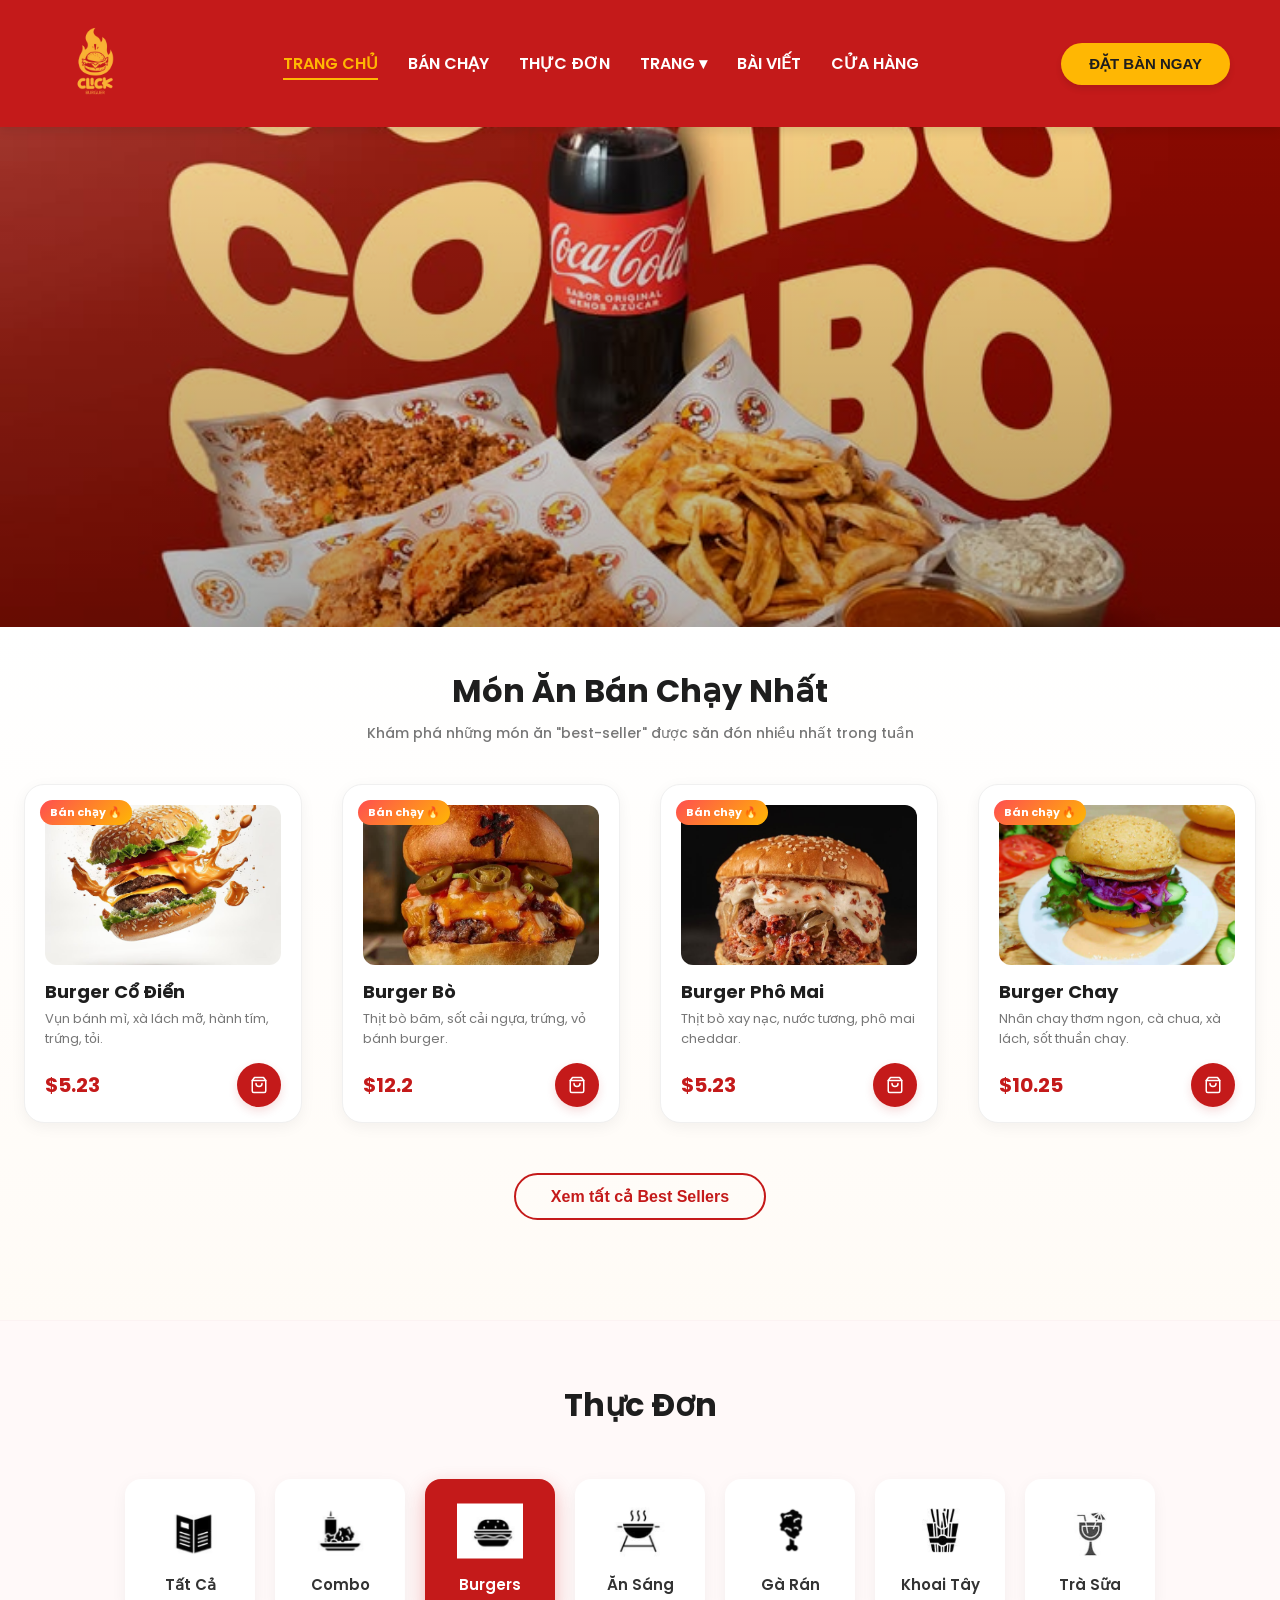
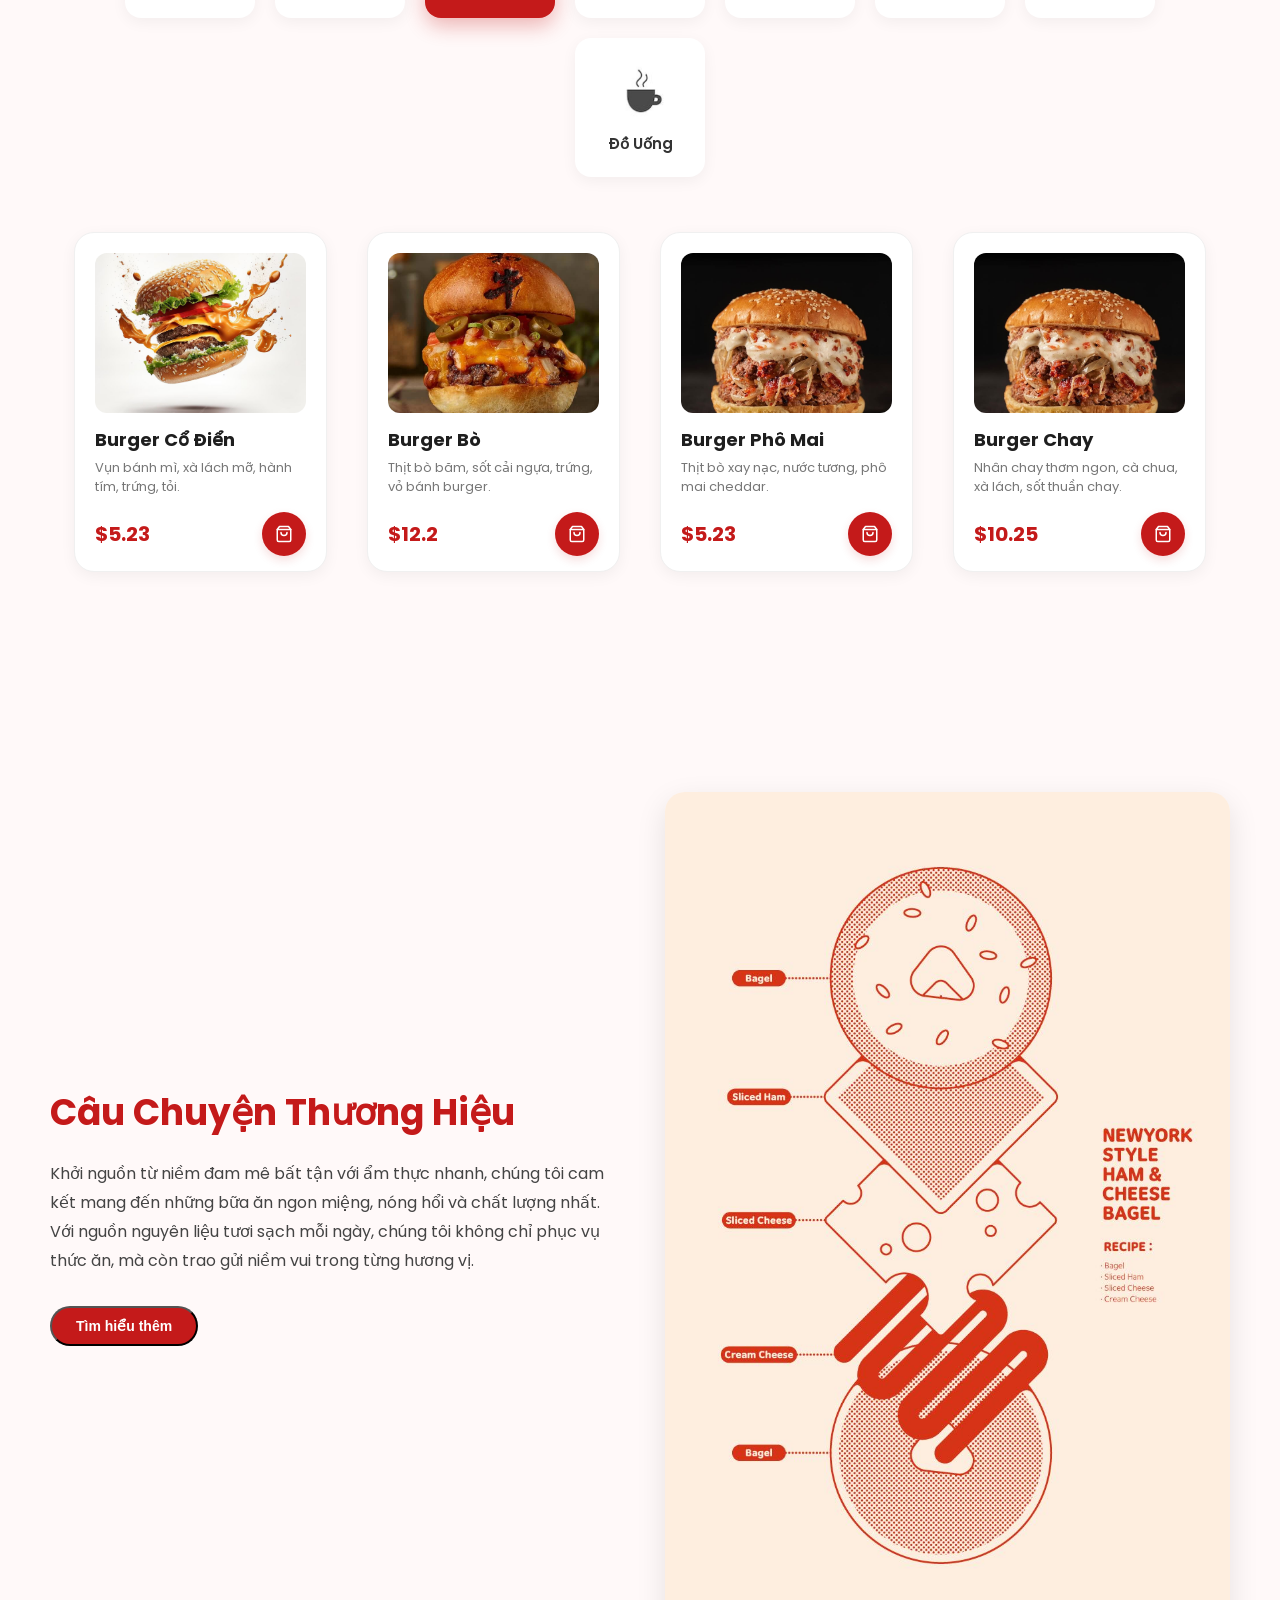
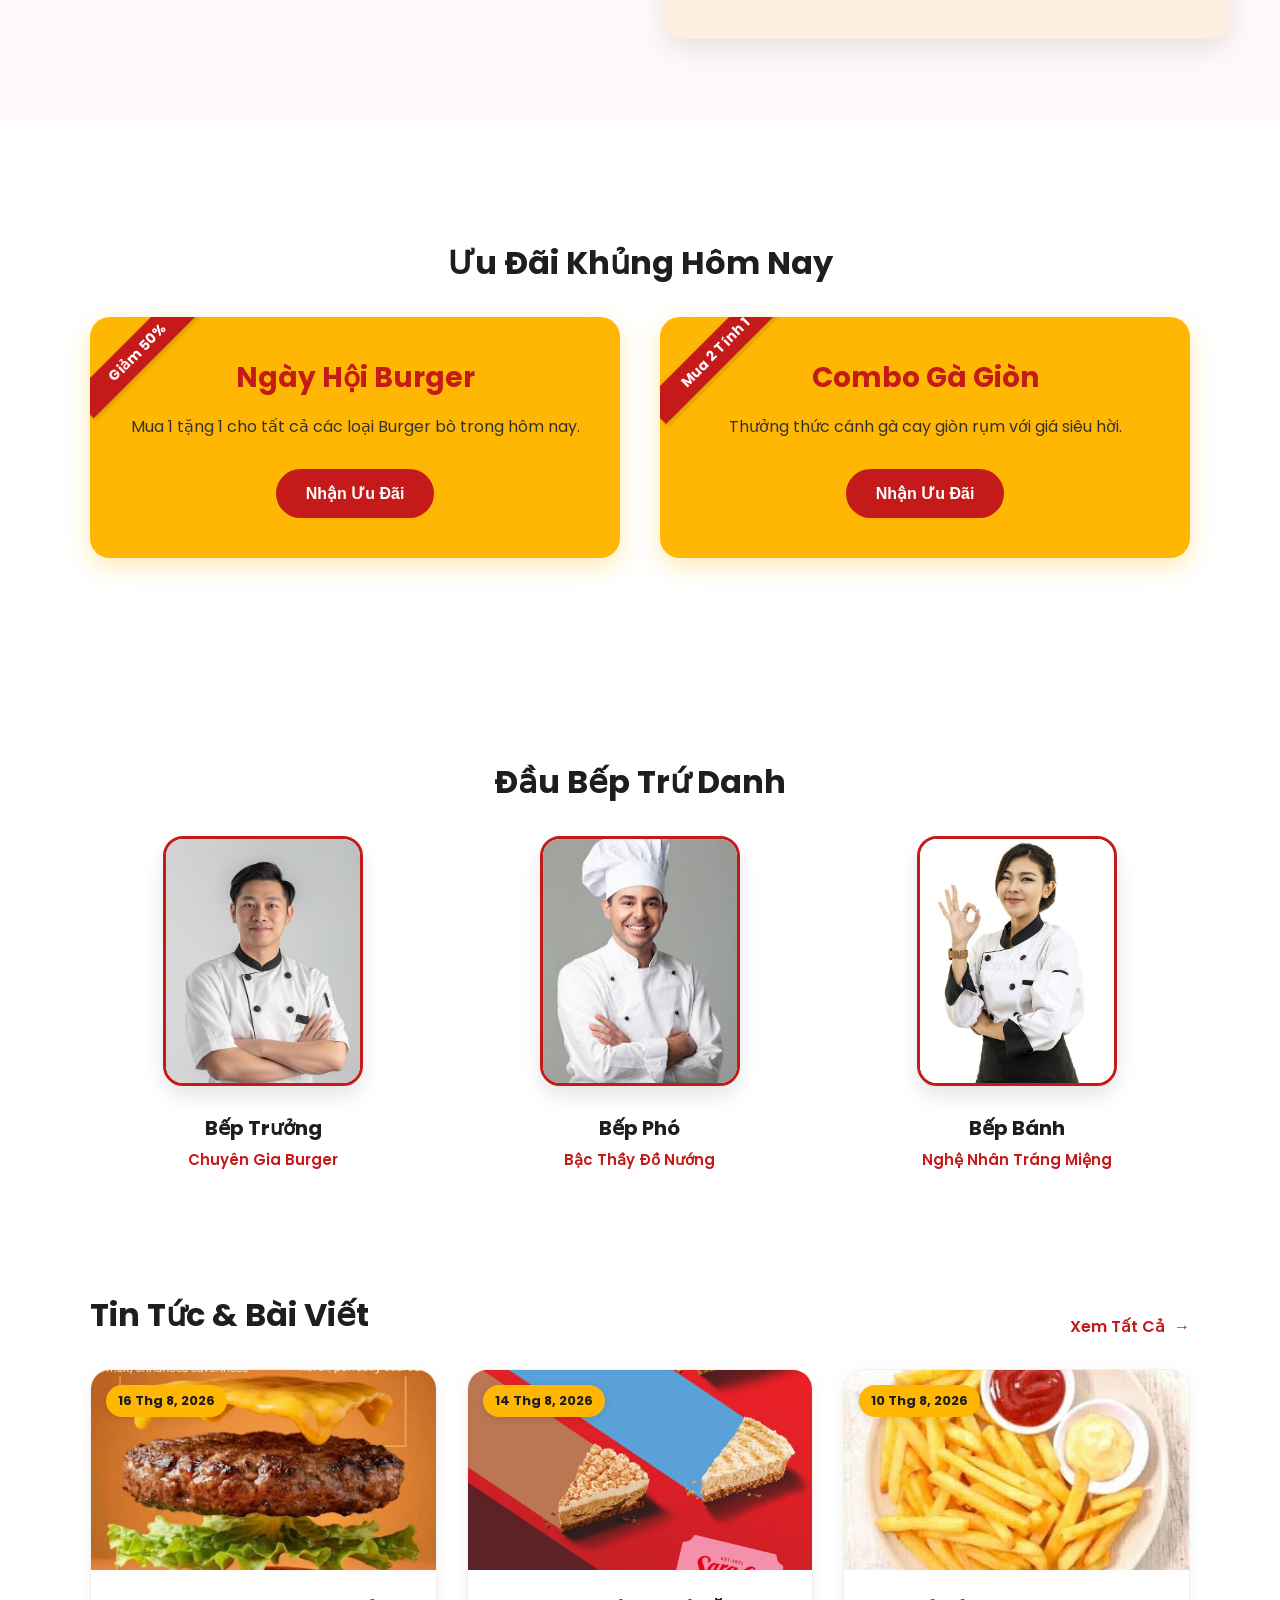
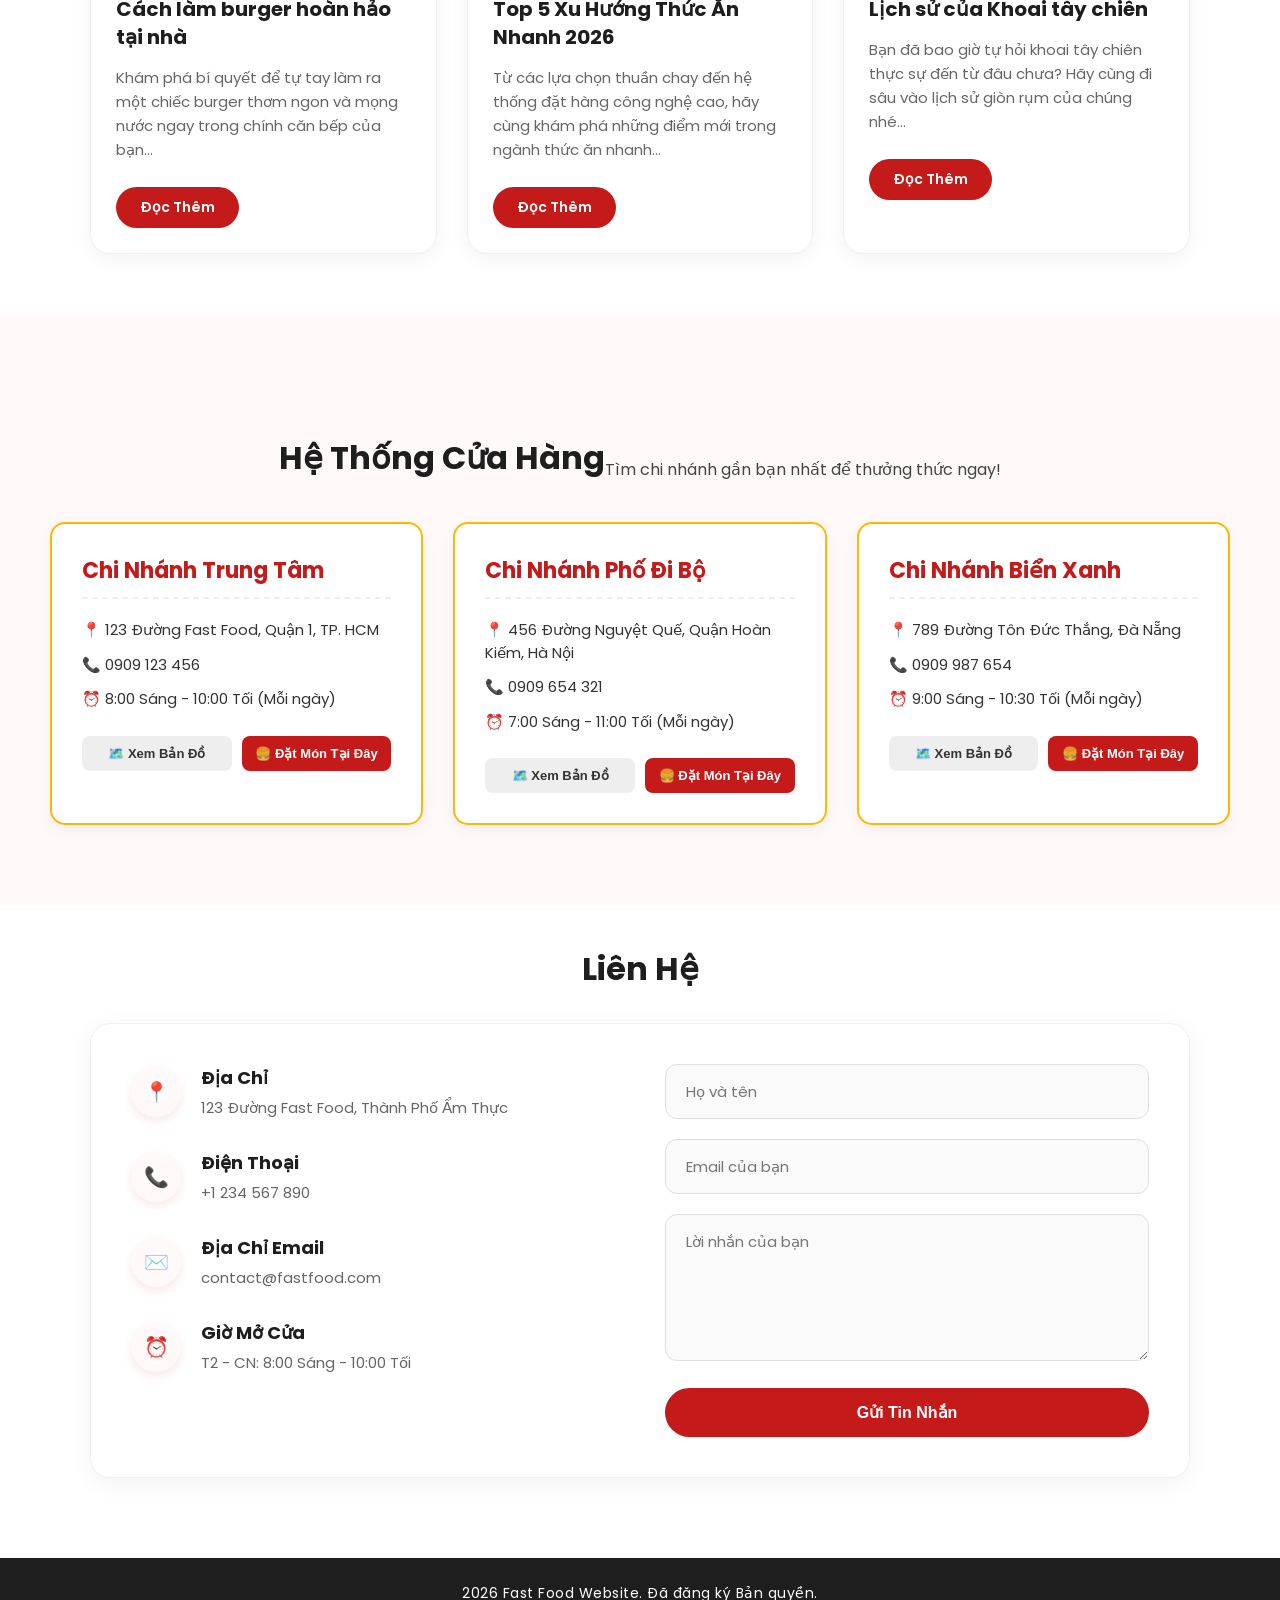
==== index.html @ 0a9c734e "Đưa file ra thư mục gốc" ====
<!DOCTYPE html>
<html lang="vi">

<head>
    <meta charset="UTF-8">
    <meta name="viewport" content="width=device-width, initial-scale=1.0">
    <title>fast food 24h</title>
    <link rel="stylesheet" href="style.css">
    <link href="https://fonts.googleapis.com/css2?family=Poppins:wght@500;600;700&display=swap" rel="stylesheet">
</head>

<body>

    <header class="navbar">
        <div class="logo">
            <img src="./img/logo.png" alt="fast food">
        </div>

        <nav class="nav-menu">
            <ul>
                <li><a href="#home" class="active">TRANG CHỦ</a></li>
                <!-- [UPDATE: 2026-08-16] - Thêm mục BÁN CHẠY vào Navbar -->
                <li><a href="#bestsellers">BÁN CHẠY</a></li>
                <li><a href="#menu">THỰC ĐƠN</a></li>
                <!-- [UPDATE: 2026-08-16] - Cập nhật mục TRANG thành Dropdown Menu -->
                <li class="dropdown">
                    <a href="#pages">TRANG ▾</a>
                    <ul class="dropdown-menu">
                        <li><a href="#about">Về Chúng Tôi</a></li>
                        <li><a href="#promotions">Ưu Đãi Hot</a></li>
                        <li><a href="#chefs">Đội Ngũ Đầu Bếp</a></li>
                    </ul>
                </li>
                <li><a href="#blog">BÀI VIẾT</a></li>
                <li><a href="#shop">CỬA HÀNG</a></li>
            </ul>
        </nav>

        <div class="nav-action">
            <button class="btn-book">ĐẶT BÀN NGAY</button>
        </div>
    </header>

    <!-- PHẦN BANNER VUÔNG TO -->
    <div class="square-banner">
        <img src="./img/banner uupdate.jpg" alt="Banner Khoai Tây Chiên">
    </div>

    <!-- [UPDATE: 2026-08-16] - Phần Món Ăn Bán Chạy (Bestsellers) tách rời hoàn toàn -->
    <!-- [UPDATE: 18.08.2026] - Thêm phụ đề cho phần Món Ăn Bán Chạy và thiết lập layout flex cho header để căn chỉnh phụ đề -->
    <section id="bestsellers" class="menu-section" style="padding-top: 40px;">
        <div class="section-header"
            style="justify-content: center; margin-top: 0; margin-bottom: 40px; flex-direction: column; align-items: center;">
            <h2 style="text-align: center;">Món Ăn Bán Chạy Nhất</h2>
            <p class="section-subtitle">Khám phá những món ăn "best-seller" được săn đón nhiều nhất trong tuần</p>
        </div>
        <div class="menu-group active" style="display: grid;">
            <!-- [UPDATE: 2026-08-16] - Cập nhật Món Ăn Bán Chạy theo yêu cầu (ưu tiên nhóm Burgers) -->
            <!-- Burger 1 -->
            <div class="card">
                <img src="./img/hamberger.jpg" alt="Burger Cổ Điển" class="burger-img">
                <span class="price">$5.23</span>
                <div class="card-content">
                    <h3>Burger Cổ Điển</h3>
                    <p>Vụn bánh mì, xà lách mỡ, hành tím, trứng, tỏi.</p>
                </div>
                <button class="cart-btn"><svg width="18" height="18" viewBox="0 0 24 24" fill="none"
                        stroke="currentColor" stroke-width="2" stroke-linecap="round" stroke-linejoin="round">
                        <path d="M6 2L3 6v14a2 2 0 0 0 2 2h14a2 2 0 0 0 2-2V6l-3-4z"></path>
                        <line x1="3" y1="6" x2="21" y2="6"></line>
                        <path d="M16 10a4 4 0 0 1-8 0"></path>
                    </svg></button>
            </div>
            <!-- Burger 2 -->
            <div class="card">
                <img src="./img/hamberger bò.jpg" alt="Burger Bò" class="burger-img">
                <span class="price">$12.2</span>
                <div class="card-content">
                    <h3>Burger Bò</h3>
                    <p>Thịt bò băm, sốt cải ngựa, trứng, vỏ bánh burger.</p>
                </div>
                <button class="cart-btn"><svg width="18" height="18" viewBox="0 0 24 24" fill="none"
                        stroke="currentColor" stroke-width="2" stroke-linecap="round" stroke-linejoin="round">
                        <path d="M6 2L3 6v14a2 2 0 0 0 2 2h14a2 2 0 0 0 2-2V6l-3-4z"></path>
                        <line x1="3" y1="6" x2="21" y2="6"></line>
                        <path d="M16 10a4 4 0 0 1-8 0"></path>
                    </svg></button>
            </div>
            <!-- Burger 3 -->
            <div class="card">
                <img src="./img/hamberger phô mai.jpg" alt="Burger Phô Mai" class="burger-img">
                <span class="price">$5.23</span>
                <div class="card-content">
                    <h3>Burger Phô Mai</h3>
                    <p>Thịt bò xay nạc, nước tương, phô mai cheddar.</p>
                </div>
                <button class="cart-btn"><svg width="18" height="18" viewBox="0 0 24 24" fill="none"
                        stroke="currentColor" stroke-width="2" stroke-linecap="round" stroke-linejoin="round">
                        <path d="M6 2L3 6v14a2 2 0 0 0 2 2h14a2 2 0 0 0 2-2V6l-3-4z"></path>
                        <line x1="3" y1="6" x2="21" y2="6"></line>
                        <path d="M16 10a4 4 0 0 1-8 0"></path>
                    </svg></button>
            </div>
            <!-- Burger 4 -->
            <div class="card">
                <img src="./img/hamburger chay.jpg" alt="Burger Chay" class="burger-img">
                <span class="price">$10.25</span>
                <div class="card-content">
                    <h3>Burger Chay</h3>
                    <p>Nhân chay thơm ngon, cà chua, xà lách, sốt thuần chay.</p>
                </div>
                <button class="cart-btn"><svg width="18" height="18" viewBox="0 0 24 24" fill="none"
                        stroke="currentColor" stroke-width="2" stroke-linecap="round" stroke-linejoin="round">
                        <path d="M6 2L3 6v14a2 2 0 0 0 2 2h14a2 2 0 0 0 2-2V6l-3-4z"></path>
                        <line x1="3" y1="6" x2="21" y2="6"></line>
                        <path d="M16 10a4 4 0 0 1-8 0"></path>
                    </svg></button>
            </div>
        </div>
        <div class="action-container" style="padding-bottom: 20px;">
            <button class="see-menu-btn">Xem tất cả Best Sellers</button>
        </div>
    </section>

    <!-- [UPDATE: 2026-08-16] - Phần Thực Đơn (Menu chính) -->
    <section id="menu" class="menu-section" style="background-color: #fff9f9; padding-top: 60px;">
        <div class="section-header" style="justify-content: center; margin-top: 0;">
            <h2 style="text-align: center;">Thực Đơn</h2>
        </div>
        <div class="food-container" style="padding-top: 20px; padding-bottom: 20px;">
            <div class="category-row">
                <!-- [UPDATE: 2026-08-16] - Thêm thuộc tính data-target để làm hệ thống Tab -->
                <!-- Mục Xem Tất Cả -->
                <div class="category-card" data-target="all">
                    <img src="./img/tatca.png" alt="Xem Tất Cả" class="category-img">
                    <span class="label">Tất Cả</span>
                </div>

                <!-- Mục Combo -->
                <div class="category-card" data-target="combo">
                    <img src="./img/combo.png" alt="Combo" class="category-img">
                    <span class="label">Combo</span>
                </div>

                <!-- Mục Burgers (Đang chọn) -->
                <div class="category-card active" data-target="burgers">
                    <img src="./img/hamber.png" alt="Burgers" class="category-img">
                    <span class="label">Burgers</span>
                </div>

                <!-- Mục Breakfast -->
                <div class="category-card" data-target="breakfast">
                    <img src="./img/ansang.png" alt="Ăn Sáng" class="category-img">
                    <span class="label">Ăn Sáng</span>
                </div>

                <!-- Mục Chicken -->
                <div class="category-card" data-target="chicken">
                    <img src="./img/garan.png" alt="Gà Rán" class="category-img">
                    <span class="label">Gà Rán</span>
                </div>

                <!-- Mục Fries -->
                <div class="category-card" data-target="fries">
                    <img src="./img/khoaitay.png" alt="Khoai Tây" class="category-img">
                    <span class="label">Khoai Tây</span>
                </div>

                <!-- Mục Shakes -->
                <div class="category-card" data-target="shakes">
                    <img src="./img/trasua.png" alt="Trà Sữa" class="category-img">
                    <span class="label">Trà Sữa</span>
                </div>

                <!-- Mục Drinks -->
                <div class="category-card" data-target="drinks">
                    <img src="./img/douong.png" alt="Đồ Uống" class="category-img">
                    <span class="label">Đồ Uống</span>
                </div>
            </div>

        </div>
        <!-- [UPDATE: 2026-08-16] - Container cuộn menu -->
        <div class="menu-scroll-container">
            <!-- [UPDATE: 2026-08-16] - Nhóm món ăn: Combo -->
            <div class="menu-group" id="combo" style="display: none;">
                <!-- Combo 1 -->
                <div class="card">
                    <img src="./img/combo gia dinh.jpg" alt="Combo Gia Đình" class="burger-img">
                    <span class="price">$25.00</span>
                    <div class="card-content">
                        <h3>Combo Gia Đình</h3>
                        <p>2 Burger bò, 1 Gà rán lớn, 2 Khoai tây, 4 Nước ngọt.</p>
                    </div>
                    <button class="cart-btn"><svg width="18" height="18" viewBox="0 0 24 24" fill="none"
                            stroke="currentColor" stroke-width="2" stroke-linecap="round" stroke-linejoin="round">
                            <path d="M6 2L3 6v14a2 2 0 0 0 2 2h14a2 2 0 0 0 2-2V6l-3-4z"></path>
                            <line x1="3" y1="6" x2="21" y2="6"></line>
                            <path d="M16 10a4 4 0 0 1-8 0"></path>
                        </svg></button>
                </div>
                <!-- Combo 2 -->
                <div class="card">
                    <img src="./img/combo capdoi.jpg" alt="Combo Cặp Đôi" class="burger-img">
                    <span class="price">$15.50</span>
                    <div class="card-content">
                        <h3>Combo Cặp Đôi</h3>
                        <p>1 Burger, 1 Gà rán nhỏ, 1 Khoai tây phô mai, 2 Nước ép.</p>
                    </div>
                    <button class="cart-btn"><svg width="18" height="18" viewBox="0 0 24 24" fill="none"
                            stroke="currentColor" stroke-width="2" stroke-linecap="round" stroke-linejoin="round">
                            <path d="M6 2L3 6v14a2 2 0 0 0 2 2h14a2 2 0 0 0 2-2V6l-3-4z"></path>
                            <line x1="3" y1="6" x2="21" y2="6"></line>
                            <path d="M16 10a4 4 0 0 1-8 0"></path>
                        </svg></button>
                </div>
                <!-- Combo 3 -->
                <div class="card">
                    <img src="./img/combo buasang.jpg" alt="Combo Sáng Năng Lượng"
                        class="burger-img">
                    <span class="price">$10.00</span>
                    <div class="card-content">
                        <h3>Combo Ăn Sáng</h3>
                        <p>1 Trứng ốp la bánh mì, 1 Cafe đá xay, 1 Bánh sừng bò.</p>
                    </div>
                    <button class="cart-btn"><svg width="18" height="18" viewBox="0 0 24 24" fill="none"
                            stroke="currentColor" stroke-width="2" stroke-linecap="round" stroke-linejoin="round">
                            <path d="M6 2L3 6v14a2 2 0 0 0 2 2h14a2 2 0 0 0 2-2V6l-3-4z"></path>
                            <line x1="3" y1="6" x2="21" y2="6"></line>
                            <path d="M16 10a4 4 0 0 1-8 0"></path>
                        </svg></button>
                </div>
            </div>

            <!-- [UPDATE: 2026-08-16] - Nhóm món ăn: Burgers -->
            <div class="menu-group active" id="burgers">
                <!-- Burger 1 -->
                <div class="card">
                    <img src="./img/hamberger.jpg" alt="Burger Cổ Điển"
                        class="burger-img">
                    <span class="price">$5.23</span>
                    <div class="card-content">
                        <h3>Burger Cổ Điển</h3>
                        <p>Vụn bánh mì, xà lách mỡ, hành tím, trứng, tỏi.</p>
                    </div>
                    <button class="cart-btn"><svg width="18" height="18" viewBox="0 0 24 24" fill="none"
                            stroke="currentColor" stroke-width="2" stroke-linecap="round" stroke-linejoin="round">
                            <path d="M6 2L3 6v14a2 2 0 0 0 2 2h14a2 2 0 0 0 2-2V6l-3-4z"></path>
                            <line x1="3" y1="6" x2="21" y2="6"></line>
                            <path d="M16 10a4 4 0 0 1-8 0"></path>
                        </svg></button>
                </div>
                <!-- Burger 2 -->
                <div class="card">
                    <img src="./img/hamberger bò.jpg" alt="Burger Bò" class="burger-img">
                    <span class="price">$12.2</span>
                    <div class="card-content">
                        <h3>Burger Bò</h3>
                        <p>Thịt bò băm, sốt cải ngựa, trứng, vỏ bánh burger.</p>
                    </div>
                    <button class="cart-btn"><svg width="18" height="18" viewBox="0 0 24 24" fill="none"
                            stroke="currentColor" stroke-width="2" stroke-linecap="round" stroke-linejoin="round">
                            <path d="M6 2L3 6v14a2 2 0 0 0 2 2h14a2 2 0 0 0 2-2V6l-3-4z"></path>
                            <line x1="3" y1="6" x2="21" y2="6"></line>
                            <path d="M16 10a4 4 0 0 1-8 0"></path>
                        </svg></button>
                </div>
                <!-- Burger 3 -->
                <div class="card">
                    <img src="./img/hamberger phô mai.jpg" alt="Burger Phô Mai"
                        class="burger-img">
                    <span class="price">$5.23</span>
                    <div class="card-content">
                        <h3>Burger Phô Mai</h3>
                        <p>Thịt bò xay nạc, nước tương, phô mai cheddar.</p>
                    </div>
                    <button class="cart-btn"><svg width="18" height="18" viewBox="0 0 24 24" fill="none"
                            stroke="currentColor" stroke-width="2" stroke-linecap="round" stroke-linejoin="round">
                            <path d="M6 2L3 6v14a2 2 0 0 0 2 2h14a2 2 0 0 0 2-2V6l-3-4z"></path>
                            <line x1="3" y1="6" x2="21" y2="6"></line>
                            <path d="M16 10a4 4 0 0 1-8 0"></path>
                        </svg></button>
                </div>
                <!-- Burger 4 -->
                <div class="card">
                    <img src="./img/hamberger phô mai.jpg" alt="Burger Chay" class="burger-img">
                    <span class="price">$10.25</span>
                    <div class="card-content">
                        <h3>Burger Chay</h3>
                        <p>Nhân chay thơm ngon, cà chua, xà lách, sốt thuần chay.</p>
                    </div>
                    <button class="cart-btn"><svg width="18" height="18" viewBox="0 0 24 24" fill="none"
                            stroke="currentColor" stroke-width="2" stroke-linecap="round" stroke-linejoin="round">
                            <path d="M6 2L3 6v14a2 2 0 0 0 2 2h14a2 2 0 0 0 2-2V6l-3-4z"></path>
                            <line x1="3" y1="6" x2="21" y2="6"></line>
                            <path d="M16 10a4 4 0 0 1-8 0"></path>
                        </svg></button>
                </div>
            </div>

            <!-- [UPDATE: 2026-08-16] - Nhóm món ăn: Ăn Sáng -->
            <div class="menu-group" id="breakfast" style="display: none;">
                <!-- Ăn Sáng 1 -->
                <div class="card">
                    <img src="./img/banh mi trung.jpg" alt="Trứng Ốp La"
                        class="burger-img">
                    <span class="price">$4.50</span>
                    <div class="card-content">
                        <h3>Trứng Ốp La Bánh Mì</h3>
                        <p>Trứng ốp la lòng đào, bánh mì nướng giòn rụm.</p>
                    </div>
                    <button class="cart-btn"><svg width="18" height="18" viewBox="0 0 24 24" fill="none"
                            stroke="currentColor" stroke-width="2" stroke-linecap="round" stroke-linejoin="round">
                            <path d="M6 2L3 6v14a2 2 0 0 0 2 2h14a2 2 0 0 0 2-2V6l-3-4z"></path>
                            <line x1="3" y1="6" x2="21" y2="6"></line>
                            <path d="M16 10a4 4 0 0 1-8 0"></path>
                        </svg></button>
                </div>
                <!-- Ăn Sáng 2 -->
                <div class="card">
                    <img src="./img/banh mi xuc xich.png" alt="Bánh Cuộn" class="burger-img">
                    <span class="price">$5.00</span>
                    <div class="card-content">
                        <h3>Bánh Cuộn Xúc Xích</h3>
                        <p>Xúc xích xông khói cuộn bánh mềm, phô mai tan chảy.</p>
                    </div>
                    <button class="cart-btn"><svg width="18" height="18" viewBox="0 0 24 24" fill="none"
                            stroke="currentColor" stroke-width="2" stroke-linecap="round" stroke-linejoin="round">
                            <path d="M6 2L3 6v14a2 2 0 0 0 2 2h14a2 2 0 0 0 2-2V6l-3-4z"></path>
                            <line x1="3" y1="6" x2="21" y2="6"></line>
                            <path d="M16 10a4 4 0 0 1-8 0"></path>
                        </svg></button>
                </div>
                <!-- Ăn Sáng 3 -->
                <div class="card">
                    <img src="./img/pancake.jpg" alt="Pancake" class="burger-img">
                    <span class="price">$6.20</span>
                    <div class="card-content">
                        <h3>Pancake Mật Ong</h3>
                        <p>Bánh pancake mềm xốp phủ mật ong và bơ lạt.</p>
                    </div>
                    <button class="cart-btn"><svg width="18" height="18" viewBox="0 0 24 24" fill="none"
                            stroke="currentColor" stroke-width="2" stroke-linecap="round" stroke-linejoin="round">
                            <path d="M6 2L3 6v14a2 2 0 0 0 2 2h14a2 2 0 0 0 2-2V6l-3-4z"></path>
                            <line x1="3" y1="6" x2="21" y2="6"></line>
                            <path d="M16 10a4 4 0 0 1-8 0"></path>
                        </svg></button>
                </div>
                <!-- Ăn Sáng 4 -->
                <div class="card">
                    <img src="./img/banh sung bo.jpg" alt="Croissant" class="burger-img">
                    <span class="price">$3.80</span>
                    <div class="card-content">
                        <h3>Bánh Sừng Bò</h3>
                        <p>Bánh sừng bò ngàn lớp bơ Pháp, thơm lừng.</p>
                    </div>
                    <button class="cart-btn"><svg width="18" height="18" viewBox="0 0 24 24" fill="none"
                            stroke="currentColor" stroke-width="2" stroke-linecap="round" stroke-linejoin="round">
                            <path d="M6 2L3 6v14a2 2 0 0 0 2 2h14a2 2 0 0 0 2-2V6l-3-4z"></path>
                            <line x1="3" y1="6" x2="21" y2="6"></line>
                            <path d="M16 10a4 4 0 0 1-8 0"></path>
                        </svg></button>
                </div>
            </div>

            <!-- [UPDATE: 2026-08-16] - Nhóm món ăn: Gà Rán -->
            <div class="menu-group" id="chicken" style="display: none;">
                <!-- Gà Rán 1 -->
                <div class="card">
                    <img src="./img/canh ga cay.jpg" alt="Cánh Gà" class="burger-img">
                    <span class="price">$8.50</span>
                    <div class="card-content">
                        <h3>Cánh Gà Cay (6m)</h3>
                        <p>Cánh gà giòn rụm phủ sốt cay ngọt đặc trưng.</p>
                    </div>
                    <button class="cart-btn"><svg width="18" height="18" viewBox="0 0 24 24" fill="none"
                            stroke="currentColor" stroke-width="2" stroke-linecap="round" stroke-linejoin="round">
                            <path d="M6 2L3 6v14a2 2 0 0 0 2 2h14a2 2 0 0 0 2-2V6l-3-4z"></path>
                            <line x1="3" y1="6" x2="21" y2="6"></line>
                            <path d="M16 10a4 4 0 0 1-8 0"></path>
                        </svg></button>
                </div>
                <!-- Gà Rán 2 -->
                <div class="card">
                    <img src="./img/dui ga da gion.jpg" alt="Đùi Gà" class="burger-img">
                    <span class="price">$9.00</span>
                    <div class="card-content">
                        <h3>Đùi Gà Giòn Da</h3>
                        <p>Đùi gà tươi tẩm bột chiên xù ròn tan.</p>
                    </div>
                    <button class="cart-btn"><svg width="18" height="18" viewBox="0 0 24 24" fill="none"
                            stroke="currentColor" stroke-width="2" stroke-linecap="round" stroke-linejoin="round">
                            <path d="M6 2L3 6v14a2 2 0 0 0 2 2h14a2 2 0 0 0 2-2V6l-3-4z"></path>
                            <line x1="3" y1="6" x2="21" y2="6"></line>
                            <path d="M16 10a4 4 0 0 1-8 0"></path>
                        </svg></button>
                </div>
                <!-- Gà Rán 3 -->
                <div class="card">
                    <img src="./img/ga pop.jpg" alt="Gà Lắc" class="burger-img">
                    <span class="price">$5.50</span>
                    <div class="card-content">
                        <h3>Gà Popcorn</h3>
                        <p>Những viên gà nhỏ xíu giòn tan lắc phô mai.</p>
                    </div>
                    <button class="cart-btn"><svg width="18" height="18" viewBox="0 0 24 24" fill="none"
                            stroke="currentColor" stroke-width="2" stroke-linecap="round" stroke-linejoin="round">
                            <path d="M6 2L3 6v14a2 2 0 0 0 2 2h14a2 2 0 0 0 2-2V6l-3-4z"></path>
                            <line x1="3" y1="6" x2="21" y2="6"></line>
                            <path d="M16 10a4 4 0 0 1-8 0"></path>
                        </svg></button>
                </div>
                <!-- Gà Rán 4 -->
                <div class="card">
                    <img src="./img/ga mat ong.jpg" alt="Gà Tỏi" class="burger-img">
                    <span class="price">$10.00</span>
                    <div class="card-content">
                        <h3>Gà Sốt Tỏi Mật Ong</h3>
                        <p>Gà chiên áo lớp sốt tỏi mật ong đậm đà.</p>
                    </div>
                    <button class="cart-btn"><svg width="18" height="18" viewBox="0 0 24 24" fill="none"
                            stroke="currentColor" stroke-width="2" stroke-linecap="round" stroke-linejoin="round">
                            <path d="M6 2L3 6v14a2 2 0 0 0 2 2h14a2 2 0 0 0 2-2V6l-3-4z"></path>
                            <line x1="3" y1="6" x2="21" y2="6"></line>
                            <path d="M16 10a4 4 0 0 1-8 0"></path>
                        </svg></button>
                </div>
            </div>

            <!-- [UPDATE: 2026-08-16] - Nhóm món ăn: Khoai Tây -->
            <div class="menu-group" id="fries" style="display: none;">
                <!-- Khoai Tây 1 -->
                <div class="card">
                    <img src="./img/khoai tay.png" alt="Khoai Tây Chiên"
                        class="burger-img">
                    <span class="price">$3.50</span>
                    <div class="card-content">
                        <h3>Khoai Tây Cổ Điển</h3>
                        <p>Khoai tây chiên muối, giòn bên ngoài, mềm bên trong.</p>
                    </div>
                    <button class="cart-btn"><svg width="18" height="18" viewBox="0 0 24 24" fill="none"
                            stroke="currentColor" stroke-width="2" stroke-linecap="round" stroke-linejoin="round">
                            <path d="M6 2L3 6v14a2 2 0 0 0 2 2h14a2 2 0 0 0 2-2V6l-3-4z"></path>
                            <line x1="3" y1="6" x2="21" y2="6"></line>
                            <path d="M16 10a4 4 0 0 1-8 0"></path>
                        </svg></button>
                </div>
                <!-- Khoai Tây 2 -->
                <div class="card">
                    <img src="./img/khoai tay pho mai.jpg" alt="Khoai Phô Mai" class="burger-img">
                    <span class="price">$4.80</span>
                    <div class="card-content">
                        <h3>Khoai Tây Phô Mai</h3>
                        <p>Khoai chiên đút lò phủ ngập phô mai mozzarella.</p>
                    </div>
                    <button class="cart-btn"><svg width="18" height="18" viewBox="0 0 24 24" fill="none"
                            stroke="currentColor" stroke-width="2" stroke-linecap="round" stroke-linejoin="round">
                            <path d="M6 2L3 6v14a2 2 0 0 0 2 2h14a2 2 0 0 0 2-2V6l-3-4z"></path>
                            <line x1="3" y1="6" x2="21" y2="6"></line>
                            <path d="M16 10a4 4 0 0 1-8 0"></path>
                        </svg></button>
                </div>
                <!-- Khoai Tây 3 -->
                <div class="card">
                    <img src="./img/khoai tay loc.jpg" alt="Khoai Lốc Xoáy" class="burger-img">
                    <span class="price">$4.00</span>
                    <div class="card-content">
                        <h3>Khoai Lốc Xoáy</h3>
                        <p>Khoai tây xiên que lốc xoáy rắc bột phô mai.</p>
                    </div>
                    <button class="cart-btn"><svg width="18" height="18" viewBox="0 0 24 24" fill="none"
                            stroke="currentColor" stroke-width="2" stroke-linecap="round" stroke-linejoin="round">
                            <path d="M6 2L3 6v14a2 2 0 0 0 2 2h14a2 2 0 0 0 2-2V6l-3-4z"></path>
                            <line x1="3" y1="6" x2="21" y2="6"></line>
                            <path d="M16 10a4 4 0 0 1-8 0"></path>
                        </svg></button>
                </div>
                <!-- Khoai Tây 4 -->
                <div class="card">
                    <img src="./img/khoai tay truffle.jpg" alt="Khoai Truffle" class="burger-img">
                    <span class="price">$6.50</span>
                    <div class="card-content">
                        <h3>Khoai Rán Truffle</h3>
                        <p>Khoai tây cao cấp xóc với dầu nấm truffle thơm lừng.</p>
                    </div>
                    <button class="cart-btn"><svg width="18" height="18" viewBox="0 0 24 24" fill="none"
                            stroke="currentColor" stroke-width="2" stroke-linecap="round" stroke-linejoin="round">
                            <path d="M6 2L3 6v14a2 2 0 0 0 2 2h14a2 2 0 0 0 2-2V6l-3-4z"></path>
                            <line x1="3" y1="6" x2="21" y2="6"></line>
                            <path d="M16 10a4 4 0 0 1-8 0"></path>
                        </svg></button>
                </div>
            </div>

            <!-- [UPDATE: 2026-08-16] - Nhóm món ăn: Trà Sữa -->
            <div class="menu-group" id="shakes" style="display: none;">
                <!-- Trà Sữa 1 -->
                <div class="card">
                    <img src="./img/trà sữa chân châu.png" alt="Trà Sữa Trân Châu"
                        class="burger-img">
                    <span class="price">$5.00</span>
                    <div class="card-content">
                        <h3>TS Trân Châu Đen</h3>
                        <p>Trà sữa Đài Loan vị truyền thống với trân châu dai.</p>
                    </div>
                    <button class="cart-btn"><svg width="18" height="18" viewBox="0 0 24 24" fill="none"
                            stroke="currentColor" stroke-width="2" stroke-linecap="round" stroke-linejoin="round">
                            <path d="M6 2L3 6v14a2 2 0 0 0 2 2h14a2 2 0 0 0 2-2V6l-3-4z"></path>
                            <line x1="3" y1="6" x2="21" y2="6"></line>
                            <path d="M16 10a4 4 0 0 1-8 0"></path>
                        </svg></button>
                </div>
                <!-- Trà Sữa 2 -->
                <div class="card">
                    <img src="./img/matcha da xoay.png" alt="Matcha" class="burger-img">
                    <span class="price">$6.00</span>
                    <div class="card-content">
                        <h3>Matcha Đá Xay</h3>
                        <p>Trà xanh Nhật Bản đá xay phủ kem tươi béo ngậy.</p>
                    </div>
                    <button class="cart-btn"><svg width="18" height="18" viewBox="0 0 24 24" fill="none"
                            stroke="currentColor" stroke-width="2" stroke-linecap="round" stroke-linejoin="round">
                            <path d="M6 2L3 6v14a2 2 0 0 0 2 2h14a2 2 0 0 0 2-2V6l-3-4z"></path>
                            <line x1="3" y1="6" x2="21" y2="6"></line>
                            <path d="M16 10a4 4 0 0 1-8 0"></path>
                        </svg></button>
                </div>
                <!-- Trà Sữa 3 -->
                <div class="card">
                    <img src="./img/hong tra.png" alt="Hồng Trà" class="burger-img">
                    <span class="price">$4.50</span>
                    <div class="card-content">
                        <h3>Hồng Trà Macchiato</h3>
                        <p>Hồng trà thanh mát phủ lớp kem cheese mặn.</p>
                    </div>
                    <button class="cart-btn"><svg width="18" height="18" viewBox="0 0 24 24" fill="none"
                            stroke="currentColor" stroke-width="2" stroke-linecap="round" stroke-linejoin="round">
                            <path d="M6 2L3 6v14a2 2 0 0 0 2 2h14a2 2 0 0 0 2-2V6l-3-4z"></path>
                            <line x1="3" y1="6" x2="21" y2="6"></line>
                            <path d="M16 10a4 4 0 0 1-8 0"></path>
                        </svg></button>
                </div>
                <!-- Trà Sữa 4 -->
                <div class="card">
                    <img src="./img/sua tuoi kem trung.png" alt="Sữa Tươi" class="burger-img">
                    <span class="price">$5.50</span>
                    <div class="card-content">
                        <h3>Sữa Tươi Kem Trứng</h3>
                        <p>Sữa tươi trân châu nướng kết hợp lớp kem trứng.</p>
                    </div>
                    <button class="cart-btn"><svg width="18" height="18" viewBox="0 0 24 24" fill="none"
                            stroke="currentColor" stroke-width="2" stroke-linecap="round" stroke-linejoin="round">
                            <path d="M6 2L3 6v14a2 2 0 0 0 2 2h14a2 2 0 0 0 2-2V6l-3-4z"></path>
                            <line x1="3" y1="6" x2="21" y2="6"></line>
                            <path d="M16 10a4 4 0 0 1-8 0"></path>
                        </svg></button>
                </div>
            </div>

            <!-- [UPDATE: 2026-08-16] - Nhóm món ăn: Đồ Uống -->
            <div class="menu-group" id="drinks" style="display: none;">
                <!-- Đồ Uống 1 -->
                <div class="card">
                    <img src="./img/nuoc cam.jpg" alt="Nước Ép Cam" class="burger-img">
                    <span class="price">$3.50</span>
                    <div class="card-content">
                        <h3>Nước Ép Cam Tươi</h3>
                        <p>Cam vắt nguyên chất, 100% không đường.</p>
                    </div>
                    <button class="cart-btn"><svg width="18" height="18" viewBox="0 0 24 24" fill="none"
                            stroke="currentColor" stroke-width="2" stroke-linecap="round" stroke-linejoin="round">
                            <path d="M6 2L3 6v14a2 2 0 0 0 2 2h14a2 2 0 0 0 2-2V6l-3-4z"></path>
                            <line x1="3" y1="6" x2="21" y2="6"></line>
                            <path d="M16 10a4 4 0 0 1-8 0"></path>
                        </svg></button>
                </div>
                <!-- Đồ Uống 2 -->
                <div class="card">
                    <img src="./img/soda chanh dây.jpg" alt="Soda" class="burger-img">
                    <span class="price">$4.00</span>
                    <div class="card-content">
                        <h3>Soda Chanh Dây</h3>
                        <p>Nước soda sảng khoái với mứt chanh dây chua ngọt.</p>
                    </div>
                    <button class="cart-btn"><svg width="18" height="18" viewBox="0 0 24 24" fill="none"
                            stroke="currentColor" stroke-width="2" stroke-linecap="round" stroke-linejoin="round">
                            <path d="M6 2L3 6v14a2 2 0 0 0 2 2h14a2 2 0 0 0 2-2V6l-3-4z"></path>
                            <line x1="3" y1="6" x2="21" y2="6"></line>
                            <path d="M16 10a4 4 0 0 1-8 0"></path>
                        </svg></button>
                </div>
                <!-- Đồ Uống 3 -->
                <div class="card">
                    <img src="./img/cocacola.jpg" alt="Coca" class="burger-img">
                    <span class="price">$2.00</span>
                    <div class="card-content">
                        <h3>Coca Cola Tươi</h3>
                        <p>Coca cola đá lạnh cực đã khát cho mùa hè.</p>
                    </div>
                    <button class="cart-btn"><svg width="18" height="18" viewBox="0 0 24 24" fill="none"
                            stroke="currentColor" stroke-width="2" stroke-linecap="round" stroke-linejoin="round">
                            <path d="M6 2L3 6v14a2 2 0 0 0 2 2h14a2 2 0 0 0 2-2V6l-3-4z"></path>
                            <line x1="3" y1="6" x2="21" y2="6"></line>
                            <path d="M16 10a4 4 0 0 1-8 0"></path>
                        </svg></button>
                </div>
                <!-- Đồ Uống 4 -->
                <div class="card">
                    <img src="./img/cà phê đá xay.png" alt="Cà Phê" class="burger-img">
                    <span class="price">$4.50</span>
                    <div class="card-content">
                        <h3>Cà Phê Đá Xay</h3>
                        <p>Cà phê đá xay tỉnh táo, hương vị đậm đà nguyên chất.</p>
                    </div>
                    <button class="cart-btn"><svg width="18" height="18" viewBox="0 0 24 24" fill="none"
                            stroke="currentColor" stroke-width="2" stroke-linecap="round" stroke-linejoin="round">
                            <path d="M6 2L3 6v14a2 2 0 0 0 2 2h14a2 2 0 0 0 2-2V6l-3-4z"></path>
                            <line x1="3" y1="6" x2="21" y2="6"></line>
                            <path d="M16 10a4 4 0 0 1-8 0"></path>
                        </svg></button>
                </div>
            </div>
        </div> <!-- Đóng menu-scroll-container -->

        <!-- [UPDATE: 2026-08-16] - Đã loại bỏ nút Xem thực đơn dư thừa -->
    </section>

    <!-- [UPDATE: 2026-08-16] - Xây dựng khu vực Về Chúng Tôi (About Us) -->
    <section id="about" class="about-section">
        <div class="about-container">
            <div class="about-content">
                <h2>Câu Chuyện Thương Hiệu</h2>
                <p>Khởi nguồn từ niềm đam mê bất tận với ẩm thực nhanh, chúng tôi cam kết mang đến những bữa ăn ngon
                    miệng, nóng hổi và chất lượng nhất. Với nguồn nguyên liệu tươi sạch mỗi ngày, chúng tôi không chỉ
                    phục vụ thức ăn, mà còn trao gửi niềm vui trong từng hương vị.</p>
                <button class="read-more-btn">Tìm hiểu thêm</button>
            </div>
            <div class="about-image">
                <img src="./img/story banner.jpg" alt="Về Chúng Tôi">
            </div>
        </div>
    </section>

    <!-- [UPDATE: 2026-08-16] - Xây dựng khu vực Ưu Đãi Hot (Promotions) -->
    <section id="promotions" class="promo-section">
        <div class="section-header text-center">
            <h2>Ưu Đãi Khủng Hôm Nay</h2>
        </div>
        <div class="promo-grid">
            <div class="promo-card">
                <div class="promo-badge">Giảm 50%</div>
                <h3>Ngày Hội Burger</h3>
                <p>Mua 1 tặng 1 cho tất cả các loại Burger bò trong hôm nay.</p>
                <button class="submit-btn">Nhận Ưu Đãi</button>
            </div>
            <div class="promo-card">
                <div class="promo-badge">Mua 2 Tính 1</div>
                <h3>Combo Gà Giòn</h3>
                <p>Thưởng thức cánh gà cay giòn rụm với giá siêu hời.</p>
                <button class="submit-btn">Nhận Ưu Đãi</button>
            </div>
        </div>
    </section>

    <!-- [UPDATE: 2026-08-16] - Xây dựng khu vực Đội Ngũ Đầu Bếp (Chefs) -->
    <section id="chefs" class="chefs-section">
        <div class="section-header text-center">
            <h2>Đầu Bếp Trứ Danh</h2>
        </div>
        <div class="chefs-grid">
            <div class="chef-card">
                <img src="./img/1.jpg" alt="Đầu bếp 1" class="chef-img">
                <h3>Bếp Trưởng</h3>
                <p>Chuyên Gia Burger</p>
            </div>
            <div class="chef-card">
                <img src="./img/2.jpg" alt="Đầu bếp 2" class="chef-img">
                <h3>Bếp Phó</h3>
                <p>Bậc Thầy Đồ Nướng</p>
            </div>
            <div class="chef-card">
                <img src="./img/3.jpg" alt="Đầu bếp 3" class="chef-img">
                <h3>Bếp Bánh</h3>
                <p>Nghệ Nhân Tráng Miệng</p>
            </div>
        </div>
    </section>

    <!-- [UPDATE: 2026-08-16] - Dịch sang tiếng Việt khu vực Bài Viết (Blog) -->
    <section id="blog" class="blog-section">
        <div class="section-header">
            <h2>Tin Tức & Bài Viết</h2>
            <a href="#" class="view-all">Xem Tất Cả <span>&rarr;</span></a>
        </div>
        <div class="blog-grid">
            <!-- Bài viết 1 -->
            <div class="blog-card">
                <div class="blog-img-wrapper">
                    <img src="./img/hamberger tại nhà.jpg" alt="Ảnh Bài Viết 1" class="blog-img">
                    <span class="blog-date">16 Thg 8, 2026</span>
                </div>
                <div class="blog-content">
                    <h3>Cách làm burger hoàn hảo tại nhà</h3>
                    <p>Khám phá bí quyết để tự tay làm ra một chiếc burger thơm ngon và mọng nước ngay trong chính căn
                        bếp của bạn...</p>
                    <a href="#" class="read-more-btn">Đọc Thêm</a>
                </div>
            </div>
            <!-- Bài viết 2 -->
            <div class="blog-card">
                <div class="blog-img-wrapper">
                    <img src="./img/ttop.jpg" alt="Ảnh Bài Viết 2" class="blog-img">
                    <span class="blog-date">14 Thg 8, 2026</span>
                </div>
                <div class="blog-content">
                    <h3>Top 5 Xu Hướng Thức Ăn Nhanh 2026</h3>
                    <p>Từ các lựa chọn thuần chay đến hệ thống đặt hàng công nghệ cao, hãy cùng khám phá những điểm mới
                        trong ngành thức ăn nhanh...</p>
                    <a href="#" class="read-more-btn">Đọc Thêm</a>
                </div>
            </div>
            <!-- Bài viết 3 -->
            <div class="blog-card">
                <div class="blog-img-wrapper">
                    <img src="./img/khoai tay chiên.jpg" alt="Ảnh Bài Viết 3" class="blog-img">
                    <span class="blog-date">10 Thg 8, 2026</span>
                </div>
                <div class="blog-content">
                    <h3>Lịch sử của Khoai tây chiên</h3>
                    <p>Bạn đã bao giờ tự hỏi khoai tây chiên thực sự đến từ đâu chưa? Hãy cùng đi sâu vào lịch sử giòn
                        rụm của chúng nhé...</p>
                    <a href="#" class="read-more-btn">Đọc Thêm</a>
                </div>
            </div>
        </div>
    </section>

    <!-- [UPDATE: 2026-08-16] - Thiết kế lại khu vực Cửa Hàng thành Hệ thống Chi Nhánh -->
    <section id="shop" class="branch-section">
        <div class="section-header text-center">
            <h2>Hệ Thống Cửa Hàng</h2>
            <p>Tìm chi nhánh gần bạn nhất để thưởng thức ngay!</p>
        </div>
        <div class="branch-grid">
            <!-- Chi nhánh 1 -->
            <div class="branch-card">
                <h3>Chi Nhánh Trung Tâm</h3>
                <div class="branch-info">
                    <p>📍 123 Đường Fast Food, Quận 1, TP. HCM</p>
                    <p>📞 0909 123 456</p>
                    <p>⏰ 8:00 Sáng - 10:00 Tối (Mỗi ngày)</p>
                </div>
                <div class="branch-actions">
                    <button class="btn-map">🗺️ Xem Bản Đồ</button>
                    <button class="btn-order">🍔 Đặt Món Tại Đây</button>
                </div>
            </div>
            <!-- Chi nhánh 2 -->
            <div class="branch-card">
                <h3>Chi Nhánh Phố Đi Bộ</h3>
                <div class="branch-info">
                    <p>📍 456 Đường Nguyệt Quế, Quận Hoàn Kiếm, Hà Nội</p>
                    <p>📞 0909 654 321</p>
                    <p>⏰ 7:00 Sáng - 11:00 Tối (Mỗi ngày)</p>
                </div>
                <div class="branch-actions">
                    <button class="btn-map">🗺️ Xem Bản Đồ</button>
                    <button class="btn-order">🍔 Đặt Món Tại Đây</button>
                </div>
            </div>
            <!-- Chi nhánh 3 -->
            <div class="branch-card">
                <h3>Chi Nhánh Biển Xanh</h3>
                <div class="branch-info">
                    <p>📍 789 Đường Tôn Đức Thắng, Đà Nẵng</p>
                    <p>📞 0909 987 654</p>
                    <p>⏰ 9:00 Sáng - 10:30 Tối (Mỗi ngày)</p>
                </div>
                <div class="branch-actions">
                    <button class="btn-map">🗺️ Xem Bản Đồ</button>
                    <button class="btn-order">🍔 Đặt Món Tại Đây</button>
                </div>
            </div>
        </div>
    </section>

    <!-- [UPDATE: 2026-08-16] - Dịch sang tiếng Việt khu vực Liên Hệ (Contact) -->
    <section id="contact" class="contact-section">
        <div class="section-header text-center">
            <h2>Liên Hệ</h2>
        </div>
        <div class="contact-container">
            <!-- Cột trái: Thông tin liên hệ -->
            <div class="contact-info">
                <div class="info-item">
                    <div class="icon-box">
                        <span>📍</span>
                    </div>
                    <div>
                        <h4>Địa Chỉ</h4>
                        <p>123 Đường Fast Food, Thành Phố Ẩm Thực</p>
                    </div>
                </div>
                <div class="info-item">
                    <div class="icon-box">
                        <span>📞</span>
                    </div>
                    <div>
                        <h4>Điện Thoại</h4>
                        <p>+1 234 567 890</p>
                    </div>
                </div>
                <div class="info-item">
                    <div class="icon-box">
                        <span>✉️</span>
                    </div>
                    <div>
                        <h4>Địa Chỉ Email</h4>
                        <p>contact@fastfood.com</p>
                    </div>
                </div>
                <div class="info-item">
                    <div class="icon-box">
                        <span>⏰</span>
                    </div>
                    <div>
                        <h4>Giờ Mở Cửa</h4>
                        <p>T2 - CN: 8:00 Sáng - 10:00 Tối</p>
                    </div>
                </div>
            </div>
            <!-- Cột phải: Form liên hệ -->
            <div class="contact-form-wrapper">
                <form class="contact-form" onsubmit="event.preventDefault(); alert('Gửi tin nhắn thành công!');">
                    <div class="input-group">
                        <input type="text" placeholder="Họ và tên" required>
                    </div>
                    <div class="input-group">
                        <input type="email" placeholder="Email của bạn" required>
                    </div>
                    <div class="input-group">
                        <textarea placeholder="Lời nhắn của bạn" rows="5" required></textarea>
                    </div>
                    <button type="submit" class="submit-btn">Gửi Tin Nhắn</button>
                </form>
            </div>
        </div>
    </section>

    <!-- [UPDATE: 2026-08-16] - Dịch sang tiếng Việt Chân Trang (Footer) -->
    <footer class="footer">
        <div class="footer-content">
            <p> 2026 Fast Food Website. Đã đăng ký Bản quyền.</p>
        </div>
    </footer>
    <script src="main.js"></script>
</body>

</html>
---- style.css ----
/* [UPDATE: 18.08.2026] - Cấu trúc CSS và màu sắc cơ bản phù hợp cho sinh viên, dễ giải thích */

html {
    scroll-behavior: smooth;
}

* {
    margin: 0;
    padding: 0;
    box-sizing: border-box;
}

body {
    font-family: 'Poppins', sans-serif; /* Hoặc font tùy chọn của bạn */
    background-color: #ffffff;
}

/* [UPDATE: 2026-08-16] - Thêm thuộc tính sticky, hiệu ứng bóng đổ cho thanh Navbar */
.navbar {
    display: flex;
    justify-content: space-between;
    align-items: center;
    padding: 15px 50px;
    background-color: #c41a1a;
    box-shadow: 0 4px 10px rgba(0,0,0,0.1);
    position: sticky;
    top: 0;
    z-index: 1000;
    transition: all 0.3s ease;
}

/* Phần Logo */
.logo img {
    height: 90px; /* Điều chỉnh chiều cao logo phù hợp */
    cursor: pointer;
}

/* Phần Menu */
.nav-menu ul {
    list-style: none;
    display: flex;
    gap: 30px; /* Khoảng cách giữa các menu item */
}

/* [UPDATE: 2026-08-16] - Cải thiện giao diện liên kết menu, thêm hiệu ứng gạch chân mượt mà khi hover */
.nav-menu ul li a {
    text-decoration: none;
    color: #ffffff;
    font-size: 16px;
    font-weight: 600;
    position: relative;
    padding-bottom: 5px;
    transition: all 0.3s ease;
}

.nav-menu ul li a:hover {
    color: #ffb703;
}

.nav-menu ul li a.active {
    color: #ffb703; 
}

.nav-menu ul li a::after {
    content: '';
    position: absolute;
    left: 0;
    bottom: 0;
    width: 0%;
    height: 2px;
    background-color: #ffb703;
    transition: all 0.3s ease;
}

.nav-menu ul li a:hover::after,
.nav-menu ul li a.active::after {
    width: 100%;
}

/* [UPDATE: 2026-08-16] - Làm đẹp nút Book Your Table, thêm hiệu ứng hover nổi bật */
.btn-book {
    background-color: #ffb703;
    color: #1e1e1e;
    border: none;
    padding: 12px 28px;
    border-radius: 30px;
    font-weight: 700;
    font-size: 15px;
    cursor: pointer;
    transition: all 0.3s ease;
    box-shadow: 0 4px 6px rgba(0,0,0,0.1);
}

.btn-book:hover {
    background-color: #fb8500;
    transform: translateY(-2px);
    box-shadow: 0 6px 12px rgba(0,0,0,0.15);
}

.square-banner, .hero-banner {
    width: 100%;
    max-width: auto;
    margin: 0;  
    padding: 0;        
}

.square-banner img, 
.hero-banner img {
    width: 100%;
    height: 500px;
    object-fit: cover; 
    border-radius: 0; 
    display: block;
    box-shadow: none; 
}

/* [UPDATE: 2026-08-16] - Thiết kế lại khu vực Banner và tối ưu hiển thị */
.square-banner {
    position: relative;
}
.square-banner::after {
    content: '';
    position: absolute;
    top: 0; left: 0; width: 100%; height: 100%;
    background: linear-gradient(to bottom, rgba(0,0,0,0.05), rgba(0,0,0,0.3));
    pointer-events: none;
}


/* [UPDATE: 2026-08-18] - Thêm class bọc ngoài cùng (wrapper) để màu nền khu vực Thực Đơn tràn viền 100% màn hình lớn */
.menu-wrapper {
    width: 100%;
    background-color: #fff9f9; 
    padding-top: 40px; 
}

/* [UPDATE: 2026-08-16] - Xây dựng khu vực danh mục sản phẩm (Category Row) */
/* [UPDATE: 2026-08-18] - Chỉnh sửa lại container để nội dung canh giữa, thêm padding an toàn và bỏ nền để ăn theo wrapper */
.food-container {
    max-width: 1200px;
    width: 100%;
    margin: 0 auto;
    padding: 0 20px 20px 20px; 
    background-color: transparent; 
}

/* [UPDATE: 2026-08-16] - Cải thiện thanh danh mục (category-row) bằng flex-wrap để tự động bọc dòng, tránh tràn viền */
.category-row {
    display: flex;
    flex-wrap: wrap;
    justify-content: center;
    align-items: center;
    gap: 20px;
    padding-bottom: 20px;
}

.category-card {
    display: flex;
    flex-direction: column;
    align-items: center;
    justify-content: center;
    padding: 20px;
    background-color: #ffffff;
    border-radius: 16px;
    box-shadow: 0 4px 15px rgba(0,0,0,0.05);
    min-width: 130px;
    cursor: pointer;
    transition: all 0.3s ease;
    border: 2px solid transparent;
}

.category-card:hover {
    transform: translateY(-5px);
    box-shadow: 0 8px 20px rgba(0,0,0,0.1);
    border-color: #ffb703;
}

.category-card.active {
    background-color: #c41a1a;
    color: #ffffff;
    box-shadow: 0 8px 20px rgba(196, 26, 26, 0.3);
}

.category-card.active .label {
    color: #ffffff;
}

.category-img {
    width: 60px;
    height: 60px;
    margin-bottom: 12px;
    object-fit: contain;
    transition: transform 0.3s cubic-bezier(0.175, 0.885, 0.32, 1.275);
}

.category-card:hover .category-img,
.category-card.active .category-img {
    transform: scale(1.1);
}

.label {
    font-size: 15px;
    font-weight: 600;
    color: #333333;
    transition: color 0.3s ease;
}

/* [UPDATE: 2026-08-16] - Xây dựng phần Section Header (Popular Picks) */
.section-header {
    display: flex;
    justify-content: space-between;
    align-items: flex-end;
    margin-top: 40px;
    margin-bottom: 30px;
}

/* [UPDATE: 2026-08-18] - Căn giữa tiêu đề thực đơn */
.section-header.text-center {
    justify-content: center;
    text-align: center;
}

.section-header h2 {
    font-size: 32px;
    color: #1e1e1e;
    font-weight: 700;
}

.view-all {
    text-decoration: none;
    color: #c41a1a;
    font-weight: 600;
    font-size: 16px;
    transition: color 0.3s ease;
}

.view-all:hover {
    color: #a81616;
}

.view-all span {
    margin-left: 5px;
    transition: transform 0.3s ease;
    display: inline-block;
}

.view-all:hover span {
    transform: translateX(5px);
}

/* [UPDATE: 2026-08-16] - Xây dựng lưới danh sách sản phẩm (Card Grid) */
/* [UPDATE: 18.08.2026] - Chuyển menu-section tràn viền 100% và nới rộng khung thực đơn lên 1350px để sát lề hơn */
.menu-section {
    max-width: 100% !important;
    width: 100%;
    margin: 0 auto;
    padding: 60px 0;
}

/* Ký hiệu '>' nghĩa là chọn các phần tử con trực tiếp nằm ngay bên trong lớp cha .menu-section. 
   Đoạn này giúp giới hạn độ rộng tối đa (1350px) và căn giữa toàn bộ nội dung bên trong thực đơn,
   trong khi phần nền của .menu-section bên ngoài vẫn tràn rộng 100% toàn màn hình. */
.menu-section > .section-header,
.menu-section > .menu-group,
.menu-section > .action-container,
.menu-section > .food-container,
.menu-section > .menu-scroll-container {
    max-width: 1350px;
    width: 100%;
    margin-left: auto;
    margin-right: auto;
    padding-left: 24px;
    padding-right: 24px;
}

.card-grid {
    display: grid;
    grid-template-columns: repeat(auto-fill, minmax(280px, 1fr));
    gap: 30px;
}

/* [UPDATE: 2026-08-16] - Cải thiện khung cuộn: Thêm padding-bottom để thẻ cuối không bị cắt cụt */
.menu-scroll-container {
    max-height: 800px;
    overflow-y: auto;
    padding: 15px 15px 40px 15px; /* Tăng khoảng không bên dưới */
    scrollbar-width: thin;
    scrollbar-color: #c41a1a #f0f0f0;
}

/* Custom thanh cuộn cho Webkit (Chrome, Safari, Edge) */
.menu-scroll-container::-webkit-scrollbar {
    width: 10px;
}
.menu-scroll-container::-webkit-scrollbar-track {
    background: #f0f0f0;
    border-radius: 10px;
}
.menu-scroll-container::-webkit-scrollbar-thumb {
    background: #c41a1a;
    border-radius: 10px;
    border: 2px solid #f0f0f0;
}
.menu-scroll-container::-webkit-scrollbar-thumb:hover {
    background: #ffb703;
}

/* [UPDATE: 2026-08-16] - Cải thiện lưới: dùng auto-fit và minmax 250px để chia cột đều đẹp */
.menu-group {
    display: none;
    grid-template-columns: repeat(auto-fit, minmax(250px, 1fr));
    gap: 40px; 
    margin-bottom: 40px; 
}

.menu-group.active {
    display: grid;
    animation: fadeInTab 0.5s ease;
}

@keyframes fadeInTab {
    from { opacity: 0; transform: translateY(10px); }
    to { opacity: 1; transform: translateY(0); }
}

#bestsellers.menu-section {
    max-width: 100% !important;
    padding: 60px 0 80px 0;
    background: linear-gradient(180deg, #ffffff 0%, #fffbf6 100%);
    border-bottom: 1px solid rgba(196, 26, 26, 0.05);
}

#bestsellers .section-header, 
#bestsellers .menu-group, 
#bestsellers .action-container {
    max-width: 1350px; /* Cập nhật 1350px đồng bộ để sát lề */
    width: 100%;
    margin-left: auto;
    margin-right: auto;
    padding-left: 24px;
    padding-right: 24px;
}

.section-subtitle {
    font-size: 14px;
    color: #777777;
    margin-top: 8px;
    font-weight: 500;
    text-align: center;
    max-width: 600px;
    line-height: 1.5;
}

/* [UPDATE: 18.08.2026] - Thiết kế lại thẻ món ăn (.card) sử dụng flexbox và định vị relative/absolute cơ bản, dễ hiểu cho sinh viên */
.card {
    background-color: #ffffff;
    border-radius: 20px;
    padding: 20px;
    padding-bottom: 75px; /* Chừa khoảng trống 75px dưới đáy để chứa giá và nút giỏ hàng */
    box-shadow: 0 4px 15px rgba(0, 0, 0, 0.05);
    border: 1px solid #f0f0f0;
    position: relative; /* Dùng để định vị tuyệt đối các thẻ con bên trong */
    display: flex;
    flex-direction: column;
    transition: all 0.3s ease;
    cursor: pointer;
    height: 100%;
}

.card:hover {
    transform: translateY(-5px); /* Nhấc nhẹ thẻ lên 5px khi di chuột */
    box-shadow: 0 10px 25px rgba(196, 26, 26, 0.1);
    border-color: #ffb703;
}

.card.active {
    border-color: #c41a1a;
    background-color: #fffbfb;
}

#bestsellers .card::before {
    content: "Bán chạy 🔥";
    position: absolute;
    top: 15px;
    left: 15px;
    background: linear-gradient(135deg, #ff4e50, #ffb703);
    color: #ffffff;
    padding: 4px 10px;
    border-radius: 20px;
    font-size: 11px;
    font-weight: bold;
    z-index: 10;
    pointer-events: none;
}

.burger-img {
    width: 100%;
    height: 160px;
    object-fit: cover;
    border-radius: 12px;
    margin-bottom: 15px;
    transition: transform 0.3s ease;
}

.card:hover .burger-img {
    transform: scale(1.05); /* Phóng to ảnh nhẹ 5% khi hover */
}

.card-content {
    width: 100%;
}

.card-content h3 {
    font-size: 18px;
    color: #1e1e1e;
    margin-bottom: 6px;
    font-weight: 700;
    line-height: 1.3;
    transition: color 0.3s ease;
}

.card:hover .card-content h3 {
    color: #c41a1a;
}

.card-content p {
    font-size: 13px;
    color: #777777;
    line-height: 1.5;
    margin-bottom: 0;
    padding-right: 0;
    /* Cắt chữ ở dòng thứ 2 để các thẻ luôn bằng chiều cao nhau */
    display: -webkit-box;
    -webkit-line-clamp: 2;
    -webkit-box-orient: vertical;
    overflow: hidden;
    height: 38px;
}

/* Định vị giá tiền ở góc dưới cùng bên trái của thẻ món ăn */
.price {
    position: absolute;
    bottom: 22px;
    left: 20px;
    font-size: 20px;
    font-weight: 700;
    color: #c41a1a;
    margin: 0;
}

/* Định vị nút giỏ hàng ở góc dưới cùng bên phải của thẻ món ăn */
.cart-btn {
    position: absolute;
    bottom: 15px;
    right: 20px;
    background-color: #c41a1a;
    color: #ffffff;
    border: none;
    width: 44px;
    height: 44px;
    border-radius: 50%;
    display: flex;
    justify-content: center;
    align-items: center;
    cursor: pointer;
    transition: all 0.3s ease;
    box-shadow: 0 4px 10px rgba(196, 26, 26, 0.15);
}

.card:hover .cart-btn {
    transform: scale(1.05);
}

.card:hover .cart-btn:hover {
    background-color: #ffb703;
    color: #1e1e1e;
    transform: scale(1.15) rotate(-10deg);
}

.action-container {
    text-align: center;
    margin-top: 50px;
}

.see-menu-btn {
    background-color: transparent;
    color: #c41a1a;
    border: 2px solid #c41a1a;
    padding: 12px 35px;
    border-radius: 30px;
    font-weight: 600;
    font-size: 16px;
    cursor: pointer;
    transition: all 0.3s ease;
}

.see-menu-btn:hover {
    background-color: #c41a1a;
    color: #ffffff;
    transform: translateY(-2px);
    box-shadow: 0 6px 15px rgba(196, 26, 26, 0.3);
}

/* [UPDATE: 2026-08-16] - CSS cho khu vực Blog (Blog Section & Blog Card) */
.blog-section {
    padding: 0 50px 60px 50px;
    max-width: 1200px;
    margin: 0 auto;
}

.blog-grid {
    display: grid;
    grid-template-columns: repeat(auto-fill, minmax(320px, 1fr));
    gap: 30px;
}

.blog-card {
    background-color: #ffffff;
    border-radius: 20px;
    overflow: hidden;
    box-shadow: 0 5px 20px rgba(0,0,0,0.05);
    transition: all 0.3s ease;
    border: 1px solid #f0f0f0;
}

.blog-card:hover {
    transform: translateY(-8px);
    box-shadow: 0 15px 30px rgba(0,0,0,0.1);
    border-color: #ffb703;
}

.blog-img-wrapper {
    position: relative;
    width: 100%;
    height: 200px;
    overflow: hidden;
}

.blog-img {
    width: 100%;
    height: 100%;
    object-fit: cover;
    transition: transform 0.5s ease;
}

.blog-card:hover .blog-img {
    transform: scale(1.05);
}

.blog-date {
    position: absolute;
    top: 15px;
    left: 15px;
    background-color: #ffb703;
    color: #1e1e1e;
    padding: 6px 12px;
    border-radius: 20px;
    font-size: 13px;
    font-weight: 700;
    box-shadow: 0 2px 10px rgba(0,0,0,0.1);
}

.blog-content {
    padding: 25px;
}

.blog-content h3 {
    font-size: 20px;
    color: #1e1e1e;
    margin-bottom: 15px;
    font-weight: 700;
    line-height: 1.4;
}

.blog-content p {
    font-size: 15px;
    color: #666666;
    line-height: 1.6;
    margin-bottom: 25px;
}

.read-more-btn {
    display: inline-block;
    background-color: #c41a1a;
    color: #ffffff;
    padding: 10px 24px;
    border-radius: 30px;
    text-decoration: none;
    font-weight: 600;
    font-size: 14px;
    transition: all 0.3s ease;
}

.read-more-btn:hover {
    background-color: #ffb703;
    color: #1e1e1e;
    transform: translateY(-2px);
    box-shadow: 0 4px 10px rgba(255, 183, 3, 0.4);
}

/* [UPDATE: 2026-08-16] - CSS cho khu vực Liên hệ (Contact Section) */
.contact-section {
    padding: 0 50px 80px 50px;
    max-width: 1200px;
    margin: 0 auto;
}

.contact-container {
    display: flex;
    flex-wrap: wrap;
    gap: 50px;
    background-color: #ffffff;
    padding: 40px;
    border-radius: 20px;
    box-shadow: 0 5px 25px rgba(0,0,0,0.05);
    border: 1px solid #f0f0f0;
}

.contact-info {
    flex: 1;
    min-width: 300px;
    display: flex;
    flex-direction: column;
    gap: 30px;
}

.info-item {
    display: flex;
    align-items: center;
    gap: 20px;
}

.icon-box {
    width: 50px;
    height: 50px;
    background-color: #fff9f9;
    color: #c41a1a;
    display: flex;
    justify-content: center;
    align-items: center;
    border-radius: 50%;
    font-size: 20px;
    box-shadow: 0 4px 10px rgba(196, 26, 26, 0.1);
    transition: all 0.3s ease;
}

.info-item:hover .icon-box {
    background-color: #c41a1a;
    color: #ffffff;
    transform: translateY(-3px);
}

.info-item h4 {
    font-size: 18px;
    color: #1e1e1e;
    margin-bottom: 5px;
    font-weight: 700;
}

.info-item p {
    font-size: 15px;
    color: #666666;
}

.contact-form-wrapper {
    flex: 1;
    min-width: 300px;
}

.contact-form {
    display: flex;
    flex-direction: column;
    gap: 20px;
}

.input-group input,
.input-group textarea {
    width: 100%;
    padding: 15px 20px;
    border: 1px solid #e0e0e0;
    border-radius: 12px;
    font-family: 'Poppins', sans-serif;
    font-size: 15px;
    color: #333333;
    outline: none;
    transition: all 0.3s ease;
    background-color: #fafafa;
}

.input-group input:focus,
.input-group textarea:focus {
    border-color: #c41a1a;
    background-color: #ffffff;
    box-shadow: 0 0 0 3px rgba(196, 26, 26, 0.1);
}

.submit-btn {
    background-color: #c41a1a;
    color: #ffffff;
    border: none;
    padding: 15px 30px;
    border-radius: 30px;
    font-weight: 700;
    font-size: 16px;
    cursor: pointer;
    transition: all 0.3s ease;
    text-align: center;
}

.submit-btn:hover {
    background-color: #ffb703;
    color: #1e1e1e;
    transform: translateY(-2px);
    box-shadow: 0 6px 15px rgba(255, 183, 3, 0.4);
}

/* [UPDATE: 2026-08-16] - CSS cho Chân trang (Footer) */
.footer {
    background-color: #1e1e1e;
    padding: 25px 0;
    text-align: center;
}

.footer-content p {
    color: #ffffff;
    font-size: 14px;
    margin: 0;
    letter-spacing: 0.5px;
}

/* [UPDATE: 2026-08-16] - CSS cho Dropdown Menu mục TRANG */
.dropdown {
    position: relative;
}

.dropdown-menu {
    position: absolute;
    top: 150%;
    left: 0;
    background-color: #c41a1a;
    min-width: 200px;
    box-shadow: 0 8px 20px rgba(0,0,0,0.15);
    border-radius: 12px;
    opacity: 0;
    visibility: hidden;
    transform: translateY(10px);
    transition: all 0.3s ease;
    display: flex;
    flex-direction: column;
    padding: 10px 0;
    z-index: 1000;
}

.dropdown:hover .dropdown-menu {
    opacity: 1;
    visibility: visible;
    transform: translateY(0);
}

.dropdown-menu li {
    padding: 0;
}

.dropdown-menu li a {
    display: block;
    padding: 12px 20px;
    color: #ffffff;
    font-size: 15px;
    border-bottom: 1px solid rgba(255,255,255,0.1);
}

.dropdown-menu li:last-child a {
    border-bottom: none;
}

.dropdown-menu li a:hover {
    background-color: #ffb703;
    color: #1e1e1e;
}
.dropdown-menu li a::after {
    display: none;
}

/* [UPDATE: 2026-08-16] - CSS cho khu vực Về Chúng Tôi (About Us) */
.about-section {
    padding: 80px 50px;
    background-color: #fff9f9;
}
.about-container {
    max-width: 1200px;
    margin: 0 auto;
    display: flex;
    align-items: center;
    gap: 50px;
    flex-wrap: wrap;
}
.about-content {
    flex: 1;
    min-width: 300px;
}
.about-content h2 {
    font-size: 36px;
    color: #c41a1a;
    margin-bottom: 20px;
}
.about-content p {
    font-size: 16px;
    color: #444;
    line-height: 1.8;
    margin-bottom: 30px;
}
.about-image {
    flex: 1;
    min-width: 300px;
    border-radius: 20px;
    overflow: hidden;
    box-shadow: 0 10px 30px rgba(0,0,0,0.1);
}
.about-image img {
    width: 100%;
    height: auto;
    display: block;
    transition: transform 0.3s ease;
}
.about-image:hover img {
    transform: scale(1.03);
}

/* [UPDATE: 2026-08-16] - CSS cho khu vực Ưu Đãi Hot (Promotions) */
.promo-section {
    padding: 80px 50px;
    max-width: 1200px;
    margin: 0 auto;
}
.promo-grid {
    display: grid;
    grid-template-columns: repeat(auto-fit, minmax(350px, 1fr));
    gap: 40px;
}
.promo-card {
    background-color: #ffb703;
    border-radius: 20px;
    padding: 40px;
    text-align: center;
    position: relative;
    box-shadow: 0 8px 25px rgba(255, 183, 3, 0.3);
    transition: all 0.3s ease;
    overflow: hidden;
}
.promo-card:hover {
    transform: translateY(-5px);
    box-shadow: 0 12px 30px rgba(255, 183, 3, 0.5);
}
.promo-badge {
    position: absolute;
    top: 20px;
    left: -30px;
    background-color: #c41a1a;
    color: #ffffff;
    font-weight: bold;
    padding: 5px 40px;
    transform: rotate(-45deg);
    font-size: 14px;
    box-shadow: 0 2px 5px rgba(0,0,0,0.2);
}
.promo-card h3 {
    color: #c41a1a;
    font-size: 28px;
    margin-bottom: 15px;
}
.promo-card p {
    color: #333;
    font-size: 16px;
    margin-bottom: 30px;
}

/* [UPDATE: 2026-08-16] - CSS cho khu vực Đội Ngũ Đầu Bếp (Chefs) */
.chefs-section {
    padding: 80px 50px;
    background-color: #ffffff;
    max-width: 1200px;
    margin: 0 auto;
}
.chefs-grid {
    display: grid;
    grid-template-columns: repeat(auto-fit, minmax(250px, 1fr));
    gap: 30px;
    justify-items: center;
}
.chef-card {
    text-align: center;
    transition: all 0.3s ease;
}
.chef-card:hover {
    transform: translateY(-10px);
}
.chef-img {
    width: 200px;
    height: 250px;
    object-fit: cover;
    border-radius: 20px;
    margin-bottom: 20px;
    box-shadow: 0 10px 20px rgba(0,0,0,0.1);
    border: 3px solid #c41a1a;
}
.chef-card h3 {
    color: #1e1e1e;
    font-size: 20px;
    margin-bottom: 5px;
}
.chef-card p {
    color: #c41a1a;
    font-size: 15px;
    font-weight: 600;
}

/* [UPDATE: 2026-08-16] - CSS cho khu vực Hệ Thống Cửa Hàng (Branches) */
.branch-section {
    padding: 80px 50px;
    background-color: #fff9f9;
}
.branch-section .section-header p {
    color: #444;
    margin-top: 10px;
    font-size: 16px;
}
.branch-grid {
    display: grid;
    grid-template-columns: repeat(auto-fit, minmax(320px, 1fr));
    gap: 30px;
    max-width: 1200px;
    margin: 40px auto 0;
}
.branch-card {
    background-color: #ffffff;
    border: 2px solid #ffb703;
    border-radius: 15px;
    padding: 30px;
    box-shadow: 0 5px 15px rgba(0,0,0,0.05);
    transition: transform 0.3s ease, box-shadow 0.3s ease;
}
.branch-card:hover {
    transform: translateY(-5px);
    box-shadow: 0 10px 25px rgba(0,0,0,0.1);
    border-color: #c41a1a;
}
.branch-card h3 {
    color: #c41a1a;
    font-size: 22px;
    margin-bottom: 20px;
    border-bottom: 2px dashed #eee;
    padding-bottom: 10px;
}
.branch-info p {
    color: #333;
    font-size: 15px;
    margin-bottom: 12px;
    line-height: 1.5;
}
.branch-actions {
    display: flex;
    gap: 10px;
    margin-top: 25px;
}
.btn-map, .btn-order {
    flex: 1;
    padding: 10px;
    border: none;
    border-radius: 8px;
    font-weight: 600;
    cursor: pointer;
    transition: all 0.3s ease;
    font-size: 13px;
}
.btn-map {
    background-color: #eee;
    color: #333;
}
.btn-map:hover {
    background-color: #ddd;
}
.btn-order {
    background-color: #c41a1a;
    color: #fff;
}
.btn-order:hover {
    background-color: #ffb703;
    color: #1e1e1e;
}

/* [UPDATE: 18.08.2026] - Thêm Media Query để tự động nới rộng lề trên màn hình PC/Tablet để giao diện cân đối hơn */
@media (min-width: 768px) {
    .food-container {
        padding: 0 50px 40px 50px;
    }
    .menu-section {
        padding: 0 50px 60px 50px;
    }
}
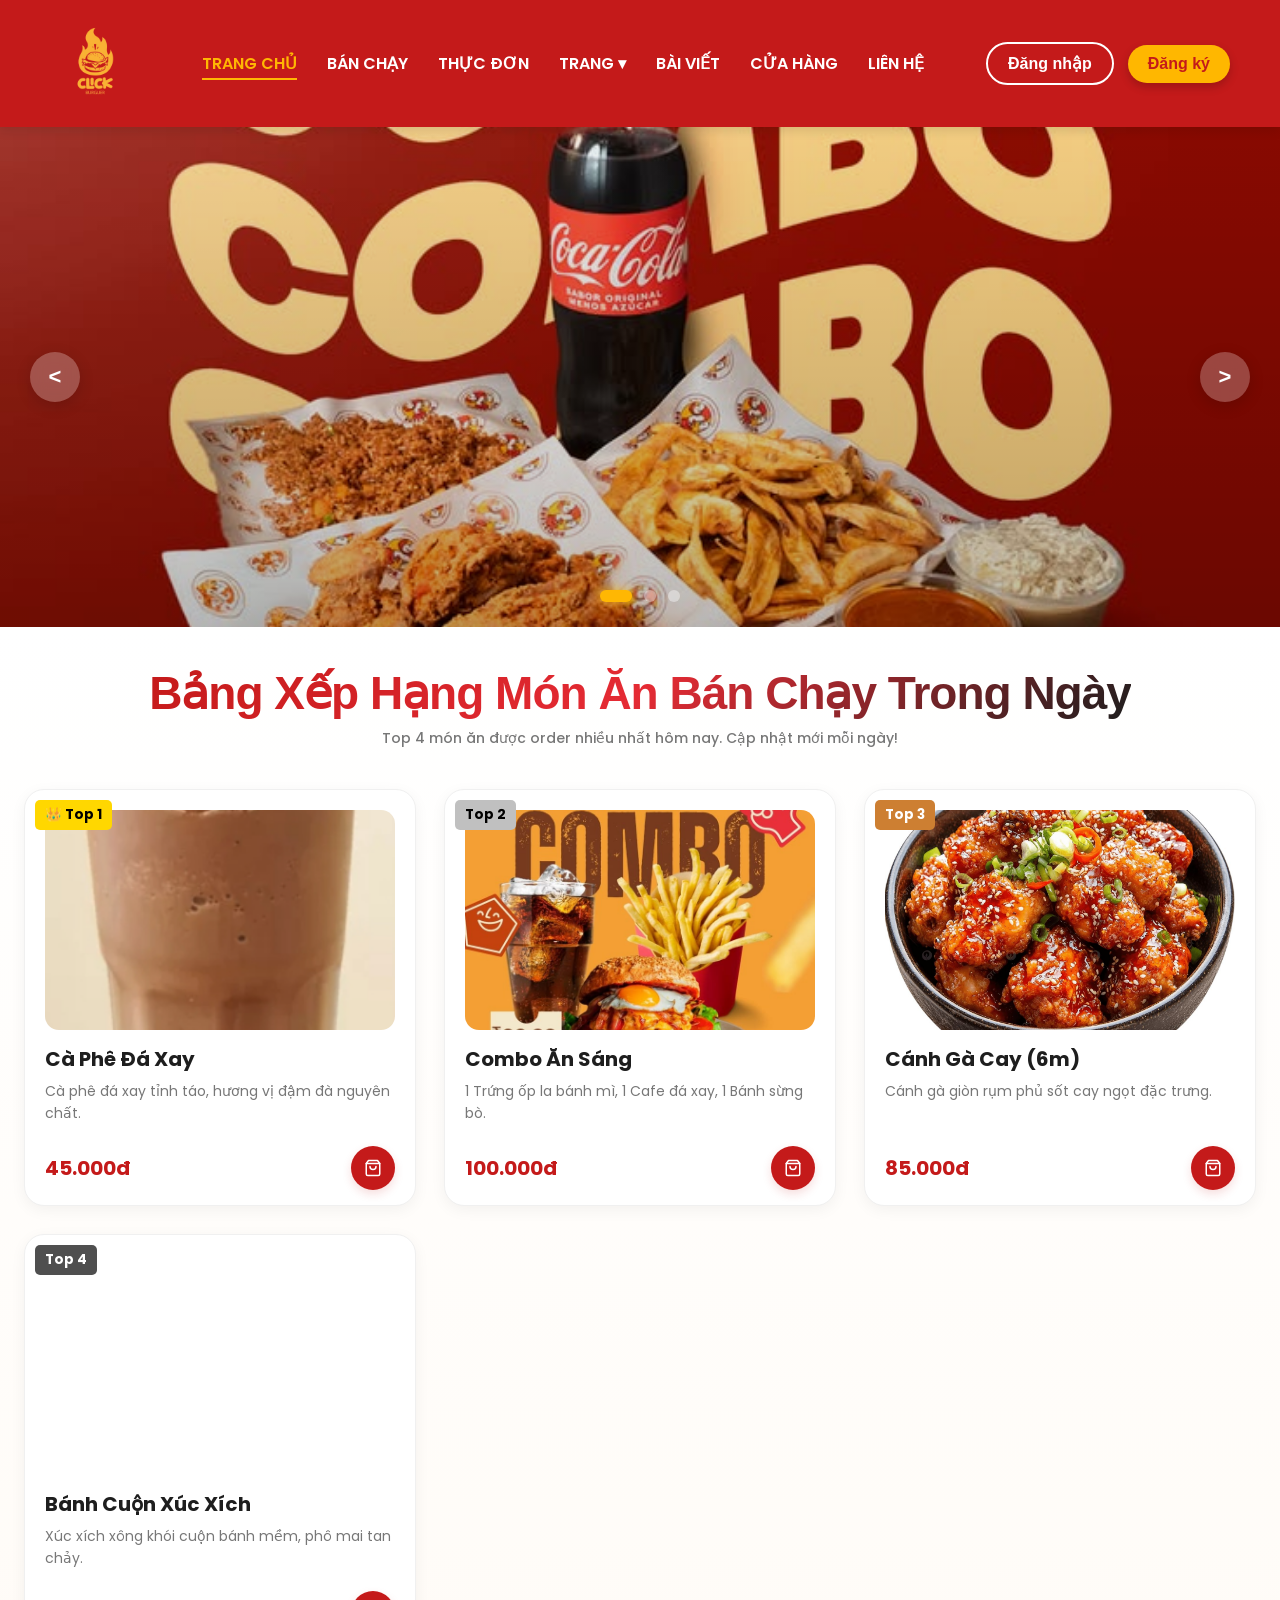
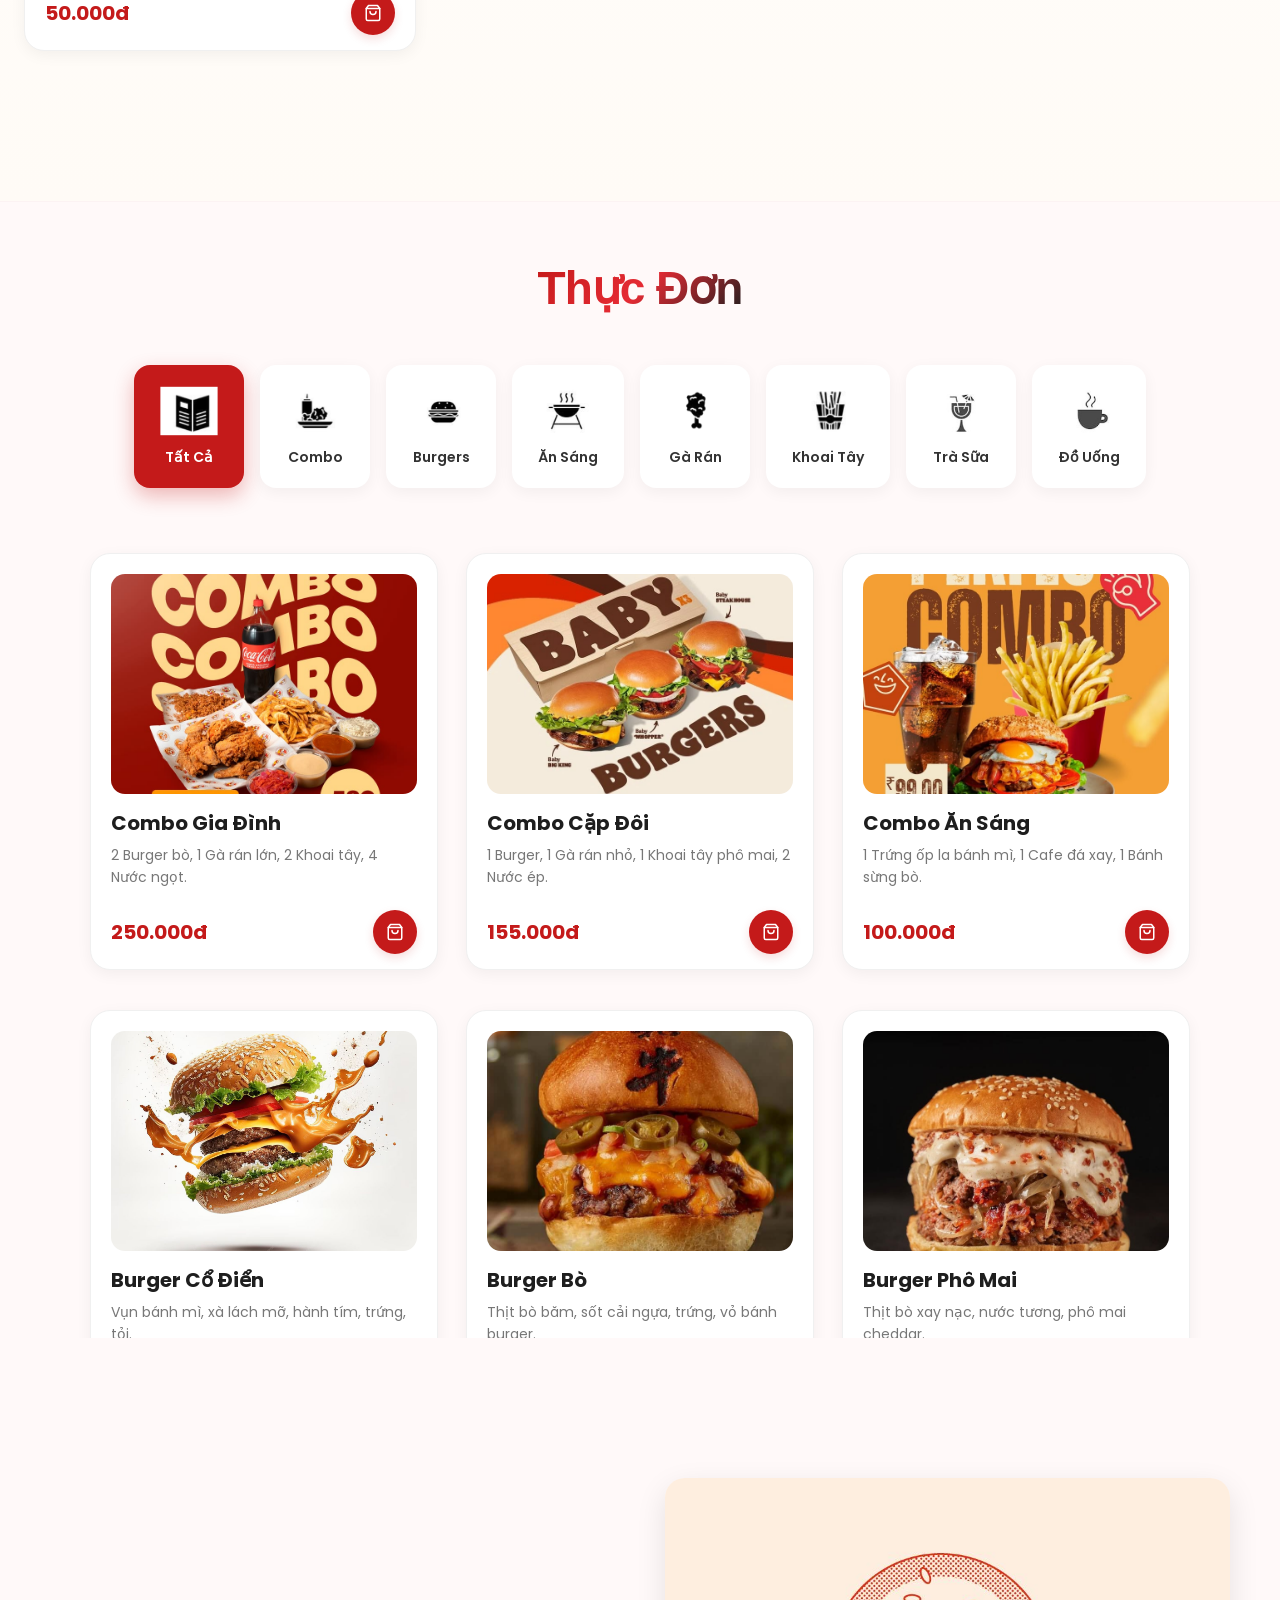
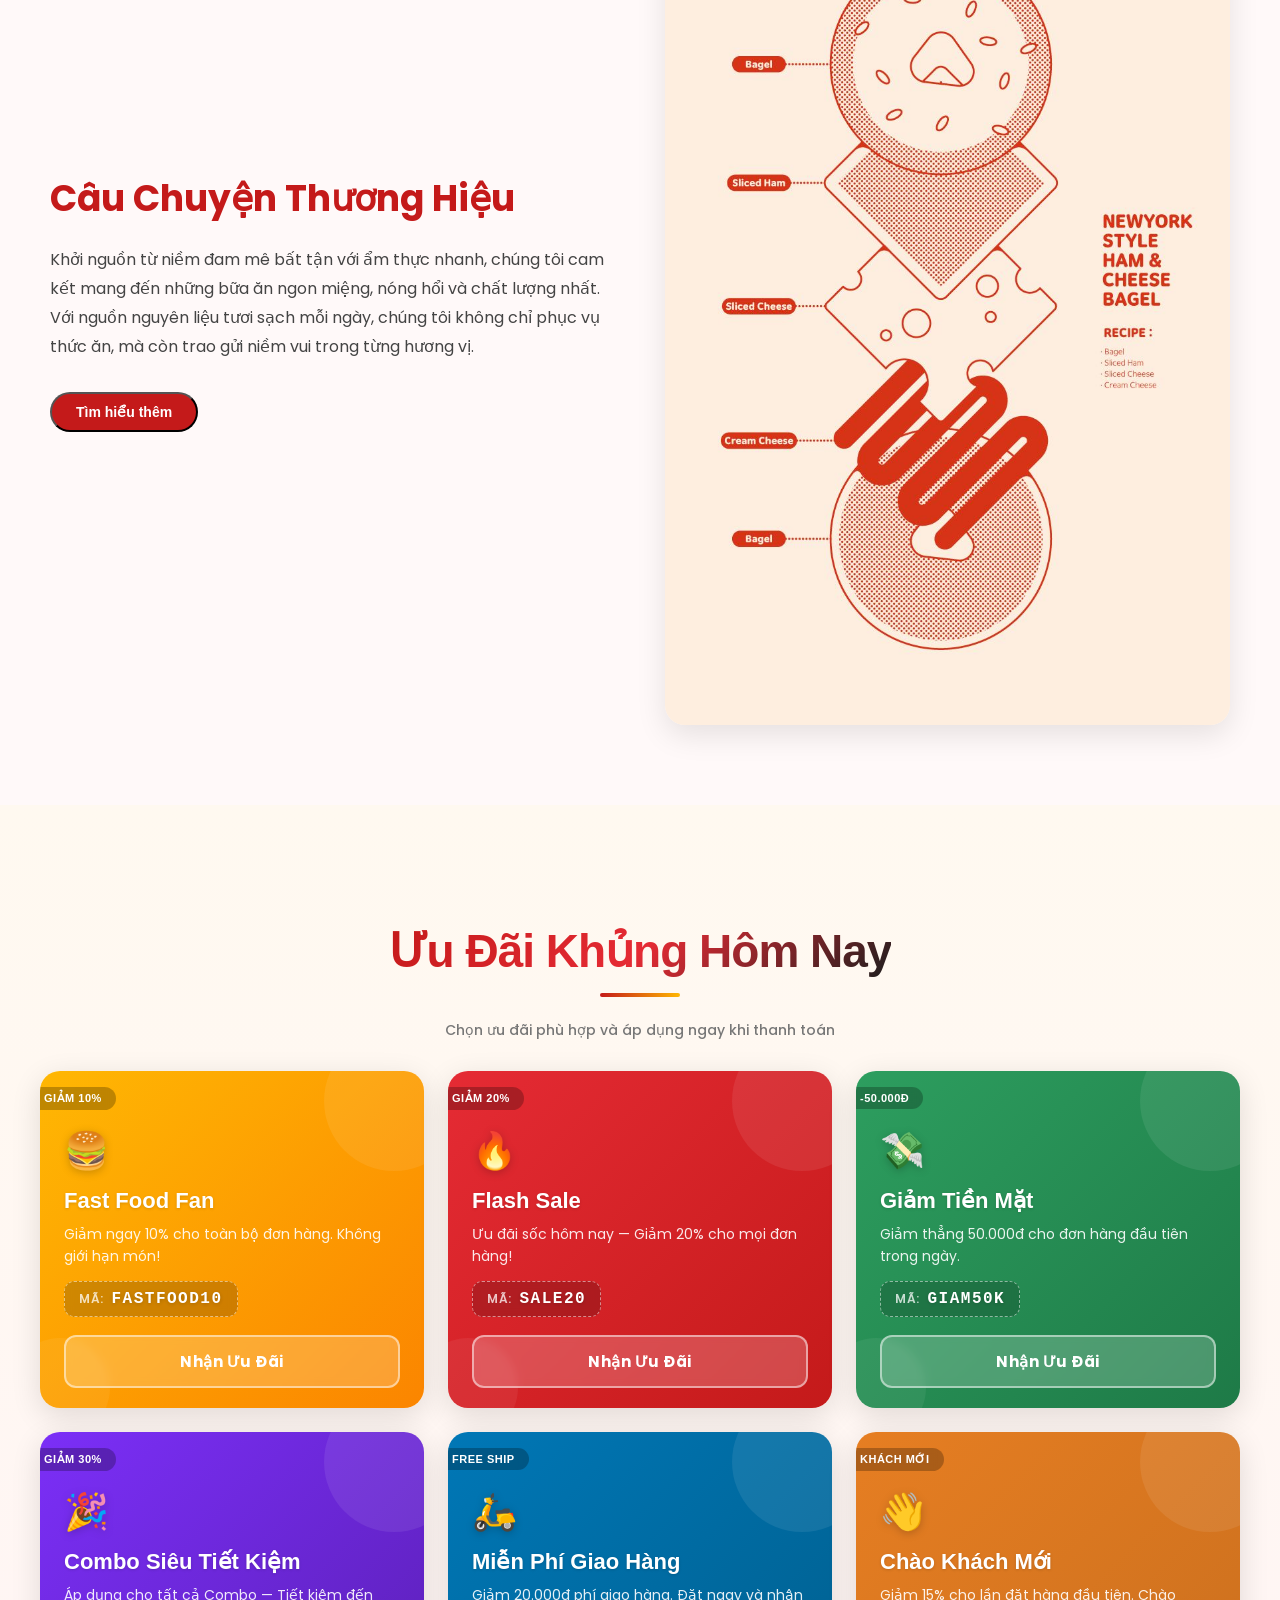
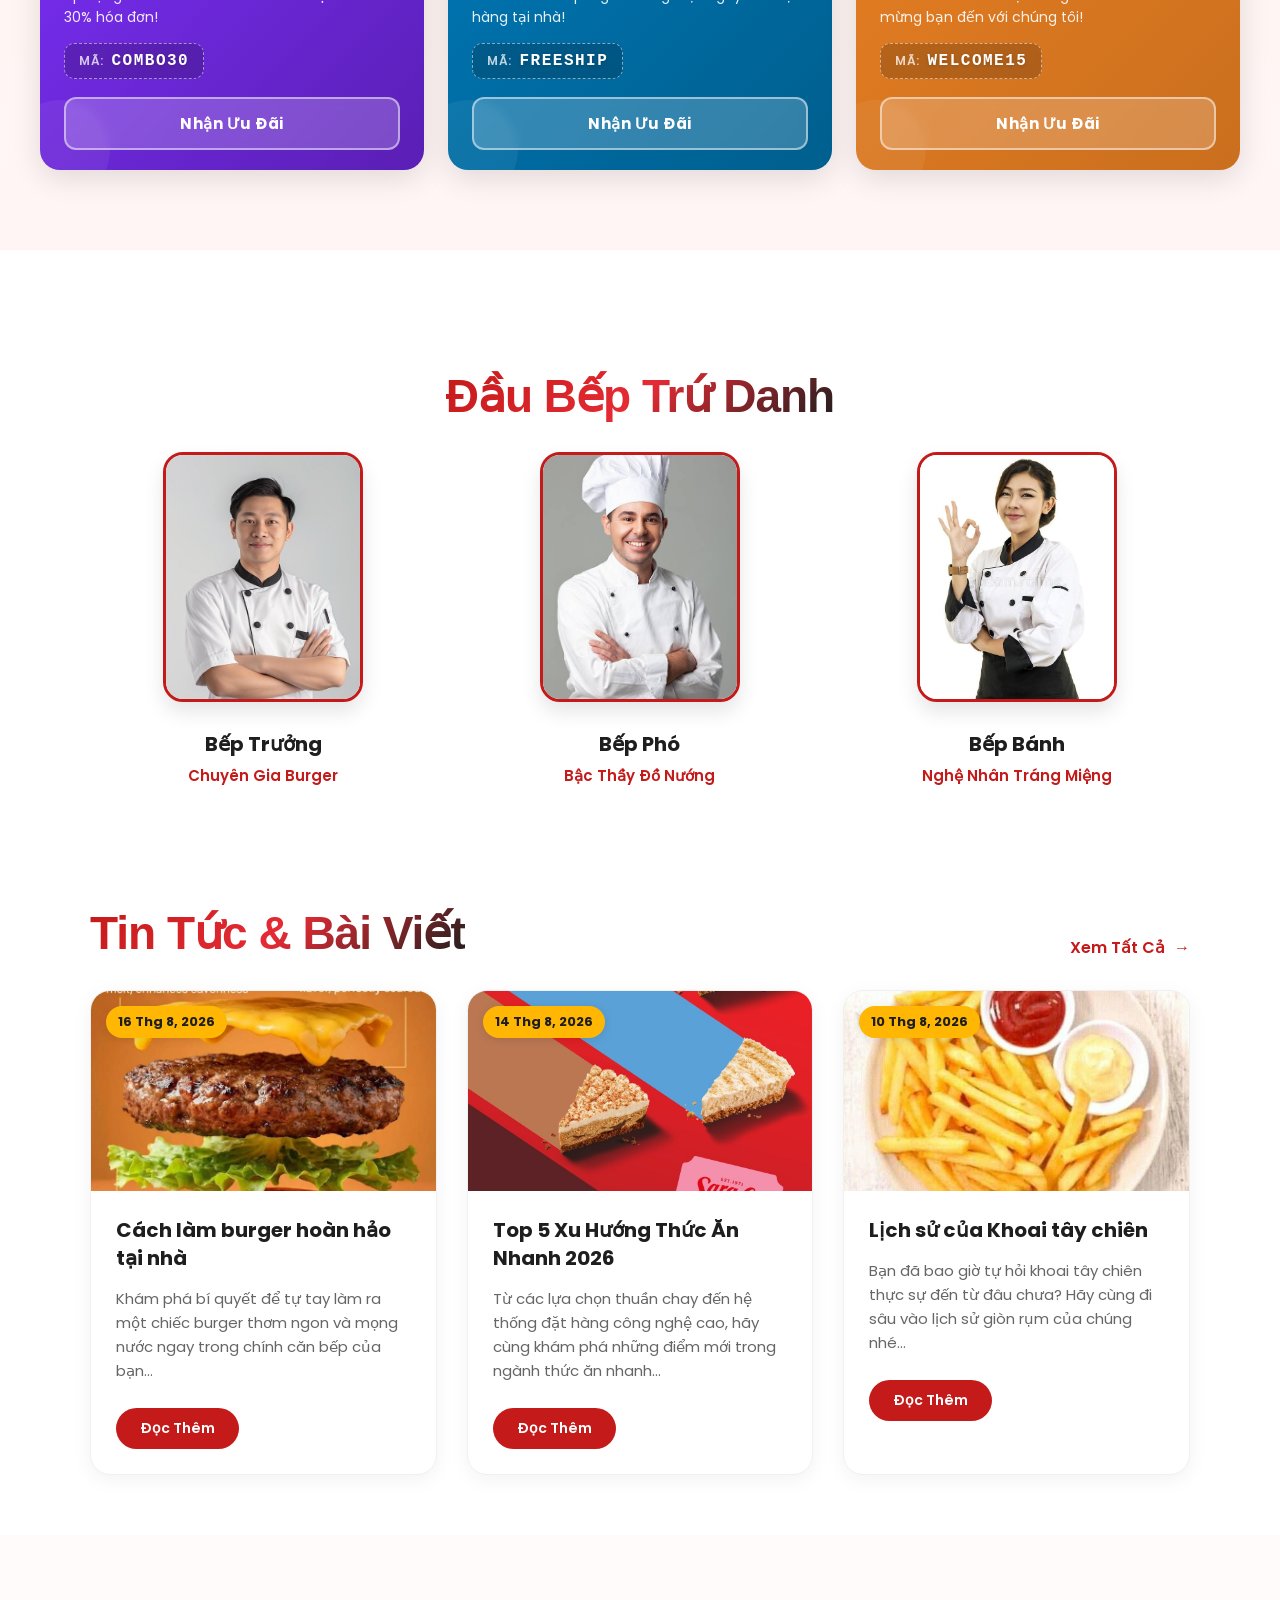
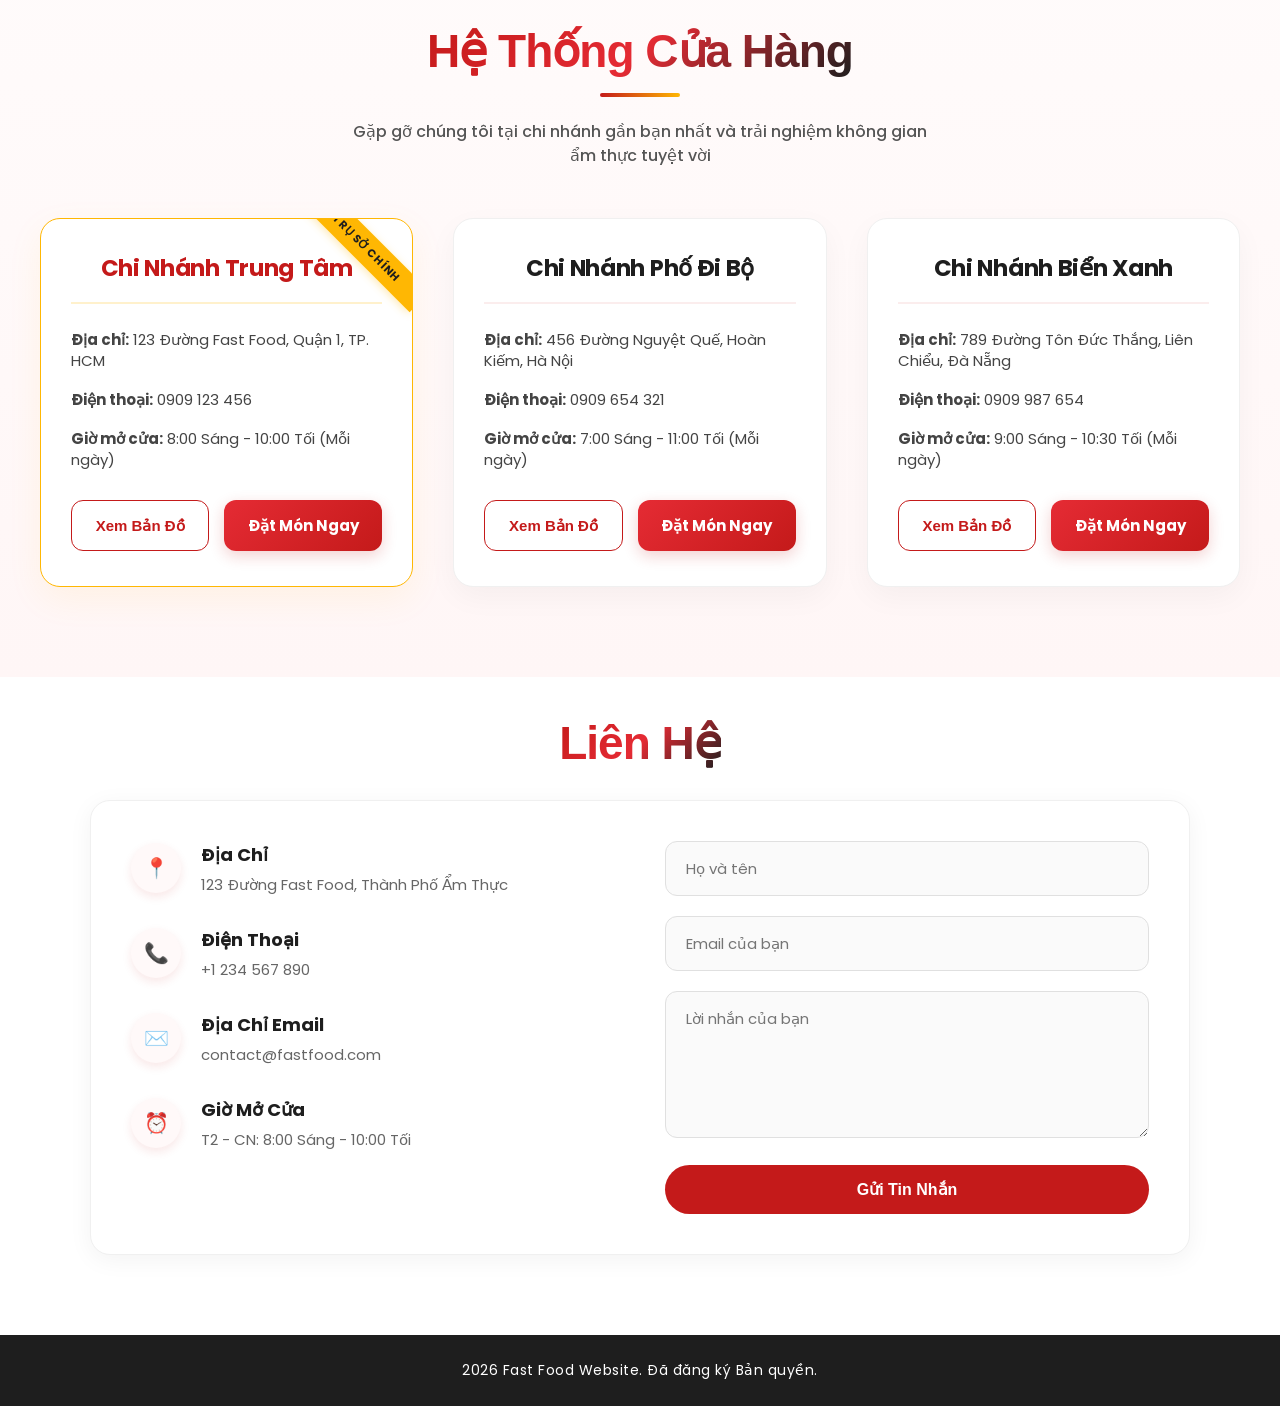
==== commit 6798d1b7: "Hoan thanh tat ca tinh nang giao dien moi nhat" ====
--- a/index.html
+++ b/index.html
@@ -4,7 +4,7 @@
 <head>
     <meta charset="UTF-8">
     <meta name="viewport" content="width=device-width, initial-scale=1.0">
-    <title>fast food 24h</title>
+    <title>Thức Ăn Nhanh 24h</title>
     <link rel="stylesheet" href="style.css">
     <link href="https://fonts.googleapis.com/css2?family=Poppins:wght@500;600;700&display=swap" rel="stylesheet">
 </head>
@@ -13,12 +13,15 @@
 
     <header class="navbar">
         <div class="logo">
-            <img src="./img/logo.png" alt="fast food">
+            <a href="index.html">
+                <img src="./img/logo.png" alt="Thức ăn nhanh" style="cursor: pointer; transition: transform 0.3s ease;"
+                    onmouseover="this.style.transform='scale(1.05)'" onmouseout="this.style.transform='scale(1)'">
+            </a>
         </div>
 
         <nav class="nav-menu">
             <ul>
-                <li><a href="#home" class="active">TRANG CHỦ</a></li>
+                <li><a href="index.html">TRANG CHỦ</a></li>
                 <!-- [UPDATE: 2026-08-16] - Thêm mục BÁN CHẠY vào Navbar -->
                 <li><a href="#bestsellers">BÁN CHẠY</a></li>
                 <li><a href="#menu">THỰC ĐƠN</a></li>
@@ -33,17 +36,72 @@
                 </li>
                 <li><a href="#blog">BÀI VIẾT</a></li>
                 <li><a href="#shop">CỬA HÀNG</a></li>
+                <li><a href="#contact">LIÊN HỆ</a></li>
             </ul>
         </nav>
 
-        <div class="nav-action">
-            <button class="btn-book">ĐẶT BÀN NGAY</button>
+        <div class="nav-action" id="auth-container">
+            <!-- Trạng thái Khách -->
+            <div id="guest-view">
+                <button class="btn-auth btn-login" onclick="openLoginModal()">Đăng nhập</button>
+                <button class="btn-auth btn-register" onclick="openRegisterModal()">Đăng ký</button>
+            </div>
+
+            <!-- Trạng thái Đăng nhập -->
+            <div id="user-view" style="display: none; align-items: center; gap: 15px;">
+                <span id="welcome-text" style="font-weight: 600; color: #fff;"></span>
+                <div class="cart-icon-wrapper" onclick="openCartModal()"
+                    style="cursor: pointer; position: relative; margin-right: 10px;">
+                    <svg width="28" height="28" viewBox="0 0 24 24" fill="none" stroke="#fff" stroke-width="2"
+                        stroke-linecap="round" stroke-linejoin="round">
+                        <path d="M6 2L3 6v14a2 2 0 0 0 2 2h14a2 2 0 0 0 2-2V6l-3-4z"></path>
+                        <line x1="3" y1="6" x2="21" y2="6"></line>
+                        <path d="M16 10a4 4 0 0 1-8 0"></path>
+                    </svg>
+                    <span id="cart-badge" class="cart-badge">0</span>
+                </div>
+                <button class="btn-auth btn-history" onclick="openHistoryModal()">Đơn hàng</button>
+                <button class="btn-auth btn-logout" onclick="handleLogout()">Đăng xuất</button>
+            </div>
         </div>
     </header>
 
-    <!-- PHẦN BANNER VUÔNG TO -->
+    <!-- PHẦN BANNER VUÔNG TO CHUYỂN THÀNH SLIDER -->
     <div class="square-banner">
-        <img src="./img/banner uupdate.jpg" alt="Banner Khoai Tây Chiên">
+        <div class="slider-container">
+            <div class="slider-track">
+                <!-- Slide 1: Image -->
+                <div class="slide-item active">
+                    <img src="./img/banner uupdate.jpg" alt="Banner Khoai Tây Chiên">
+                </div>
+                <!-- Slide 2: Video YouTube -->
+                <div class="slide-item">
+                    <div class="video-container">
+                        <iframe
+                            src="https://www.youtube.com/embed/Jg74dOmVPcc?autoplay=1&mute=1&loop=1&playlist=Jg74dOmVPcc&controls=0&showinfo=0&rel=0&modestbranding=1"
+                            title="Giới thiệu món ăn" frameborder="0"
+                            allow="accelerometer; autoplay; clipboard-write; encrypted-media; gyroscope; picture-in-picture; web-share"
+                            allowfullscreen></iframe>
+                    </div>
+                </div>
+                <!-- Slide 3: Image -->
+                <div class="slide-item">
+                    <img src="https://i.pinimg.com/1200x/d5/93/3e/d5933e907f72d7e8f028b7b9aad74847.jpg"
+                        alt="Banner Story">
+                </div>
+            </div>
+
+            <!-- Nút điều hướng -->
+            <button class="slider-btn prev-btn" aria-label="Slide trước">&lt;</button>
+            <button class="slider-btn next-btn" aria-label="Slide sau">&gt;</button>
+
+            <!-- Chỉ mục (Dots) -->
+            <div class="slider-dots">
+                <span class="dot active" data-index="0"></span>
+                <span class="dot" data-index="1"></span>
+                <span class="dot" data-index="2"></span>
+            </div>
+        </div>
     </div>
 
     <!-- [UPDATE: 2026-08-16] - Phần Món Ăn Bán Chạy (Bestsellers) tách rời hoàn toàn -->
@@ -51,74 +109,14 @@
     <section id="bestsellers" class="menu-section" style="padding-top: 40px;">
         <div class="section-header"
             style="justify-content: center; margin-top: 0; margin-bottom: 40px; flex-direction: column; align-items: center;">
-            <h2 style="text-align: center;">Món Ăn Bán Chạy Nhất</h2>
-            <p class="section-subtitle">Khám phá những món ăn "best-seller" được săn đón nhiều nhất trong tuần</p>
-        </div>
-        <div class="menu-group active" style="display: grid;">
-            <!-- [UPDATE: 2026-08-16] - Cập nhật Món Ăn Bán Chạy theo yêu cầu (ưu tiên nhóm Burgers) -->
-            <!-- Burger 1 -->
-            <div class="card">
-                <img src="./img/hamberger.jpg" alt="Burger Cổ Điển" class="burger-img">
-                <span class="price">$5.23</span>
-                <div class="card-content">
-                    <h3>Burger Cổ Điển</h3>
-                    <p>Vụn bánh mì, xà lách mỡ, hành tím, trứng, tỏi.</p>
-                </div>
-                <button class="cart-btn"><svg width="18" height="18" viewBox="0 0 24 24" fill="none"
-                        stroke="currentColor" stroke-width="2" stroke-linecap="round" stroke-linejoin="round">
-                        <path d="M6 2L3 6v14a2 2 0 0 0 2 2h14a2 2 0 0 0 2-2V6l-3-4z"></path>
-                        <line x1="3" y1="6" x2="21" y2="6"></line>
-                        <path d="M16 10a4 4 0 0 1-8 0"></path>
-                    </svg></button>
-            </div>
-            <!-- Burger 2 -->
-            <div class="card">
-                <img src="./img/hamberger bò.jpg" alt="Burger Bò" class="burger-img">
-                <span class="price">$12.2</span>
-                <div class="card-content">
-                    <h3>Burger Bò</h3>
-                    <p>Thịt bò băm, sốt cải ngựa, trứng, vỏ bánh burger.</p>
-                </div>
-                <button class="cart-btn"><svg width="18" height="18" viewBox="0 0 24 24" fill="none"
-                        stroke="currentColor" stroke-width="2" stroke-linecap="round" stroke-linejoin="round">
-                        <path d="M6 2L3 6v14a2 2 0 0 0 2 2h14a2 2 0 0 0 2-2V6l-3-4z"></path>
-                        <line x1="3" y1="6" x2="21" y2="6"></line>
-                        <path d="M16 10a4 4 0 0 1-8 0"></path>
-                    </svg></button>
-            </div>
-            <!-- Burger 3 -->
-            <div class="card">
-                <img src="./img/hamberger phô mai.jpg" alt="Burger Phô Mai" class="burger-img">
-                <span class="price">$5.23</span>
-                <div class="card-content">
-                    <h3>Burger Phô Mai</h3>
-                    <p>Thịt bò xay nạc, nước tương, phô mai cheddar.</p>
-                </div>
-                <button class="cart-btn"><svg width="18" height="18" viewBox="0 0 24 24" fill="none"
-                        stroke="currentColor" stroke-width="2" stroke-linecap="round" stroke-linejoin="round">
-                        <path d="M6 2L3 6v14a2 2 0 0 0 2 2h14a2 2 0 0 0 2-2V6l-3-4z"></path>
-                        <line x1="3" y1="6" x2="21" y2="6"></line>
-                        <path d="M16 10a4 4 0 0 1-8 0"></path>
-                    </svg></button>
-            </div>
-            <!-- Burger 4 -->
-            <div class="card">
-                <img src="./img/hamburger chay.jpg" alt="Burger Chay" class="burger-img">
-                <span class="price">$10.25</span>
-                <div class="card-content">
-                    <h3>Burger Chay</h3>
-                    <p>Nhân chay thơm ngon, cà chua, xà lách, sốt thuần chay.</p>
-                </div>
-                <button class="cart-btn"><svg width="18" height="18" viewBox="0 0 24 24" fill="none"
-                        stroke="currentColor" stroke-width="2" stroke-linecap="round" stroke-linejoin="round">
-                        <path d="M6 2L3 6v14a2 2 0 0 0 2 2h14a2 2 0 0 0 2-2V6l-3-4z"></path>
-                        <line x1="3" y1="6" x2="21" y2="6"></line>
-                        <path d="M16 10a4 4 0 0 1-8 0"></path>
-                    </svg></button>
-            </div>
+            <h2 style="text-align: center;">Bảng Xếp Hạng Món Ăn Bán Chạy Trong Ngày</h2>
+            <p class="section-subtitle">Top 4 món ăn được order nhiều nhất hôm nay. Cập nhật mới mỗi ngày!</p>
+        </div>
+        <div id="daily-ranking-container" class="menu-group active" style="display: grid;">
+            <!-- Danh sách Top 4 render bằng JS -->
         </div>
         <div class="action-container" style="padding-bottom: 20px;">
-            <button class="see-menu-btn">Xem tất cả Best Sellers</button>
+            <button class="see-menu-btn" style="display:none;">Xem tất cả Bán Chạy Nhất</button>
         </div>
     </section>
 
@@ -131,7 +129,7 @@
             <div class="category-row">
                 <!-- [UPDATE: 2026-08-16] - Thêm thuộc tính data-target để làm hệ thống Tab -->
                 <!-- Mục Xem Tất Cả -->
-                <div class="category-card" data-target="all">
+                <div class="category-card active" data-target="all">
                     <img src="./img/tatca.png" alt="Xem Tất Cả" class="category-img">
                     <span class="label">Tất Cả</span>
                 </div>
@@ -143,7 +141,7 @@
                 </div>
 
                 <!-- Mục Burgers (Đang chọn) -->
-                <div class="category-card active" data-target="burgers">
+                <div class="category-card" data-target="burgers">
                     <img src="./img/hamber.png" alt="Burgers" class="category-img">
                     <span class="label">Burgers</span>
                 </div>
@@ -183,11 +181,11 @@
         <!-- [UPDATE: 2026-08-16] - Container cuộn menu -->
         <div class="menu-scroll-container">
             <!-- [UPDATE: 2026-08-16] - Nhóm món ăn: Combo -->
-            <div class="menu-group" id="combo" style="display: none;">
+            <div class="menu-group active" id="combo" style="display: grid;">
                 <!-- Combo 1 -->
                 <div class="card">
                     <img src="./img/combo gia dinh.jpg" alt="Combo Gia Đình" class="burger-img">
-                    <span class="price">$25.00</span>
+                    <span class="price">250.000đ</span>
                     <div class="card-content">
                         <h3>Combo Gia Đình</h3>
                         <p>2 Burger bò, 1 Gà rán lớn, 2 Khoai tây, 4 Nước ngọt.</p>
@@ -202,7 +200,7 @@
                 <!-- Combo 2 -->
                 <div class="card">
                     <img src="./img/combo capdoi.jpg" alt="Combo Cặp Đôi" class="burger-img">
-                    <span class="price">$15.50</span>
+                    <span class="price">155.000đ</span>
                     <div class="card-content">
                         <h3>Combo Cặp Đôi</h3>
                         <p>1 Burger, 1 Gà rán nhỏ, 1 Khoai tây phô mai, 2 Nước ép.</p>
@@ -216,9 +214,8 @@
                 </div>
                 <!-- Combo 3 -->
                 <div class="card">
-                    <img src="./img/combo buasang.jpg" alt="Combo Sáng Năng Lượng"
-                        class="burger-img">
-                    <span class="price">$10.00</span>
+                    <img src="./img/combo buasang.jpg" alt="Combo Sáng Năng Lượng" class="burger-img">
+                    <span class="price">100.000đ</span>
                     <div class="card-content">
                         <h3>Combo Ăn Sáng</h3>
                         <p>1 Trứng ốp la bánh mì, 1 Cafe đá xay, 1 Bánh sừng bò.</p>
@@ -233,12 +230,11 @@
             </div>
 
             <!-- [UPDATE: 2026-08-16] - Nhóm món ăn: Burgers -->
-            <div class="menu-group active" id="burgers">
+            <div class="menu-group active" id="burgers" style="display: grid;">
                 <!-- Burger 1 -->
                 <div class="card">
-                    <img src="./img/hamberger.jpg" alt="Burger Cổ Điển"
-                        class="burger-img">
-                    <span class="price">$5.23</span>
+                    <img src="./img/hamberger.jpg" alt="Burger Cổ Điển" class="burger-img">
+                    <span class="price">55.000đ</span>
                     <div class="card-content">
                         <h3>Burger Cổ Điển</h3>
                         <p>Vụn bánh mì, xà lách mỡ, hành tím, trứng, tỏi.</p>
@@ -253,7 +249,7 @@
                 <!-- Burger 2 -->
                 <div class="card">
                     <img src="./img/hamberger bò.jpg" alt="Burger Bò" class="burger-img">
-                    <span class="price">$12.2</span>
+                    <span class="price">125.000đ</span>
                     <div class="card-content">
                         <h3>Burger Bò</h3>
                         <p>Thịt bò băm, sốt cải ngựa, trứng, vỏ bánh burger.</p>
@@ -267,9 +263,8 @@
                 </div>
                 <!-- Burger 3 -->
                 <div class="card">
-                    <img src="./img/hamberger phô mai.jpg" alt="Burger Phô Mai"
-                        class="burger-img">
-                    <span class="price">$5.23</span>
+                    <img src="./img/hamberger phô mai.jpg" alt="Burger Phô Mai" class="burger-img">
+                    <span class="price">55.000đ</span>
                     <div class="card-content">
                         <h3>Burger Phô Mai</h3>
                         <p>Thịt bò xay nạc, nước tương, phô mai cheddar.</p>
@@ -284,7 +279,7 @@
                 <!-- Burger 4 -->
                 <div class="card">
                     <img src="./img/hamberger phô mai.jpg" alt="Burger Chay" class="burger-img">
-                    <span class="price">$10.25</span>
+                    <span class="price">105.000đ</span>
                     <div class="card-content">
                         <h3>Burger Chay</h3>
                         <p>Nhân chay thơm ngon, cà chua, xà lách, sốt thuần chay.</p>
@@ -299,12 +294,11 @@
             </div>
 
             <!-- [UPDATE: 2026-08-16] - Nhóm món ăn: Ăn Sáng -->
-            <div class="menu-group" id="breakfast" style="display: none;">
+            <div class="menu-group active" id="breakfast" style="display: grid;">
                 <!-- Ăn Sáng 1 -->
                 <div class="card">
-                    <img src="./img/banh mi trung.jpg" alt="Trứng Ốp La"
-                        class="burger-img">
-                    <span class="price">$4.50</span>
+                    <img src="./img/banh mi trung.jpg" alt="Trứng Ốp La" class="burger-img">
+                    <span class="price">45.000đ</span>
                     <div class="card-content">
                         <h3>Trứng Ốp La Bánh Mì</h3>
                         <p>Trứng ốp la lòng đào, bánh mì nướng giòn rụm.</p>
@@ -319,7 +313,7 @@
                 <!-- Ăn Sáng 2 -->
                 <div class="card">
                     <img src="./img/banh mi xuc xich.png" alt="Bánh Cuộn" class="burger-img">
-                    <span class="price">$5.00</span>
+                    <span class="price">50.000đ</span>
                     <div class="card-content">
                         <h3>Bánh Cuộn Xúc Xích</h3>
                         <p>Xúc xích xông khói cuộn bánh mềm, phô mai tan chảy.</p>
@@ -334,9 +328,9 @@
                 <!-- Ăn Sáng 3 -->
                 <div class="card">
                     <img src="./img/pancake.jpg" alt="Pancake" class="burger-img">
-                    <span class="price">$6.20</span>
-                    <div class="card-content">
-                        <h3>Pancake Mật Ong</h3>
+                    <span class="price">65.000đ</span>
+                    <div class="card-content">
+                        <h3>Bánh Kẹp Mật Ong</h3>
                         <p>Bánh pancake mềm xốp phủ mật ong và bơ lạt.</p>
                     </div>
                     <button class="cart-btn"><svg width="18" height="18" viewBox="0 0 24 24" fill="none"
@@ -349,7 +343,7 @@
                 <!-- Ăn Sáng 4 -->
                 <div class="card">
                     <img src="./img/banh sung bo.jpg" alt="Croissant" class="burger-img">
-                    <span class="price">$3.80</span>
+                    <span class="price">40.000đ</span>
                     <div class="card-content">
                         <h3>Bánh Sừng Bò</h3>
                         <p>Bánh sừng bò ngàn lớp bơ Pháp, thơm lừng.</p>
@@ -364,11 +358,11 @@
             </div>
 
             <!-- [UPDATE: 2026-08-16] - Nhóm món ăn: Gà Rán -->
-            <div class="menu-group" id="chicken" style="display: none;">
+            <div class="menu-group active" id="chicken" style="display: grid;">
                 <!-- Gà Rán 1 -->
                 <div class="card">
                     <img src="./img/canh ga cay.jpg" alt="Cánh Gà" class="burger-img">
-                    <span class="price">$8.50</span>
+                    <span class="price">85.000đ</span>
                     <div class="card-content">
                         <h3>Cánh Gà Cay (6m)</h3>
                         <p>Cánh gà giòn rụm phủ sốt cay ngọt đặc trưng.</p>
@@ -383,7 +377,7 @@
                 <!-- Gà Rán 2 -->
                 <div class="card">
                     <img src="./img/dui ga da gion.jpg" alt="Đùi Gà" class="burger-img">
-                    <span class="price">$9.00</span>
+                    <span class="price">90.000đ</span>
                     <div class="card-content">
                         <h3>Đùi Gà Giòn Da</h3>
                         <p>Đùi gà tươi tẩm bột chiên xù ròn tan.</p>
@@ -398,9 +392,9 @@
                 <!-- Gà Rán 3 -->
                 <div class="card">
                     <img src="./img/ga pop.jpg" alt="Gà Lắc" class="burger-img">
-                    <span class="price">$5.50</span>
-                    <div class="card-content">
-                        <h3>Gà Popcorn</h3>
+                    <span class="price">55.000đ</span>
+                    <div class="card-content">
+                        <h3>Gà Viên</h3>
                         <p>Những viên gà nhỏ xíu giòn tan lắc phô mai.</p>
                     </div>
                     <button class="cart-btn"><svg width="18" height="18" viewBox="0 0 24 24" fill="none"
@@ -413,7 +407,7 @@
                 <!-- Gà Rán 4 -->
                 <div class="card">
                     <img src="./img/ga mat ong.jpg" alt="Gà Tỏi" class="burger-img">
-                    <span class="price">$10.00</span>
+                    <span class="price">100.000đ</span>
                     <div class="card-content">
                         <h3>Gà Sốt Tỏi Mật Ong</h3>
                         <p>Gà chiên áo lớp sốt tỏi mật ong đậm đà.</p>
@@ -428,12 +422,11 @@
             </div>
 
             <!-- [UPDATE: 2026-08-16] - Nhóm món ăn: Khoai Tây -->
-            <div class="menu-group" id="fries" style="display: none;">
+            <div class="menu-group active" id="fries" style="display: grid;">
                 <!-- Khoai Tây 1 -->
                 <div class="card">
-                    <img src="./img/khoai tay.png" alt="Khoai Tây Chiên"
-                        class="burger-img">
-                    <span class="price">$3.50</span>
+                    <img src="./img/khoai tay.png" alt="Khoai Tây Chiên" class="burger-img">
+                    <span class="price">35.000đ</span>
                     <div class="card-content">
                         <h3>Khoai Tây Cổ Điển</h3>
                         <p>Khoai tây chiên muối, giòn bên ngoài, mềm bên trong.</p>
@@ -448,7 +441,7 @@
                 <!-- Khoai Tây 2 -->
                 <div class="card">
                     <img src="./img/khoai tay pho mai.jpg" alt="Khoai Phô Mai" class="burger-img">
-                    <span class="price">$4.80</span>
+                    <span class="price">50.000đ</span>
                     <div class="card-content">
                         <h3>Khoai Tây Phô Mai</h3>
                         <p>Khoai chiên đút lò phủ ngập phô mai mozzarella.</p>
@@ -463,7 +456,7 @@
                 <!-- Khoai Tây 3 -->
                 <div class="card">
                     <img src="./img/khoai tay loc.jpg" alt="Khoai Lốc Xoáy" class="burger-img">
-                    <span class="price">$4.00</span>
+                    <span class="price">40.000đ</span>
                     <div class="card-content">
                         <h3>Khoai Lốc Xoáy</h3>
                         <p>Khoai tây xiên que lốc xoáy rắc bột phô mai.</p>
@@ -478,9 +471,9 @@
                 <!-- Khoai Tây 4 -->
                 <div class="card">
                     <img src="./img/khoai tay truffle.jpg" alt="Khoai Truffle" class="burger-img">
-                    <span class="price">$6.50</span>
-                    <div class="card-content">
-                        <h3>Khoai Rán Truffle</h3>
+                    <span class="price">65.000đ</span>
+                    <div class="card-content">
+                        <h3>Khoai Rán Nấm Cục</h3>
                         <p>Khoai tây cao cấp xóc với dầu nấm truffle thơm lừng.</p>
                     </div>
                     <button class="cart-btn"><svg width="18" height="18" viewBox="0 0 24 24" fill="none"
@@ -493,12 +486,11 @@
             </div>
 
             <!-- [UPDATE: 2026-08-16] - Nhóm món ăn: Trà Sữa -->
-            <div class="menu-group" id="shakes" style="display: none;">
+            <div class="menu-group active" id="shakes" style="display: grid;">
                 <!-- Trà Sữa 1 -->
                 <div class="card">
-                    <img src="./img/trà sữa chân châu.png" alt="Trà Sữa Trân Châu"
-                        class="burger-img">
-                    <span class="price">$5.00</span>
+                    <img src="./img/trà sữa chân châu.png" alt="Trà Sữa Trân Châu" class="burger-img">
+                    <span class="price">50.000đ</span>
                     <div class="card-content">
                         <h3>TS Trân Châu Đen</h3>
                         <p>Trà sữa Đài Loan vị truyền thống với trân châu dai.</p>
@@ -513,9 +505,9 @@
                 <!-- Trà Sữa 2 -->
                 <div class="card">
                     <img src="./img/matcha da xoay.png" alt="Matcha" class="burger-img">
-                    <span class="price">$6.00</span>
-                    <div class="card-content">
-                        <h3>Matcha Đá Xay</h3>
+                    <span class="price">60.000đ</span>
+                    <div class="card-content">
+                        <h3>Trà Xanh Đá Xay</h3>
                         <p>Trà xanh Nhật Bản đá xay phủ kem tươi béo ngậy.</p>
                     </div>
                     <button class="cart-btn"><svg width="18" height="18" viewBox="0 0 24 24" fill="none"
@@ -528,9 +520,9 @@
                 <!-- Trà Sữa 3 -->
                 <div class="card">
                     <img src="./img/hong tra.png" alt="Hồng Trà" class="burger-img">
-                    <span class="price">$4.50</span>
-                    <div class="card-content">
-                        <h3>Hồng Trà Macchiato</h3>
+                    <span class="price">45.000đ</span>
+                    <div class="card-content">
+                        <h3>Hồng Trà Váng Sữa</h3>
                         <p>Hồng trà thanh mát phủ lớp kem cheese mặn.</p>
                     </div>
                     <button class="cart-btn"><svg width="18" height="18" viewBox="0 0 24 24" fill="none"
@@ -543,7 +535,7 @@
                 <!-- Trà Sữa 4 -->
                 <div class="card">
                     <img src="./img/sua tuoi kem trung.png" alt="Sữa Tươi" class="burger-img">
-                    <span class="price">$5.50</span>
+                    <span class="price">55.000đ</span>
                     <div class="card-content">
                         <h3>Sữa Tươi Kem Trứng</h3>
                         <p>Sữa tươi trân châu nướng kết hợp lớp kem trứng.</p>
@@ -558,11 +550,11 @@
             </div>
 
             <!-- [UPDATE: 2026-08-16] - Nhóm món ăn: Đồ Uống -->
-            <div class="menu-group" id="drinks" style="display: none;">
+            <div class="menu-group active" id="drinks" style="display: grid;">
                 <!-- Đồ Uống 1 -->
                 <div class="card">
                     <img src="./img/nuoc cam.jpg" alt="Nước Ép Cam" class="burger-img">
-                    <span class="price">$3.50</span>
+                    <span class="price">35.000đ</span>
                     <div class="card-content">
                         <h3>Nước Ép Cam Tươi</h3>
                         <p>Cam vắt nguyên chất, 100% không đường.</p>
@@ -577,9 +569,9 @@
                 <!-- Đồ Uống 2 -->
                 <div class="card">
                     <img src="./img/soda chanh dây.jpg" alt="Soda" class="burger-img">
-                    <span class="price">$4.00</span>
-                    <div class="card-content">
-                        <h3>Soda Chanh Dây</h3>
+                    <span class="price">40.000đ</span>
+                    <div class="card-content">
+                        <h3>Nước Có Ga Chanh Dây</h3>
                         <p>Nước soda sảng khoái với mứt chanh dây chua ngọt.</p>
                     </div>
                     <button class="cart-btn"><svg width="18" height="18" viewBox="0 0 24 24" fill="none"
@@ -592,7 +584,7 @@
                 <!-- Đồ Uống 3 -->
                 <div class="card">
                     <img src="./img/cocacola.jpg" alt="Coca" class="burger-img">
-                    <span class="price">$2.00</span>
+                    <span class="price">20.000đ</span>
                     <div class="card-content">
                         <h3>Coca Cola Tươi</h3>
                         <p>Coca cola đá lạnh cực đã khát cho mùa hè.</p>
@@ -607,7 +599,7 @@
                 <!-- Đồ Uống 4 -->
                 <div class="card">
                     <img src="./img/cà phê đá xay.png" alt="Cà Phê" class="burger-img">
-                    <span class="price">$4.50</span>
+                    <span class="price">45.000đ</span>
                     <div class="card-content">
                         <h3>Cà Phê Đá Xay</h3>
                         <p>Cà phê đá xay tỉnh táo, hương vị đậm đà nguyên chất.</p>
@@ -642,25 +634,107 @@
     </section>
 
     <!-- [UPDATE: 2026-08-16] - Xây dựng khu vực Ưu Đãi Hot (Promotions) -->
-    <section id="promotions" class="promo-section">
+    <section id="promotions" class="promo-section-wrapper">
         <div class="section-header text-center">
             <h2>Ưu Đãi Khủng Hôm Nay</h2>
-        </div>
-        <div class="promo-grid">
-            <div class="promo-card">
-                <div class="promo-badge">Giảm 50%</div>
-                <h3>Ngày Hội Burger</h3>
-                <p>Mua 1 tặng 1 cho tất cả các loại Burger bò trong hôm nay.</p>
-                <button class="submit-btn">Nhận Ưu Đãi</button>
-            </div>
-            <div class="promo-card">
-                <div class="promo-badge">Mua 2 Tính 1</div>
-                <h3>Combo Gà Giòn</h3>
-                <p>Thưởng thức cánh gà cay giòn rụm với giá siêu hời.</p>
-                <button class="submit-btn">Nhận Ưu Đãi</button>
-            </div>
+            <div class="header-divider"></div>
+            <p class="section-subtitle">Chọn ưu đãi phù hợp và áp dụng ngay khi thanh toán</p>
+        </div>
+        <div class="promo-cards-grid">
+
+            <!-- Card 1 -->
+            <div class="promo-deal-card" style="background: linear-gradient(135deg, #ffb703 0%, #fb8500 100%);">
+                <div class="promo-deal-badge">Giảm 10%</div>
+                <div class="promo-deal-body">
+                    <div class="promo-deal-icon">🍔</div>
+                    <h3>Fast Food Fan</h3>
+                    <p>Giảm ngay 10% cho toàn bộ đơn hàng. Không giới hạn món!</p>
+                    <div class="promo-deal-code">
+                        <span class="code-label">Mã:</span>
+                        <span class="code-value">FASTFOOD10</span>
+                    </div>
+                </div>
+                <button class="promo-deal-btn" onclick="selectPromoCode('FASTFOOD10')">Nhận Ưu Đãi</button>
+            </div>
+
+            <!-- Card 2 -->
+            <div class="promo-deal-card" style="background: linear-gradient(135deg, #e52b34 0%, #c41a1a 100%);">
+                <div class="promo-deal-badge">Giảm 20%</div>
+                <div class="promo-deal-body">
+                    <div class="promo-deal-icon">🔥</div>
+                    <h3>Flash Sale</h3>
+                    <p>Ưu đãi sốc hôm nay — Giảm 20% cho mọi đơn hàng!</p>
+                    <div class="promo-deal-code">
+                        <span class="code-label">Mã:</span>
+                        <span class="code-value">SALE20</span>
+                    </div>
+                </div>
+                <button class="promo-deal-btn" onclick="selectPromoCode('SALE20')">Nhận Ưu Đãi</button>
+            </div>
+
+            <!-- Card 3 -->
+            <div class="promo-deal-card" style="background: linear-gradient(135deg, #2d9e5f 0%, #1e7a47 100%);">
+                <div class="promo-deal-badge">-50.000đ</div>
+                <div class="promo-deal-body">
+                    <div class="promo-deal-icon">💸</div>
+                    <h3>Giảm Tiền Mặt</h3>
+                    <p>Giảm thẳng 50.000đ cho đơn hàng đầu tiên trong ngày.</p>
+                    <div class="promo-deal-code">
+                        <span class="code-label">Mã:</span>
+                        <span class="code-value">GIAM50K</span>
+                    </div>
+                </div>
+                <button class="promo-deal-btn" onclick="selectPromoCode('GIAM50K')">Nhận Ưu Đãi</button>
+            </div>
+
+            <!-- Card 4 -->
+            <div class="promo-deal-card" style="background: linear-gradient(135deg, #7b2ff7 0%, #5a1fb5 100%);">
+                <div class="promo-deal-badge">Giảm 30%</div>
+                <div class="promo-deal-body">
+                    <div class="promo-deal-icon">🎉</div>
+                    <h3>Combo Siêu Tiết Kiệm</h3>
+                    <p>Áp dụng cho tất cả Combo — Tiết kiệm đến 30% hóa đơn!</p>
+                    <div class="promo-deal-code">
+                        <span class="code-label">Mã:</span>
+                        <span class="code-value">COMBO30</span>
+                    </div>
+                </div>
+                <button class="promo-deal-btn" onclick="selectPromoCode('COMBO30')">Nhận Ưu Đãi</button>
+            </div>
+
+            <!-- Card 5 -->
+            <div class="promo-deal-card" style="background: linear-gradient(135deg, #0077b6 0%, #005f8e 100%);">
+                <div class="promo-deal-badge">Free Ship</div>
+                <div class="promo-deal-body">
+                    <div class="promo-deal-icon">🛵</div>
+                    <h3>Miễn Phí Giao Hàng</h3>
+                    <p>Giảm 20.000đ phí giao hàng. Đặt ngay và nhận hàng tại nhà!</p>
+                    <div class="promo-deal-code">
+                        <span class="code-label">Mã:</span>
+                        <span class="code-value">FREESHIP</span>
+                    </div>
+                </div>
+                <button class="promo-deal-btn" onclick="selectPromoCode('FREESHIP')">Nhận Ưu Đãi</button>
+            </div>
+
+            <!-- Card 6 -->
+            <div class="promo-deal-card" style="background: linear-gradient(135deg, #e67e22 0%, #ca6f1e 100%);">
+                <div class="promo-deal-badge">Khách Mới</div>
+                <div class="promo-deal-body">
+                    <div class="promo-deal-icon">👋</div>
+                    <h3>Chào Khách Mới</h3>
+                    <p>Giảm 15% cho lần đặt hàng đầu tiên. Chào mừng bạn đến với chúng tôi!</p>
+                    <div class="promo-deal-code">
+                        <span class="code-label">Mã:</span>
+                        <span class="code-value">WELCOME15</span>
+                    </div>
+                </div>
+                <button class="promo-deal-btn" onclick="selectPromoCode('WELCOME15')">Nhận Ưu Đãi</button>
+            </div>
+
         </div>
     </section>
+
 
     <!-- [UPDATE: 2026-08-16] - Xây dựng khu vực Đội Ngũ Đầu Bếp (Chefs) -->
     <section id="chefs" class="chefs-section">
@@ -735,50 +809,82 @@
         </div>
     </section>
 
-    <!-- [UPDATE: 2026-08-16] - Thiết kế lại khu vực Cửa Hàng thành Hệ thống Chi Nhánh -->
+    <!-- KHU VỰC HỆ THỐNG CHI NHÁNH CHUYÊN NGHIỆP -->
     <section id="shop" class="branch-section">
-        <div class="section-header text-center">
-            <h2>Hệ Thống Cửa Hàng</h2>
-            <p>Tìm chi nhánh gần bạn nhất để thưởng thức ngay!</p>
-        </div>
-        <div class="branch-grid">
-            <!-- Chi nhánh 1 -->
-            <div class="branch-card">
-                <h3>Chi Nhánh Trung Tâm</h3>
-                <div class="branch-info">
-                    <p>📍 123 Đường Fast Food, Quận 1, TP. HCM</p>
-                    <p>📞 0909 123 456</p>
-                    <p>⏰ 8:00 Sáng - 10:00 Tối (Mỗi ngày)</p>
-                </div>
-                <div class="branch-actions">
-                    <button class="btn-map">🗺️ Xem Bản Đồ</button>
-                    <button class="btn-order">🍔 Đặt Món Tại Đây</button>
-                </div>
-            </div>
-            <!-- Chi nhánh 2 -->
-            <div class="branch-card">
-                <h3>Chi Nhánh Phố Đi Bộ</h3>
-                <div class="branch-info">
-                    <p>📍 456 Đường Nguyệt Quế, Quận Hoàn Kiếm, Hà Nội</p>
-                    <p>📞 0909 654 321</p>
-                    <p>⏰ 7:00 Sáng - 11:00 Tối (Mỗi ngày)</p>
-                </div>
-                <div class="branch-actions">
-                    <button class="btn-map">🗺️ Xem Bản Đồ</button>
-                    <button class="btn-order">🍔 Đặt Món Tại Đây</button>
-                </div>
-            </div>
-            <!-- Chi nhánh 3 -->
-            <div class="branch-card">
-                <h3>Chi Nhánh Biển Xanh</h3>
-                <div class="branch-info">
-                    <p>📍 789 Đường Tôn Đức Thắng, Đà Nẵng</p>
-                    <p>📞 0909 987 654</p>
-                    <p>⏰ 9:00 Sáng - 10:30 Tối (Mỗi ngày)</p>
-                </div>
-                <div class="branch-actions">
-                    <button class="btn-map">🗺️ Xem Bản Đồ</button>
-                    <button class="btn-order">🍔 Đặt Món Tại Đây</button>
+        <div class="branch-container">
+            <div class="section-header text-center">
+                <h2>Hệ Thống Cửa Hàng</h2>
+                <div class="header-divider"></div>
+                <p class="section-subtitle">Gặp gỡ chúng tôi tại chi nhánh gần bạn nhất và trải nghiệm không gian ẩm
+                    thực tuyệt vời</p>
+            </div>
+
+            <div class="branch-grid">
+                <!-- Chi nhánh 1 -->
+                <div class="branch-card premium-card">
+                    <div class="branch-badge">Trụ Sở Chính</div>
+                    <div class="branch-card-header">
+                        <h3>Chi Nhánh Trung Tâm</h3>
+                    </div>
+                    <div class="branch-info">
+                        <div class="info-line">
+                            <p><strong>Địa chỉ:</strong> 123 Đường Fast Food, Quận 1, TP. HCM</p>
+                        </div>
+                        <div class="info-line">
+                            <p><strong>Điện thoại:</strong> 0909 123 456</p>
+                        </div>
+                        <div class="info-line">
+                            <p><strong>Giờ mở cửa:</strong> 8:00 Sáng - 10:00 Tối (Mỗi ngày)</p>
+                        </div>
+                    </div>
+                    <div class="branch-actions">
+                        <button class="btn-map" onclick="showBranchMap('hcm')">Xem Bản Đồ</button>
+                        <a href="#menu" class="btn-order">Đặt Món Ngay</a>
+                    </div>
+                </div>
+
+                <!-- Chi nhánh 2 -->
+                <div class="branch-card">
+                    <div class="branch-card-header">
+                        <h3>Chi Nhánh Phố Đi Bộ</h3>
+                    </div>
+                    <div class="branch-info">
+                        <div class="info-line">
+                            <p><strong>Địa chỉ:</strong> 456 Đường Nguyệt Quế, Hoàn Kiếm, Hà Nội</p>
+                        </div>
+                        <div class="info-line">
+                            <p><strong>Điện thoại:</strong> 0909 654 321</p>
+                        </div>
+                        <div class="info-line">
+                            <p><strong>Giờ mở cửa:</strong> 7:00 Sáng - 11:00 Tối (Mỗi ngày)</p>
+                        </div>
+                    </div>
+                    <div class="branch-actions">
+                        <button class="btn-map" onclick="showBranchMap('hn')">Xem Bản Đồ</button>
+                        <a href="#menu" class="btn-order">Đặt Món Ngay</a>
+                    </div>
+                </div>
+
+                <!-- Chi nhánh 3 -->
+                <div class="branch-card">
+                    <div class="branch-card-header">
+                        <h3>Chi Nhánh Biển Xanh</h3>
+                    </div>
+                    <div class="branch-info">
+                        <div class="info-line">
+                            <p><strong>Địa chỉ:</strong> 789 Đường Tôn Đức Thắng, Liên Chiểu, Đà Nẵng</p>
+                        </div>
+                        <div class="info-line">
+                            <p><strong>Điện thoại:</strong> 0909 987 654</p>
+                        </div>
+                        <div class="info-line">
+                            <p><strong>Giờ mở cửa:</strong> 9:00 Sáng - 10:30 Tối (Mỗi ngày)</p>
+                        </div>
+                    </div>
+                    <div class="branch-actions">
+                        <button class="btn-map" onclick="showBranchMap('dn')">Xem Bản Đồ</button>
+                        <a href="#menu" class="btn-order">Đặt Món Ngay</a>
+                    </div>
                 </div>
             </div>
         </div>
@@ -831,7 +937,8 @@
             </div>
             <!-- Cột phải: Form liên hệ -->
             <div class="contact-form-wrapper">
-                <form class="contact-form" onsubmit="event.preventDefault(); alert('Gửi tin nhắn thành công!');">
+                <form class="contact-form"
+                    onsubmit="event.preventDefault(); showToast('Gửi tin nhắn thành công!', 'success'); this.reset();">
                     <div class="input-group">
                         <input type="text" placeholder="Họ và tên" required>
                     </div>
@@ -853,6 +960,99 @@
             <p> 2026 Fast Food Website. Đã đăng ký Bản quyền.</p>
         </div>
     </footer>
+    <!-- MODAL ĐĂNG NHẬP -->
+    <div id="login-modal" class="modal-overlay">
+        <div class="modal-content">
+            <span class="close-btn" onclick="closeModals()">&times;</span>
+            <h2>Đăng Nhập</h2>
+            <form id="login-form" onsubmit="handleLogin(event)">
+                <input type="text" id="login-username" placeholder="Tên đăng nhập" required>
+                <input type="password" id="login-password" placeholder="Mật khẩu" required>
+                <button type="submit" class="submit-btn" style="width: 100%;">Vào Cửa Hàng</button>
+            </form>
+        </div>
+    </div>
+
+    <!-- MODAL ĐĂNG KÝ -->
+    <div id="register-modal" class="modal-overlay">
+        <div class="modal-content">
+            <span class="close-btn" onclick="closeModals()">&times;</span>
+            <h2>Đăng Ký Tài Khoản</h2>
+            <form id="register-form" onsubmit="handleRegister(event)">
+                <input type="text" id="reg-username" placeholder="Tên đăng nhập" required>
+                <input type="password" id="reg-password" placeholder="Mật khẩu" required>
+                <button type="submit" class="submit-btn" style="width: 100%;">Đăng Ký Ngay</button>
+            </form>
+        </div>
+    </div>
+    <!-- MODAL GIỎ HÀNG (SIDEBAR) -->
+    <div id="cart-modal" class="cart-overlay">
+        <div class="cart-sidebar">
+            <div class="cart-header">
+                <h2>Giỏ Hàng</h2>
+                <span class="close-btn" onclick="closeCartModal()">&times;</span>
+            </div>
+            <div class="cart-items" id="cart-items-container">
+                <!-- Danh sách món render bằng JS -->
+            </div>
+            <div class="cart-footer">
+                <!-- Ô nhập mã ưu đãi -->
+                <div class="promo-section">
+                    <div class="promo-input-row">
+                        <input type="text" id="promo-code-input" placeholder="Nhập mã ưu đãi..." class="promo-input" />
+                        <button class="promo-apply-btn" onclick="applyPromoCode()">Áp dụng</button>
+                    </div>
+                    <div id="promo-message" class="promo-message"></div>
+                </div>
+
+                <!-- Tóm tắt giá -->
+                <div class="cart-price-breakdown">
+                    <div class="price-row">
+                        <span>Tạm tính:</span>
+                        <span id="cart-subtotal">0đ</span>
+                    </div>
+                    <div class="price-row discount-row" id="discount-row" style="display:none;">
+                        <span id="discount-label">Giảm giá:</span>
+                        <span id="cart-discount" class="discount-amount">-0đ</span>
+                    </div>
+                    <div class="price-row total-row">
+                        <span>Tổng tiền:</span>
+                        <span id="cart-total-price">0đ</span>
+                    </div>
+                </div>
+
+                <button class="checkout-btn" onclick="handleCheckout()">Thanh Toán</button>
+            </div>
+        </div>
+    </div>
+
+
+    <!-- MODAL LỊCH SỬ ĐƠN HÀNG -->
+    <div id="history-modal" class="modal-overlay">
+        <div class="modal-content" style="max-width: 600px; width: 95%;">
+            <span class="close-btn" onclick="closeHistoryModal()">&times;</span>
+            <h2>Lịch Sử Mua Hàng</h2>
+            <div id="order-history-list" style="max-height: 400px; overflow-y: auto; text-align: left;">
+                <!-- Danh sách đơn hàng render bằng JS -->
+            </div>
+        </div>
+    </div>
+
+    <!-- MODAL HIỂN THỊ BẢN ĐỒ CHI NHÁNH -->
+    <div id="map-modal" class="modal-overlay">
+        <div class="modal-content" style="max-width: 700px; width: 95%; padding: 25px;">
+            <span class="close-btn" onclick="closeMapModal()">&times;</span>
+            <h2 id="map-modal-title" style="margin-bottom: 15px; font-size: 1.5rem; color: #c41a1a;">Vị Trí Cửa Hàng
+            </h2>
+            <div class="map-iframe-container"
+                style="width:100%; height:400px; border-radius: 10px; overflow:hidden; box-shadow: 0 4px 10px rgba(0,0,0,0.1);">
+                <iframe id="branch-map-iframe" src="" width="100%" height="100%" style="border:0;" allowfullscreen=""
+                    loading="lazy" referrerpolicy="no-referrer-when-downgrade"></iframe>
+            </div>
+        </div>
+    </div>
+
+    <div id="toast-container"></div>
     <script src="main.js"></script>
 </body>
 
--- a/style.css
+++ b/style.css
@@ -11,7 +11,8 @@
 }
 
 body {
-    font-family: 'Poppins', sans-serif; /* Hoặc font tùy chọn của bạn */
+    font-family: 'Poppins', sans-serif;
+    /* Hoặc font tùy chọn của bạn */
     background-color: #ffffff;
 }
 
@@ -22,7 +23,7 @@
     align-items: center;
     padding: 15px 50px;
     background-color: #c41a1a;
-    box-shadow: 0 4px 10px rgba(0,0,0,0.1);
+    box-shadow: 0 4px 10px rgba(0, 0, 0, 0.1);
     position: sticky;
     top: 0;
     z-index: 1000;
@@ -31,7 +32,8 @@
 
 /* Phần Logo */
 .logo img {
-    height: 90px; /* Điều chỉnh chiều cao logo phù hợp */
+    height: 90px;
+    /* Điều chỉnh chiều cao logo phù hợp */
     cursor: pointer;
 }
 
@@ -39,7 +41,8 @@
 .nav-menu ul {
     list-style: none;
     display: flex;
-    gap: 30px; /* Khoảng cách giữa các menu item */
+    gap: 30px;
+    /* Khoảng cách giữa các menu item */
 }
 
 /* [UPDATE: 2026-08-16] - Cải thiện giao diện liên kết menu, thêm hiệu ứng gạch chân mượt mà khi hover */
@@ -58,7 +61,7 @@
 }
 
 .nav-menu ul li a.active {
-    color: #ffb703; 
+    color: #ffb703;
 }
 
 .nav-menu ul li a::after {
@@ -88,60 +91,237 @@
     font-size: 15px;
     cursor: pointer;
     transition: all 0.3s ease;
-    box-shadow: 0 4px 6px rgba(0,0,0,0.1);
+    box-shadow: 0 4px 6px rgba(0, 0, 0, 0.1);
 }
 
 .btn-book:hover {
     background-color: #fb8500;
     transform: translateY(-2px);
-    box-shadow: 0 6px 12px rgba(0,0,0,0.15);
-}
-
-.square-banner, .hero-banner {
+    box-shadow: 0 6px 12px rgba(0, 0, 0, 0.15);
+}
+
+.square-banner,
+.hero-banner {
     width: 100%;
     max-width: auto;
-    margin: 0;  
-    padding: 0;        
-}
-
-.square-banner img, 
+    margin: 0;
+    padding: 0;
+}
+
 .hero-banner img {
     width: 100%;
     height: 500px;
-    object-fit: cover; 
-    border-radius: 0; 
+    object-fit: cover;
+    border-radius: 0;
     display: block;
-    box-shadow: none; 
-}
-
-/* [UPDATE: 2026-08-16] - Thiết kế lại khu vực Banner và tối ưu hiển thị */
+    box-shadow: none;
+}
+
+/* [UPDATE: 2026-08-24] - Nâng cấp banner thành slider mượt mà */
 .square-banner {
     position: relative;
-}
-.square-banner::after {
+    overflow: hidden;
+}
+
+.slider-container {
+    position: relative;
+    width: 100%;
+    height: 500px;
+    overflow: hidden;
+}
+
+.slider-track {
+    display: flex;
+    width: 100%;
+    height: 100%;
+    transition: transform 0.6s cubic-bezier(0.25, 1, 0.5, 1);
+}
+
+.slide-item {
+    min-width: 100%;
+    width: 100%;
+    height: 100%;
+    flex-shrink: 0;
+    position: relative;
+}
+
+.slide-item img {
+    width: 100%;
+    height: 100%;
+    object-fit: cover;
+    display: block;
+}
+
+/* Hiệu ứng làm tối nhẹ ảnh banner để chữ hoặc controls dễ nhìn */
+.slide-item::after {
     content: '';
     position: absolute;
-    top: 0; left: 0; width: 100%; height: 100%;
-    background: linear-gradient(to bottom, rgba(0,0,0,0.05), rgba(0,0,0,0.3));
+    top: 0;
+    left: 0;
+    width: 100%;
+    height: 100%;
+    background: linear-gradient(to bottom, rgba(0, 0, 0, 0.05), rgba(0, 0, 0, 0.25));
     pointer-events: none;
+    z-index: 2;
+}
+
+/* Khung chứa video YouTube */
+.video-container {
+    position: relative;
+    width: 100%;
+    height: 100%;
+    background-color: #000;
+    overflow: hidden;
+}
+
+.video-container iframe {
+    position: absolute;
+    top: 50%;
+    left: 50%;
+    width: 100%;
+    height: 100%;
+    transform: translate(-50%, -50%);
+    object-fit: cover;
+    z-index: 1;
+}
+
+/* Responsive video bao phủ */
+@media (min-aspect-ratio: 16/9) {
+    .video-container iframe {
+        height: 56.25vw;
+        /* 9/16 * 100% */
+    }
+}
+
+@media (max-aspect-ratio: 16/9) {
+    .video-container iframe {
+        width: 177.78vh;
+        /* 16/9 * 100% */
+    }
+}
+
+/* Nút chuyển slide (Prev / Next) */
+.slider-btn {
+    position: absolute;
+    top: 50%;
+    transform: translateY(-50%);
+    background: rgba(255, 255, 255, 0.25);
+    border: none;
+    color: #ffffff;
+    width: 50px;
+    height: 50px;
+    border-radius: 50%;
+    font-size: 22px;
+    font-weight: bold;
+    cursor: pointer;
+    display: flex;
+    justify-content: center;
+    align-items: center;
+    backdrop-filter: blur(8px);
+    -webkit-backdrop-filter: blur(8px);
+    transition: all 0.3s cubic-bezier(0.25, 1, 0.5, 1);
+    z-index: 10;
+    box-shadow: 0 4px 15px rgba(0, 0, 0, 0.15);
+}
+
+.slider-btn:hover {
+    background: rgba(196, 26, 26, 0.9);
+    color: #ffb703;
+    transform: translateY(-50%) scale(1.1);
+    box-shadow: 0 6px 20px rgba(196, 26, 26, 0.4);
+}
+
+.prev-btn {
+    left: 30px;
+}
+
+.next-btn {
+    right: 30px;
+}
+
+/* Chỉ số trang (Dots) */
+.slider-dots {
+    position: absolute;
+    bottom: 25px;
+    left: 50%;
+    transform: translateX(-50%);
+    display: flex;
+    gap: 12px;
+    z-index: 10;
+}
+
+.dot {
+    width: 12px;
+    height: 12px;
+    border-radius: 50%;
+    background: rgba(255, 255, 255, 0.4);
+    cursor: pointer;
+    transition: all 0.3s cubic-bezier(0.25, 1, 0.5, 1);
+}
+
+.dot:hover {
+    background: rgba(255, 255, 255, 0.8);
+}
+
+.dot.active {
+    width: 32px;
+    border-radius: 10px;
+    background: #ffb703;
+    box-shadow: 0 0 12px rgba(255, 183, 3, 0.7);
+}
+
+/* Responsive cho slide */
+@media (max-width: 768px) {
+    .slider-container {
+        height: 380px;
+    }
+
+    .slider-btn {
+        width: 40px;
+        height: 40px;
+        font-size: 18px;
+    }
+
+    .prev-btn {
+        left: 15px;
+    }
+
+    .next-btn {
+        right: 15px;
+    }
+
+    .dot {
+        width: 10px;
+        height: 10px;
+    }
+
+    .dot.active {
+        width: 24px;
+    }
+}
+
+@media (max-width: 480px) {
+    .slider-container {
+        height: 260px;
+    }
 }
 
 
 /* [UPDATE: 2026-08-18] - Thêm class bọc ngoài cùng (wrapper) để màu nền khu vực Thực Đơn tràn viền 100% màn hình lớn */
 .menu-wrapper {
     width: 100%;
-    background-color: #fff9f9; 
-    padding-top: 40px; 
+    background-color: #fff9f9;
+    padding-top: 40px;
 }
 
 /* [UPDATE: 2026-08-16] - Xây dựng khu vực danh mục sản phẩm (Category Row) */
 /* [UPDATE: 2026-08-18] - Chỉnh sửa lại container để nội dung canh giữa, thêm padding an toàn và bỏ nền để ăn theo wrapper */
 .food-container {
-    max-width: 1200px;
+    max-width: 100%;
     width: 100%;
     margin: 0 auto;
-    padding: 0 20px 20px 20px; 
-    background-color: transparent; 
+    padding: 0 40px 30px 40px;
+    background-color: transparent;
 }
 
 /* [UPDATE: 2026-08-16] - Cải thiện thanh danh mục (category-row) bằng flex-wrap để tự động bọc dòng, tránh tràn viền */
@@ -150,8 +330,8 @@
     flex-wrap: wrap;
     justify-content: center;
     align-items: center;
-    gap: 20px;
-    padding-bottom: 20px;
+    gap: 16px;
+    padding-bottom: 30px;
 }
 
 .category-card {
@@ -159,11 +339,11 @@
     flex-direction: column;
     align-items: center;
     justify-content: center;
-    padding: 20px;
+    padding: 18px 24px;
     background-color: #ffffff;
     border-radius: 16px;
-    box-shadow: 0 4px 15px rgba(0,0,0,0.05);
-    min-width: 130px;
+    box-shadow: 0 4px 15px rgba(0, 0, 0, 0.05);
+    min-width: 110px;
     cursor: pointer;
     transition: all 0.3s ease;
     border: 2px solid transparent;
@@ -171,7 +351,7 @@
 
 .category-card:hover {
     transform: translateY(-5px);
-    box-shadow: 0 8px 20px rgba(0,0,0,0.1);
+    box-shadow: 0 8px 20px rgba(0, 0, 0, 0.1);
     border-color: #ffb703;
 }
 
@@ -186,9 +366,9 @@
 }
 
 .category-img {
-    width: 60px;
-    height: 60px;
-    margin-bottom: 12px;
+    width: 52px;
+    height: 52px;
+    margin-bottom: 10px;
     object-fit: contain;
     transition: transform 0.3s cubic-bezier(0.175, 0.885, 0.32, 1.275);
 }
@@ -199,10 +379,11 @@
 }
 
 .label {
-    font-size: 15px;
+    font-size: 14px;
     font-weight: 600;
     color: #333333;
     transition: color 0.3s ease;
+    white-space: nowrap;
 }
 
 /* [UPDATE: 2026-08-16] - Xây dựng phần Section Header (Popular Picks) */
@@ -218,13 +399,22 @@
 .section-header.text-center {
     justify-content: center;
     text-align: center;
+    flex-direction: column;
+    align-items: center;
 }
 
 .section-header h2 {
-    font-size: 32px;
+    font-size: 46px;
     color: #1e1e1e;
-    font-weight: 700;
-}
+    font-weight: 800;
+    letter-spacing: -1px;
+    line-height: 1.15;
+    background: linear-gradient(135deg, #c41a1a 0%, #e52b34 50%, #1e1e1e 100%);
+    -webkit-background-clip: text;
+    -webkit-text-fill-color: transparent;
+    background-clip: text;
+}
+
 
 .view-all {
     text-decoration: none;
@@ -260,30 +450,32 @@
 /* Ký hiệu '>' nghĩa là chọn các phần tử con trực tiếp nằm ngay bên trong lớp cha .menu-section. 
    Đoạn này giúp giới hạn độ rộng tối đa (1350px) và căn giữa toàn bộ nội dung bên trong thực đơn,
    trong khi phần nền của .menu-section bên ngoài vẫn tràn rộng 100% toàn màn hình. */
-.menu-section > .section-header,
-.menu-section > .menu-group,
-.menu-section > .action-container,
-.menu-section > .food-container,
-.menu-section > .menu-scroll-container {
-    max-width: 1350px;
+.menu-section>.section-header,
+.menu-section>.menu-group,
+.menu-section>.action-container,
+.menu-section>.food-container,
+.menu-section>.menu-scroll-container {
+    max-width: 100%;
     width: 100%;
     margin-left: auto;
     margin-right: auto;
-    padding-left: 24px;
-    padding-right: 24px;
+    padding-left: 40px;
+    padding-right: 40px;
 }
 
 .card-grid {
     display: grid;
-    grid-template-columns: repeat(auto-fill, minmax(280px, 1fr));
-    gap: 30px;
+    grid-template-columns: repeat(auto-fit, minmax(320px, 1fr));
+    gap: 28px;
+    justify-content: center;
 }
 
 /* [UPDATE: 2026-08-16] - Cải thiện khung cuộn: Thêm padding-bottom để thẻ cuối không bị cắt cụt */
 .menu-scroll-container {
     max-height: 800px;
     overflow-y: auto;
-    padding: 15px 15px 40px 15px; /* Tăng khoảng không bên dưới */
+    padding: 15px 15px 40px 15px;
+    /* Tăng khoảng không bên dưới */
     scrollbar-width: thin;
     scrollbar-color: #c41a1a #f0f0f0;
 }
@@ -292,15 +484,18 @@
 .menu-scroll-container::-webkit-scrollbar {
     width: 10px;
 }
+
 .menu-scroll-container::-webkit-scrollbar-track {
     background: #f0f0f0;
     border-radius: 10px;
 }
+
 .menu-scroll-container::-webkit-scrollbar-thumb {
     background: #c41a1a;
     border-radius: 10px;
     border: 2px solid #f0f0f0;
 }
+
 .menu-scroll-container::-webkit-scrollbar-thumb:hover {
     background: #ffb703;
 }
@@ -308,9 +503,10 @@
 /* [UPDATE: 2026-08-16] - Cải thiện lưới: dùng auto-fit và minmax 250px để chia cột đều đẹp */
 .menu-group {
     display: none;
-    grid-template-columns: repeat(auto-fit, minmax(250px, 1fr));
-    gap: 40px; 
-    margin-bottom: 40px; 
+    grid-template-columns: repeat(auto-fit, minmax(320px, 1fr));
+    gap: 28px;
+    margin-bottom: 40px;
+    justify-content: center;
 }
 
 .menu-group.active {
@@ -319,8 +515,15 @@
 }
 
 @keyframes fadeInTab {
-    from { opacity: 0; transform: translateY(10px); }
-    to { opacity: 1; transform: translateY(0); }
+    from {
+        opacity: 0;
+        transform: translateY(10px);
+    }
+
+    to {
+        opacity: 1;
+        transform: translateY(0);
+    }
 }
 
 #bestsellers.menu-section {
@@ -330,10 +533,11 @@
     border-bottom: 1px solid rgba(196, 26, 26, 0.05);
 }
 
-#bestsellers .section-header, 
-#bestsellers .menu-group, 
+#bestsellers .section-header,
+#bestsellers .menu-group,
 #bestsellers .action-container {
-    max-width: 1350px; /* Cập nhật 1350px đồng bộ để sát lề */
+    max-width: 1350px;
+    /* Cập nhật 1350px đồng bộ để sát lề */
     width: 100%;
     margin-left: auto;
     margin-right: auto;
@@ -356,10 +560,12 @@
     background-color: #ffffff;
     border-radius: 20px;
     padding: 20px;
-    padding-bottom: 75px; /* Chừa khoảng trống 75px dưới đáy để chứa giá và nút giỏ hàng */
+    padding-bottom: 80px;
+    /* Chừa khoảng trống 80px dưới đáy để chứa giá và nút giỏ hàng */
     box-shadow: 0 4px 15px rgba(0, 0, 0, 0.05);
     border: 1px solid #f0f0f0;
-    position: relative; /* Dùng để định vị tuyệt đối các thẻ con bên trong */
+    position: relative;
+    /* Dùng để định vị tuyệt đối các thẻ con bên trong */
     display: flex;
     flex-direction: column;
     transition: all 0.3s ease;
@@ -368,7 +574,8 @@
 }
 
 .card:hover {
-    transform: translateY(-5px); /* Nhấc nhẹ thẻ lên 5px khi di chuột */
+    transform: translateY(-5px);
+    /* Nhấc nhẹ thẻ lên 5px khi di chuột */
     box-shadow: 0 10px 25px rgba(196, 26, 26, 0.1);
     border-color: #ffb703;
 }
@@ -378,32 +585,21 @@
     background-color: #fffbfb;
 }
 
-#bestsellers .card::before {
-    content: "Bán chạy 🔥";
-    position: absolute;
-    top: 15px;
-    left: 15px;
-    background: linear-gradient(135deg, #ff4e50, #ffb703);
-    color: #ffffff;
-    padding: 4px 10px;
-    border-radius: 20px;
-    font-size: 11px;
-    font-weight: bold;
-    z-index: 10;
-    pointer-events: none;
-}
+
+
 
 .burger-img {
     width: 100%;
-    height: 160px;
+    height: 220px;
     object-fit: cover;
-    border-radius: 12px;
-    margin-bottom: 15px;
+    border-radius: 14px;
+    margin-bottom: 16px;
     transition: transform 0.3s ease;
 }
 
 .card:hover .burger-img {
-    transform: scale(1.05); /* Phóng to ảnh nhẹ 5% khi hover */
+    transform: scale(1.05);
+    /* Phóng to ảnh nhẹ 5% khi hover */
 }
 
 .card-content {
@@ -411,9 +607,9 @@
 }
 
 .card-content h3 {
-    font-size: 18px;
+    font-size: 20px;
     color: #1e1e1e;
-    margin-bottom: 6px;
+    margin-bottom: 8px;
     font-weight: 700;
     line-height: 1.3;
     transition: color 0.3s ease;
@@ -424,9 +620,9 @@
 }
 
 .card-content p {
-    font-size: 13px;
+    font-size: 14px;
     color: #777777;
-    line-height: 1.5;
+    line-height: 1.6;
     margin-bottom: 0;
     padding-right: 0;
     /* Cắt chữ ở dòng thứ 2 để các thẻ luôn bằng chiều cao nhau */
@@ -434,7 +630,7 @@
     -webkit-line-clamp: 2;
     -webkit-box-orient: vertical;
     overflow: hidden;
-    height: 38px;
+    height: 45px;
 }
 
 /* Định vị giá tiền ở góc dưới cùng bên trái của thẻ món ăn */
@@ -518,14 +714,14 @@
     background-color: #ffffff;
     border-radius: 20px;
     overflow: hidden;
-    box-shadow: 0 5px 20px rgba(0,0,0,0.05);
+    box-shadow: 0 5px 20px rgba(0, 0, 0, 0.05);
     transition: all 0.3s ease;
     border: 1px solid #f0f0f0;
 }
 
 .blog-card:hover {
     transform: translateY(-8px);
-    box-shadow: 0 15px 30px rgba(0,0,0,0.1);
+    box-shadow: 0 15px 30px rgba(0, 0, 0, 0.1);
     border-color: #ffb703;
 }
 
@@ -557,7 +753,7 @@
     border-radius: 20px;
     font-size: 13px;
     font-weight: 700;
-    box-shadow: 0 2px 10px rgba(0,0,0,0.1);
+    box-shadow: 0 2px 10px rgba(0, 0, 0, 0.1);
 }
 
 .blog-content {
@@ -612,7 +808,7 @@
     background-color: #ffffff;
     padding: 40px;
     border-radius: 20px;
-    box-shadow: 0 5px 25px rgba(0,0,0,0.05);
+    box-shadow: 0 5px 25px rgba(0, 0, 0, 0.05);
     border: 1px solid #f0f0f0;
 }
 
@@ -739,7 +935,7 @@
     left: 0;
     background-color: #c41a1a;
     min-width: 200px;
-    box-shadow: 0 8px 20px rgba(0,0,0,0.15);
+    box-shadow: 0 8px 20px rgba(0, 0, 0, 0.15);
     border-radius: 12px;
     opacity: 0;
     visibility: hidden;
@@ -766,17 +962,18 @@
     padding: 12px 20px;
     color: #ffffff;
     font-size: 15px;
-    border-bottom: 1px solid rgba(255,255,255,0.1);
+    border-bottom: 1px solid rgba(255, 255, 255, 0.1);
 }
 
 .dropdown-menu li:last-child a {
     border-bottom: none;
 }
 
-.dropdown-menu li a:hover {
+.nav-menu .dropdown-menu li a:hover {
     background-color: #ffb703;
-    color: #1e1e1e;
-}
+    color: #000000;
+}
+
 .dropdown-menu li a::after {
     display: none;
 }
@@ -786,6 +983,7 @@
     padding: 80px 50px;
     background-color: #fff9f9;
 }
+
 .about-container {
     max-width: 1200px;
     margin: 0 auto;
@@ -794,49 +992,56 @@
     gap: 50px;
     flex-wrap: wrap;
 }
+
 .about-content {
     flex: 1;
     min-width: 300px;
 }
+
 .about-content h2 {
     font-size: 36px;
     color: #c41a1a;
     margin-bottom: 20px;
 }
+
 .about-content p {
     font-size: 16px;
     color: #444;
     line-height: 1.8;
     margin-bottom: 30px;
 }
+
 .about-image {
     flex: 1;
     min-width: 300px;
     border-radius: 20px;
     overflow: hidden;
-    box-shadow: 0 10px 30px rgba(0,0,0,0.1);
-}
+    box-shadow: 0 10px 30px rgba(0, 0, 0, 0.1);
+}
+
 .about-image img {
     width: 100%;
     height: auto;
     display: block;
     transition: transform 0.3s ease;
 }
+
 .about-image:hover img {
     transform: scale(1.03);
 }
 
 /* [UPDATE: 2026-08-16] - CSS cho khu vực Ưu Đãi Hot (Promotions) */
 .promo-section {
-    padding: 80px 50px;
     max-width: 1200px;
     margin: 0 auto;
 }
+
 .promo-grid {
     display: grid;
     grid-template-columns: repeat(auto-fit, minmax(350px, 1fr));
     gap: 40px;
 }
+
 .promo-card {
     background-color: #ffb703;
     border-radius: 20px;
@@ -847,10 +1052,12 @@
     transition: all 0.3s ease;
     overflow: hidden;
 }
+
 .promo-card:hover {
     transform: translateY(-5px);
     box-shadow: 0 12px 30px rgba(255, 183, 3, 0.5);
 }
+
 .promo-badge {
     position: absolute;
     top: 20px;
@@ -861,13 +1068,15 @@
     padding: 5px 40px;
     transform: rotate(-45deg);
     font-size: 14px;
-    box-shadow: 0 2px 5px rgba(0,0,0,0.2);
-}
+    box-shadow: 0 2px 5px rgba(0, 0, 0, 0.2);
+}
+
 .promo-card h3 {
     color: #c41a1a;
     font-size: 28px;
     margin-bottom: 15px;
 }
+
 .promo-card p {
     color: #333;
     font-size: 16px;
@@ -881,33 +1090,39 @@
     max-width: 1200px;
     margin: 0 auto;
 }
+
 .chefs-grid {
     display: grid;
     grid-template-columns: repeat(auto-fit, minmax(250px, 1fr));
     gap: 30px;
     justify-items: center;
 }
+
 .chef-card {
     text-align: center;
     transition: all 0.3s ease;
 }
+
 .chef-card:hover {
     transform: translateY(-10px);
 }
+
 .chef-img {
     width: 200px;
     height: 250px;
     object-fit: cover;
     border-radius: 20px;
     margin-bottom: 20px;
-    box-shadow: 0 10px 20px rgba(0,0,0,0.1);
+    box-shadow: 0 10px 20px rgba(0, 0, 0, 0.1);
     border: 3px solid #c41a1a;
 }
+
 .chef-card h3 {
     color: #1e1e1e;
     font-size: 20px;
     margin-bottom: 5px;
 }
+
 .chef-card p {
     color: #c41a1a;
     font-size: 15px;
@@ -915,77 +1130,232 @@
 }
 
 /* [UPDATE: 2026-08-16] - CSS cho khu vực Hệ Thống Cửa Hàng (Branches) */
+/* [UPDATE: 2026-08-24] - CSS nâng cấp khu vực Hệ Thống Cửa Hàng (Branches) Premium */
 .branch-section {
-    padding: 80px 50px;
-    background-color: #fff9f9;
-}
-.branch-section .section-header p {
-    color: #444;
-    margin-top: 10px;
+    padding: 90px 24px;
+    background: linear-gradient(180deg, #fffbfb 0%, #fff6f6 100%);
+    position: relative;
+}
+
+.branch-container {
+    max-width: 1200px;
+    margin: 0 auto;
+    width: 100%;
+}
+
+.branch-section .section-header {
+    flex-direction: column;
+    align-items: center;
+    margin-top: 0;
+    margin-bottom: 50px;
+}
+
+.header-divider {
+    width: 80px;
+    height: 4px;
+    background: linear-gradient(90deg, #c41a1a 0%, #ffb703 100%);
+    border-radius: 2px;
+    margin: 15px auto;
+}
+
+.branch-section .section-subtitle {
+    color: #555555;
     font-size: 16px;
-}
+    text-align: center;
+    max-width: 600px;
+}
+
 .branch-grid {
     display: grid;
     grid-template-columns: repeat(auto-fit, minmax(320px, 1fr));
-    gap: 30px;
-    max-width: 1200px;
-    margin: 40px auto 0;
-}
+    gap: 40px;
+    margin-top: 20px;
+}
+
 .branch-card {
     background-color: #ffffff;
-    border: 2px solid #ffb703;
-    border-radius: 15px;
-    padding: 30px;
-    box-shadow: 0 5px 15px rgba(0,0,0,0.05);
-    transition: transform 0.3s ease, box-shadow 0.3s ease;
-}
+    border: 1px solid #f0f0f0;
+    border-radius: 20px;
+    padding: 35px 30px;
+    box-shadow: 0 10px 30px rgba(0, 0, 0, 0.04);
+    transition: all 0.4s cubic-bezier(0.25, 1, 0.5, 1);
+    position: relative;
+    display: flex;
+    flex-direction: column;
+    justify-content: space-between;
+    overflow: hidden;
+}
+
+/* Card Premium (Trụ sở chính hoặc chi nhánh đặc biệt) */
+.branch-card.premium-card {
+    border-color: #ffb703;
+    box-shadow: 0 12px 35px rgba(255, 183, 3, 0.08);
+}
+
+/* Badge góc phải cho card đặc biệt */
+.branch-badge {
+    position: absolute;
+    top: 15px;
+    right: -30px;
+    background: #ffb703;
+    color: #1e1e1e;
+    font-size: 11px;
+    font-weight: 700;
+    padding: 6px 30px;
+    transform: rotate(45deg);
+    box-shadow: 0 2px 8px rgba(255, 183, 3, 0.3);
+    text-transform: uppercase;
+    letter-spacing: 0.5px;
+    z-index: 5;
+}
+
+.branch-card-header {
+    text-align: center;
+    margin-bottom: 25px;
+    border-bottom: 2px solid rgba(196, 26, 26, 0.08);
+    padding-bottom: 18px;
+}
+
+.premium-card .branch-card-header {
+    border-bottom-color: rgba(255, 183, 3, 0.2);
+}
+
+.branch-card h3 {
+    color: #1e1e1e;
+    font-size: 23px;
+    font-weight: 700;
+    text-align: center;
+    letter-spacing: -0.3px;
+    line-height: 1.3;
+}
+
+.premium-card h3 {
+    color: #c41a1a;
+}
+
+.branch-info {
+    display: flex;
+    flex-direction: column;
+    gap: 18px;
+    margin-bottom: 30px;
+    flex-grow: 1;
+}
+
+.info-line {
+    display: flex;
+    align-items: flex-start;
+    gap: 12px;
+}
+
+.svg-icon {
+    color: #c41a1a;
+    display: flex;
+    align-items: center;
+    margin-top: 2px;
+    opacity: 0.85;
+}
+
+.premium-card .svg-icon {
+    color: #fb8500;
+}
+
+.info-line p {
+    color: #444444;
+    font-size: 15px;
+    line-height: 1.4;
+    margin: 0;
+}
+
+.branch-actions {
+    display: flex;
+    gap: 15px;
+    margin-top: auto;
+}
+
+.btn-map {
+    flex: 1;
+    display: inline-flex;
+    align-items: center;
+    justify-content: center;
+    gap: 8px;
+    padding: 14px;
+    border: 1.5px solid #c41a1a;
+    border-radius: 12px;
+    background-color: transparent;
+    color: #c41a1a;
+    font-weight: 700;
+    font-size: 15px;
+    cursor: pointer;
+    transition: all 0.3s cubic-bezier(0.25, 1, 0.5, 1);
+}
+
+.btn-map:hover {
+    background-color: rgba(196, 26, 26, 0.05);
+    transform: translateY(-2px);
+}
+
+.btn-order {
+    flex: 1.2;
+    display: inline-flex;
+    align-items: center;
+    justify-content: center;
+    gap: 8px;
+    padding: 14px;
+    border: none;
+    border-radius: 12px;
+    background: linear-gradient(135deg, #e52b34 0%, #c41a1a 100%);
+    color: #ffffff;
+    font-weight: 700;
+    font-size: 15px;
+    text-decoration: none;
+    cursor: pointer;
+    box-shadow: 0 5px 15px rgba(196, 26, 26, 0.2);
+    transition: all 0.3s cubic-bezier(0.25, 1, 0.5, 1);
+}
+
+.btn-order:hover {
+    background: linear-gradient(135deg, #fb8500 0%, #ffb703 100%);
+    color: #1e1e1e;
+    transform: translateY(-2px);
+    box-shadow: 0 8px 20px rgba(255, 183, 3, 0.3);
+}
+
 .branch-card:hover {
-    transform: translateY(-5px);
-    box-shadow: 0 10px 25px rgba(0,0,0,0.1);
-    border-color: #c41a1a;
-}
-.branch-card h3 {
-    color: #c41a1a;
-    font-size: 22px;
-    margin-bottom: 20px;
-    border-bottom: 2px dashed #eee;
-    padding-bottom: 10px;
-}
-.branch-info p {
-    color: #333;
-    font-size: 15px;
-    margin-bottom: 12px;
-    line-height: 1.5;
-}
-.branch-actions {
-    display: flex;
-    gap: 10px;
-    margin-top: 25px;
-}
-.btn-map, .btn-order {
-    flex: 1;
-    padding: 10px;
-    border: none;
-    border-radius: 8px;
-    font-weight: 600;
-    cursor: pointer;
-    transition: all 0.3s ease;
-    font-size: 13px;
-}
-.btn-map {
-    background-color: #eee;
-    color: #333;
-}
-.btn-map:hover {
-    background-color: #ddd;
-}
-.btn-order {
-    background-color: #c41a1a;
-    color: #fff;
-}
-.btn-order:hover {
-    background-color: #ffb703;
-    color: #1e1e1e;
+    transform: translateY(-8px);
+    box-shadow: 0 15px 35px rgba(196, 26, 26, 0.08);
+}
+
+.premium-card:hover {
+    box-shadow: 0 15px 35px rgba(255, 183, 3, 0.12);
+}
+
+/* CSS cho Map Modal Container */
+.map-iframe-container iframe {
+    transition: opacity 0.3s ease;
+}
+
+@media (max-width: 768px) {
+    .branch-section {
+        padding: 60px 15px;
+    }
+
+    .branch-grid {
+        gap: 25px;
+    }
+
+    .branch-card {
+        padding: 25px 20px;
+    }
+
+    .branch-actions {
+        flex-direction: column;
+        gap: 10px;
+    }
+
+    .btn-map,
+    .btn-order {
+        width: 100%;
+    }
 }
 
 /* [UPDATE: 18.08.2026] - Thêm Media Query để tự động nới rộng lề trên màn hình PC/Tablet để giao diện cân đối hơn */
@@ -993,7 +1363,745 @@
     .food-container {
         padding: 0 50px 40px 50px;
     }
+
     .menu-section {
         padding: 0 50px 60px 50px;
     }
+}
+
+/* =========================================
+   UI ĐĂNG NHẬP / ĐĂNG KÝ
+========================================= */
+.btn-auth {
+    padding: 10px 20px;
+    border: none;
+    border-radius: 25px;
+    font-size: 1rem;
+    font-weight: 600;
+    cursor: pointer;
+    transition: all 0.3s ease;
+}
+
+/* Đăng nhập, Đơn hàng: Chữ trắng, viền trắng */
+.btn-login,
+.btn-history {
+    background-color: transparent;
+    color: #fff;
+    border: 2px solid #fff;
+    margin-right: 10px;
+}
+
+.btn-login:hover,
+.btn-history:hover {
+    background-color: rgba(255, 255, 255, 0.2);
+}
+
+/* Đăng ký: Nền vàng, chữ đỏ */
+.btn-register {
+    background-color: #ffb700;
+    color: #c41a1a;
+    box-shadow: 0 4px 10px rgba(0, 0, 0, 0.2);
+}
+
+.btn-register:hover {
+    background-color: #e6a500;
+    transform: translateY(-2px);
+}
+
+/* Đăng xuất */
+.btn-logout {
+    background-color: #333;
+    color: #fff;
+}
+
+.btn-logout:hover {
+    background-color: #555;
+}
+
+/* MODALS LAYOUT */
+.modal-overlay {
+    position: fixed;
+    top: 0;
+    left: 0;
+    width: 100%;
+    height: 100%;
+    background-color: rgba(0, 0, 0, 0.7);
+    display: none;
+    /* Mặc định ẩn */
+    justify-content: center;
+    align-items: center;
+    z-index: 9999;
+}
+
+.modal-content {
+    background-color: #fff;
+    padding: 40px;
+    border-radius: 15px;
+    width: 90%;
+    max-width: 400px;
+    position: relative;
+    text-align: center;
+    box-shadow: 0 10px 30px rgba(0, 0, 0, 0.3);
+}
+
+.modal-content h2 {
+    color: #c41a1a;
+    margin-bottom: 25px;
+}
+
+.close-btn {
+    position: absolute;
+    top: 15px;
+    right: 20px;
+    font-size: 28px;
+    font-weight: bold;
+    color: #888;
+    cursor: pointer;
+}
+
+.close-btn:hover {
+    color: #333;
+}
+
+.modal-content input {
+    width: 100%;
+    padding: 12px 15px;
+    margin-bottom: 20px;
+    border: 1px solid #ddd;
+    border-radius: 8px;
+    font-family: inherit;
+    font-size: 1rem;
+    box-sizing: border-box;
+}
+
+.modal-content input:focus {
+    outline: none;
+    border-color: #c41a1a;
+}
+
+/* =========================================
+   TOAST NOTIFICATIONS
+========================================= */
+#toast-container {
+    position: fixed;
+    bottom: 20px;
+    right: 20px;
+    display: flex;
+    flex-direction: column;
+    gap: 10px;
+    z-index: 10000;
+}
+
+.toast {
+    background-color: #fff;
+    color: #333;
+    padding: 15px 20px;
+    border-radius: 8px;
+    box-shadow: 0 5px 15px rgba(0, 0, 0, 0.2);
+    display: flex;
+    align-items: center;
+    gap: 12px;
+    min-width: 250px;
+    transform: translateX(120%);
+    opacity: 0;
+    transition: all 0.4s ease;
+    position: relative;
+    overflow: hidden;
+}
+
+.toast.show {
+    transform: translateX(0);
+    opacity: 1;
+}
+
+.toast.success {
+    border-left: 6px solid #4CAF50;
+}
+
+.toast.error {
+    border-left: 6px solid #F44336;
+}
+
+.toast-icon {
+    font-size: 20px;
+}
+
+.toast-message {
+    font-size: 0.95rem;
+    font-weight: 500;
+}
+
+.toast-progress {
+    position: absolute;
+    bottom: 0;
+    left: 0;
+    height: 4px;
+    background-color: #4CAF50;
+    width: 100%;
+    animation: toastProgress 3s linear forwards;
+}
+
+.toast.error .toast-progress {
+    background-color: #F44336;
+}
+
+@keyframes toastProgress {
+    0% {
+        width: 100%;
+    }
+
+    100% {
+        width: 0%;
+    }
+}
+
+/* =========================================
+   CART & SIDEBAR UI
+========================================= */
+.cart-badge {
+    position: absolute;
+    top: -5px;
+    right: -10px;
+    background-color: #ffb700;
+    color: #c41a1a;
+    font-size: 12px;
+    font-weight: bold;
+    padding: 2px 6px;
+    border-radius: 50%;
+    border: 2px solid #c41a1a;
+}
+
+.cart-overlay {
+    position: fixed;
+    top: 0;
+    left: 0;
+    width: 100%;
+    height: 100%;
+    background-color: rgba(0, 0, 0, 0.5);
+    display: none;
+    z-index: 10000;
+    opacity: 0;
+    transition: opacity 0.3s ease;
+}
+
+.cart-overlay.show {
+    display: block;
+    opacity: 1;
+}
+
+.cart-sidebar {
+    position: fixed;
+    top: 0;
+    right: -400px;
+    width: 350px;
+    height: 100%;
+    background-color: #fff;
+    box-shadow: -5px 0 15px rgba(0, 0, 0, 0.2);
+    display: flex;
+    flex-direction: column;
+    transition: right 0.3s ease;
+    z-index: 10001;
+}
+
+.cart-sidebar.open {
+    right: 0;
+}
+
+.cart-header {
+    display: flex;
+    justify-content: space-between;
+    align-items: center;
+    padding: 20px;
+    border-bottom: 1px solid #ddd;
+}
+
+.cart-header h2 {
+    color: #c41a1a;
+    font-size: 1.5rem;
+}
+
+.cart-items {
+    flex: 1;
+    overflow-y: auto;
+    padding: 20px;
+}
+
+.cart-item {
+    display: flex;
+    align-items: center;
+    justify-content: space-between;
+    margin-bottom: 20px;
+    padding-bottom: 15px;
+    border-bottom: 1px dashed #ddd;
+}
+
+.cart-item img {
+    width: 60px;
+    height: 60px;
+    object-fit: cover;
+    border-radius: 8px;
+}
+
+.cart-item-info {
+    flex: 1;
+    margin-left: 15px;
+}
+
+.cart-item-info h4 {
+    font-size: 1rem;
+    color: #333;
+    margin-bottom: 5px;
+}
+
+.cart-item-info .price {
+    position: static;
+    color: #c41a1a;
+    font-weight: bold;
+    font-size: 1rem;
+}
+
+.cart-item-actions {
+    display: flex;
+    align-items: center;
+    gap: 10px;
+    margin-top: 5px;
+}
+
+.qty-btn {
+    width: 25px;
+    height: 25px;
+    border: 1px solid #ddd;
+    background: #f9f9f9;
+    border-radius: 4px;
+    cursor: pointer;
+    font-weight: bold;
+}
+
+.qty-btn:hover {
+    background: #e52b34;
+    color: #fff;
+    border-color: #e52b34;
+}
+
+.remove-btn {
+    color: #888;
+    background: none;
+    border: none;
+    cursor: pointer;
+    font-size: 1.2rem;
+    padding: 5px;
+}
+
+.remove-btn:hover {
+    color: #c41a1a;
+}
+
+.cart-footer {
+    padding: 16px 20px 20px;
+    border-top: 1px solid #eee;
+    background-color: #fafafa;
+    display: flex;
+    flex-direction: column;
+    gap: 12px;
+}
+
+/* Phần nhập mã ưu đãi */
+.promo-section {
+    display: flex;
+    flex-direction: column;
+    gap: 8px;
+}
+
+.promo-input-row {
+    display: flex;
+    gap: 8px;
+}
+
+.promo-input {
+    flex: 1;
+    padding: 10px 14px;
+    border: 1.5px solid #e0e0e0;
+    border-radius: 10px;
+    font-size: 14px;
+    font-family: 'Poppins', sans-serif;
+    outline: none;
+    transition: border-color 0.3s ease;
+    background: #fff;
+    color: #333;
+}
+
+.promo-input:focus {
+    border-color: #c41a1a;
+}
+
+.promo-input:disabled {
+    background-color: #f5f5f5;
+    color: #888;
+    cursor: not-allowed;
+}
+
+.promo-apply-btn {
+    padding: 10px 18px;
+    background: linear-gradient(135deg, #c41a1a, #e52b34);
+    color: #fff;
+    border: none;
+    border-radius: 10px;
+    font-size: 14px;
+    font-weight: 700;
+    cursor: pointer;
+    transition: all 0.3s ease;
+    white-space: nowrap;
+    font-family: 'Poppins', sans-serif;
+}
+
+.promo-apply-btn:hover {
+    background: linear-gradient(135deg, #ffb703, #fb8500);
+    color: #1e1e1e;
+    transform: translateY(-1px);
+}
+
+.promo-message {
+    font-size: 13px;
+    font-weight: 500;
+    min-height: 18px;
+    transition: all 0.3s ease;
+}
+
+.promo-message.success {
+    color: #2d9e5f;
+}
+
+.promo-message.error {
+    color: #c41a1a;
+}
+
+/* Bảng tóm tắt giá */
+.cart-price-breakdown {
+    background: #fff;
+    border: 1px solid #f0f0f0;
+    border-radius: 12px;
+    padding: 12px 16px;
+    display: flex;
+    flex-direction: column;
+    gap: 8px;
+}
+
+.price-row {
+    display: flex;
+    justify-content: space-between;
+    align-items: center;
+    font-size: 14px;
+    color: #555;
+}
+
+.discount-row {
+    color: #2d9e5f;
+    font-weight: 600;
+}
+
+.discount-amount {
+    color: #2d9e5f;
+    font-weight: 700;
+}
+
+.total-row {
+    font-size: 16px;
+    font-weight: 800;
+    color: #1e1e1e;
+    border-top: 1px dashed #e8e8e8;
+    padding-top: 8px;
+    margin-top: 2px;
+}
+
+.total-row span:last-child {
+    color: #c41a1a;
+    font-size: 18px;
+}
+
+.checkout-btn {
+    width: 100%;
+    padding: 14px;
+    background: linear-gradient(135deg, #e52b34 0%, #c41a1a 100%);
+    color: #fff;
+    border: none;
+    border-radius: 12px;
+    font-size: 16px;
+    font-weight: 700;
+    cursor: pointer;
+    font-family: 'Poppins', sans-serif;
+    letter-spacing: 0.5px;
+    box-shadow: 0 4px 15px rgba(196, 26, 26, 0.25);
+    transition: all 0.3s ease;
+}
+
+.checkout-btn:hover {
+    background: linear-gradient(135deg, #fb8500, #ffb703);
+    color: #1e1e1e;
+    transform: translateY(-2px);
+    box-shadow: 0 6px 20px rgba(255, 183, 3, 0.3);
+}
+
+
+/* =========================================
+   ORDER HISTORY UI
+========================================= */
+.order-card {
+    border: 1px solid #ddd;
+    border-radius: 8px;
+    padding: 15px;
+    margin-bottom: 15px;
+    background-color: #f9f9f9;
+}
+
+.order-header {
+    font-weight: bold;
+    margin-bottom: 10px;
+    border-bottom: 1px dashed #ccc;
+    padding-bottom: 5px;
+    color: #333;
+}
+
+.order-body {
+    margin-bottom: 10px;
+    font-size: 0.95rem;
+    color: #555;
+}
+
+.order-item-row {
+    display: flex;
+    justify-content: space-between;
+    margin-bottom: 5px;
+}
+
+.order-footer {
+    text-align: right;
+    font-size: 1.1rem;
+    font-weight: bold;
+    color: #c41a1a;
+    border-top: 1px solid #eee;
+    padding-top: 10px;
+}
+
+/* =========================================
+   DAILY RANKING BADGES
+========================================= */
+.badge {
+    position: absolute;
+    top: 10px;
+    left: 10px;
+    padding: 5px 10px;
+    border-radius: 5px;
+    font-size: 0.85rem;
+    font-weight: bold;
+    color: #fff;
+    z-index: 10;
+}
+
+.badge-top-1 {
+    background-color: #FFD700;
+    /* Gold */
+    color: #000;
+}
+
+.badge-top-2 {
+    background-color: #C0C0C0;
+    /* Silver */
+    color: #000;
+}
+
+.badge-top-3 {
+    background-color: #CD7F32;
+    /* Bronze */
+}
+
+.badge-top-4 {
+    background-color: #4F4F4F;
+    /* Dark Gray */
+}
+
+/* =========================================
+   PROMO DEAL CARDS (Ưu Đãi Khủng)
+========================================= */
+.promo-section-wrapper {
+    padding: 80px 40px;
+    background: linear-gradient(180deg, #fff9f0 0%, #fff5f5 100%);
+    position: relative;
+}
+
+.promo-cards-grid {
+    display: grid;
+    grid-template-columns: repeat(auto-fit, minmax(300px, 1fr));
+    gap: 24px;
+    margin-top: 16px;
+    max-width: 1300px;
+    margin-left: auto;
+    margin-right: auto;
+}
+
+.promo-deal-card {
+    border-radius: 20px;
+    padding: 28px 24px 20px;
+    display: flex;
+    flex-direction: column;
+    justify-content: space-between;
+    position: relative;
+    overflow: hidden;
+    color: #fff;
+    box-shadow: 0 8px 30px rgba(0, 0, 0, 0.12);
+    transition: transform 0.35s cubic-bezier(0.25, 1, 0.5, 1),
+        box-shadow 0.35s ease;
+    min-height: 240px;
+}
+
+.promo-deal-card::before {
+    content: '';
+    position: absolute;
+    top: -40px;
+    right: -40px;
+    width: 140px;
+    height: 140px;
+    background: rgba(255, 255, 255, 0.08);
+    border-radius: 50%;
+}
+
+.promo-deal-card::after {
+    content: '';
+    position: absolute;
+    bottom: -30px;
+    left: -30px;
+    width: 100px;
+    height: 100px;
+    background: rgba(255, 255, 255, 0.06);
+    border-radius: 50%;
+}
+
+.promo-deal-card:hover {
+    transform: translateY(-8px) scale(1.01);
+    box-shadow: 0 18px 45px rgba(0, 0, 0, 0.2);
+}
+
+/* Badge góc trên trái */
+.promo-deal-badge {
+    position: absolute;
+    top: 16px;
+    left: -6px;
+    background: rgba(0, 0, 0, 0.25);
+    color: #fff;
+    font-size: 11px;
+    font-weight: 800;
+    padding: 5px 14px 5px 10px;
+    border-radius: 0 20px 20px 0;
+    letter-spacing: 0.5px;
+    text-transform: uppercase;
+    backdrop-filter: blur(4px);
+}
+
+/* Body của card */
+.promo-deal-body {
+    margin-top: 24px;
+    flex: 1;
+    position: relative;
+    z-index: 2;
+}
+
+.promo-deal-icon {
+    font-size: 36px;
+    margin-bottom: 10px;
+    display: block;
+    filter: drop-shadow(0 2px 4px rgba(0, 0, 0, 0.2));
+}
+
+.promo-deal-card h3 {
+    font-size: 22px;
+    font-weight: 800;
+    color: #fff;
+    margin-bottom: 8px;
+    line-height: 1.2;
+    text-shadow: 0 1px 3px rgba(0, 0, 0, 0.15);
+}
+
+.promo-deal-card p {
+    font-size: 14px;
+    color: rgba(255, 255, 255, 0.9);
+    line-height: 1.6;
+    margin-bottom: 14px;
+}
+
+/* Phần hiển thị mã */
+.promo-deal-code {
+    display: inline-flex;
+    align-items: center;
+    gap: 8px;
+    background: rgba(0, 0, 0, 0.18);
+    border: 1.5px dashed rgba(255, 255, 255, 0.5);
+    border-radius: 10px;
+    padding: 8px 14px;
+    backdrop-filter: blur(4px);
+}
+
+.code-label {
+    font-size: 12px;
+    color: rgba(255, 255, 255, 0.75);
+    font-weight: 600;
+    text-transform: uppercase;
+    letter-spacing: 0.5px;
+}
+
+.code-value {
+    font-size: 16px;
+    font-weight: 800;
+    color: #fff;
+    letter-spacing: 1.5px;
+    font-family: 'Courier New', monospace;
+    text-shadow: 0 1px 4px rgba(0, 0, 0, 0.2);
+}
+
+/* Nút nhận ưu đãi */
+.promo-deal-btn {
+    width: 100%;
+    margin-top: 18px;
+    padding: 13px;
+    background: rgba(255, 255, 255, 0.2);
+    color: #fff;
+    border: 2px solid rgba(255, 255, 255, 0.5);
+    border-radius: 12px;
+    font-size: 15px;
+    font-weight: 700;
+    cursor: pointer;
+    transition: all 0.3s ease;
+    font-family: 'Poppins', sans-serif;
+    letter-spacing: 0.5px;
+    position: relative;
+    z-index: 2;
+    backdrop-filter: blur(4px);
+}
+
+.promo-deal-btn:hover {
+    background: rgba(255, 255, 255, 0.95);
+    color: #1e1e1e;
+    border-color: transparent;
+    transform: translateY(-2px);
+    box-shadow: 0 6px 20px rgba(0, 0, 0, 0.2);
+}
+
+/* Responsive */
+@media (max-width: 768px) {
+    .promo-section-wrapper {
+        padding: 50px 20px;
+    }
+
+    .promo-cards-grid {
+        grid-template-columns: repeat(auto-fit, minmax(260px, 1fr));
+        gap: 16px;
+    }
+
+    .promo-deal-card {
+        min-height: 210px;
+    }
+}
+
+@media (max-width: 480px) {
+    .promo-cards-grid {
+        grid-template-columns: 1fr;
+    }
 }
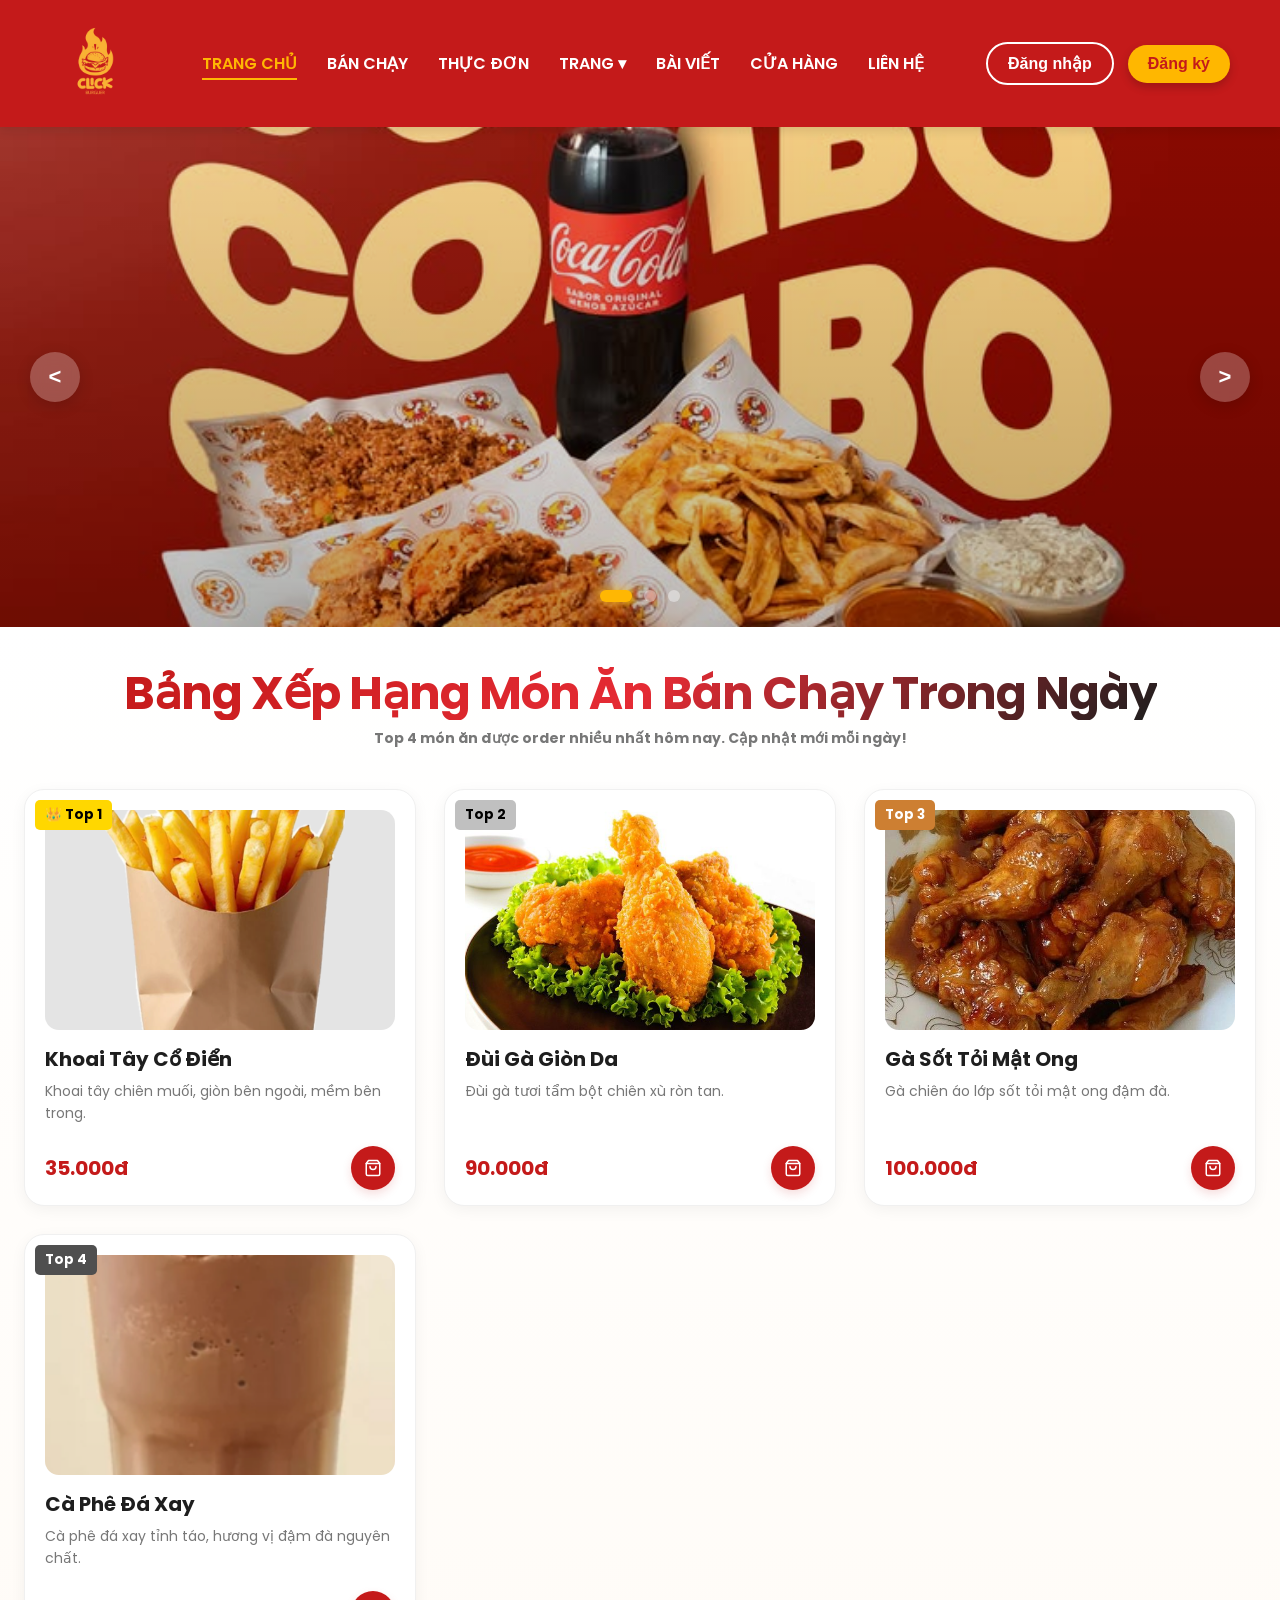
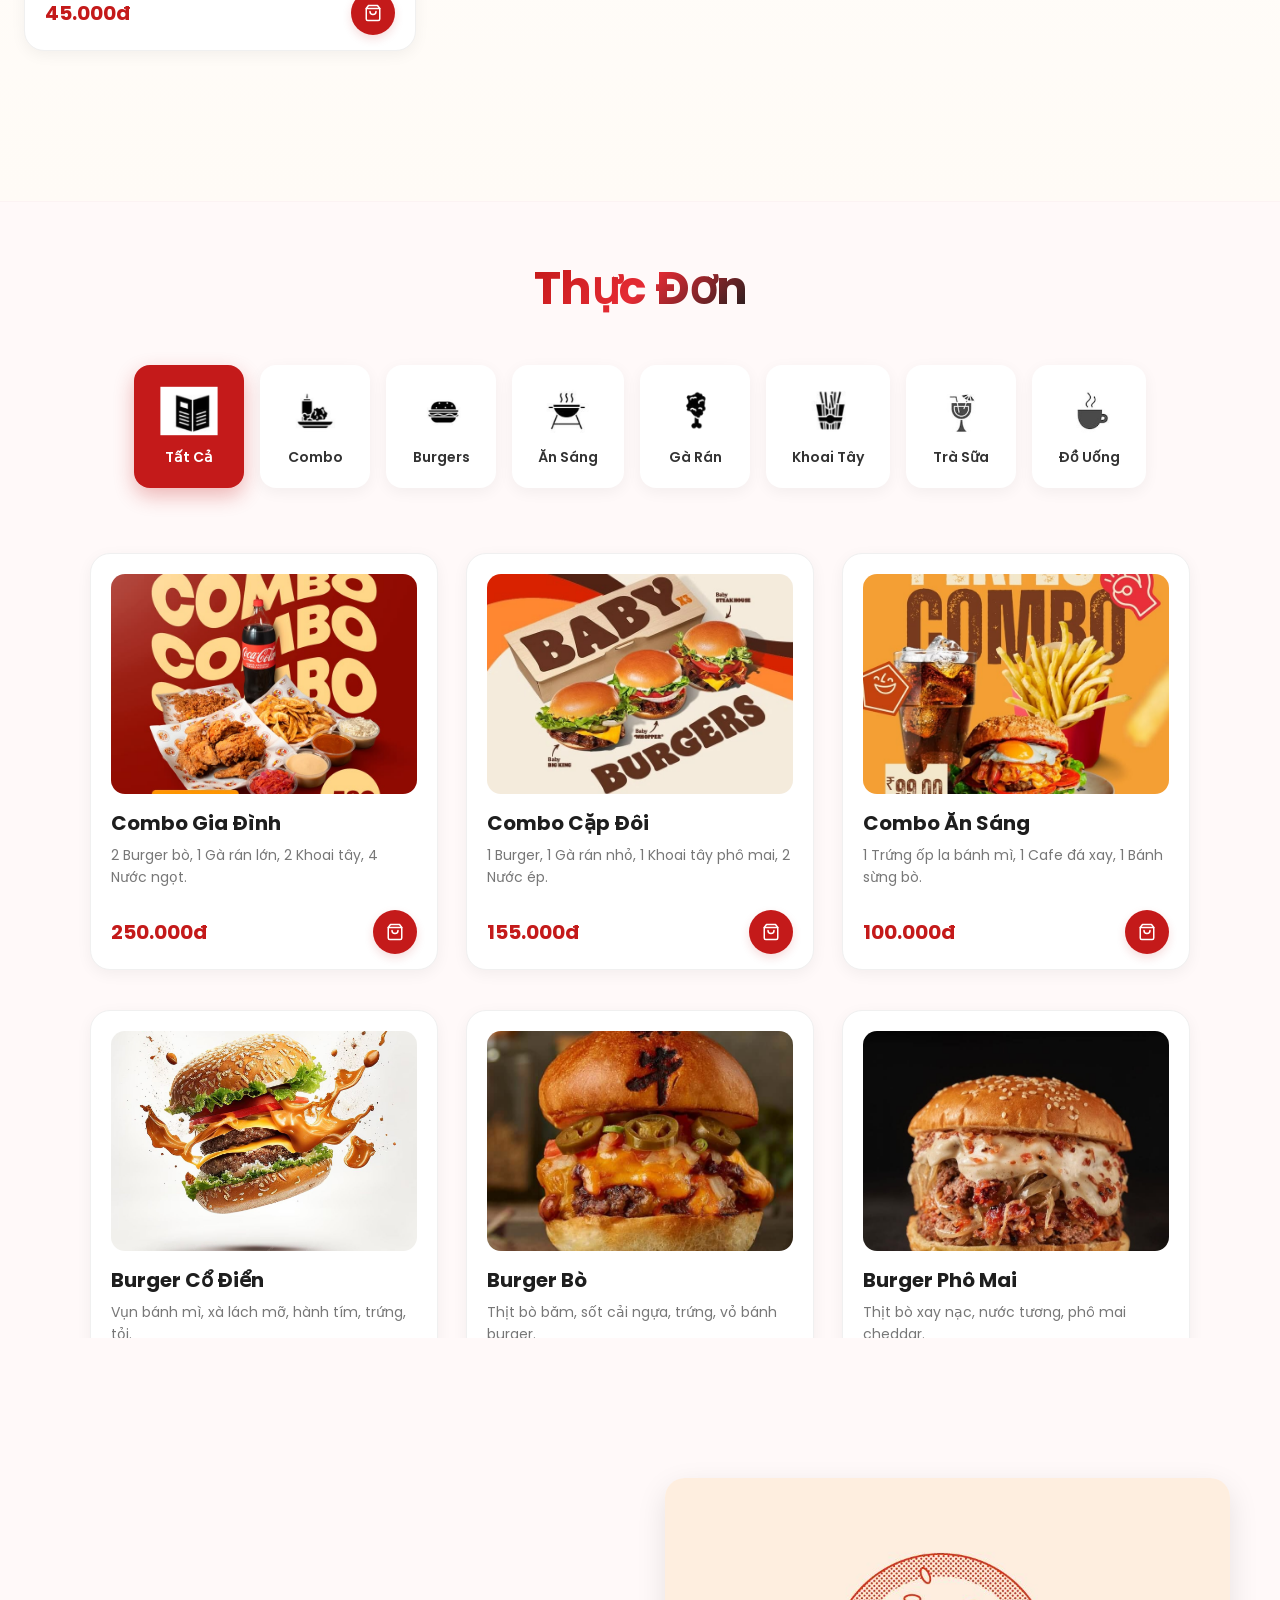
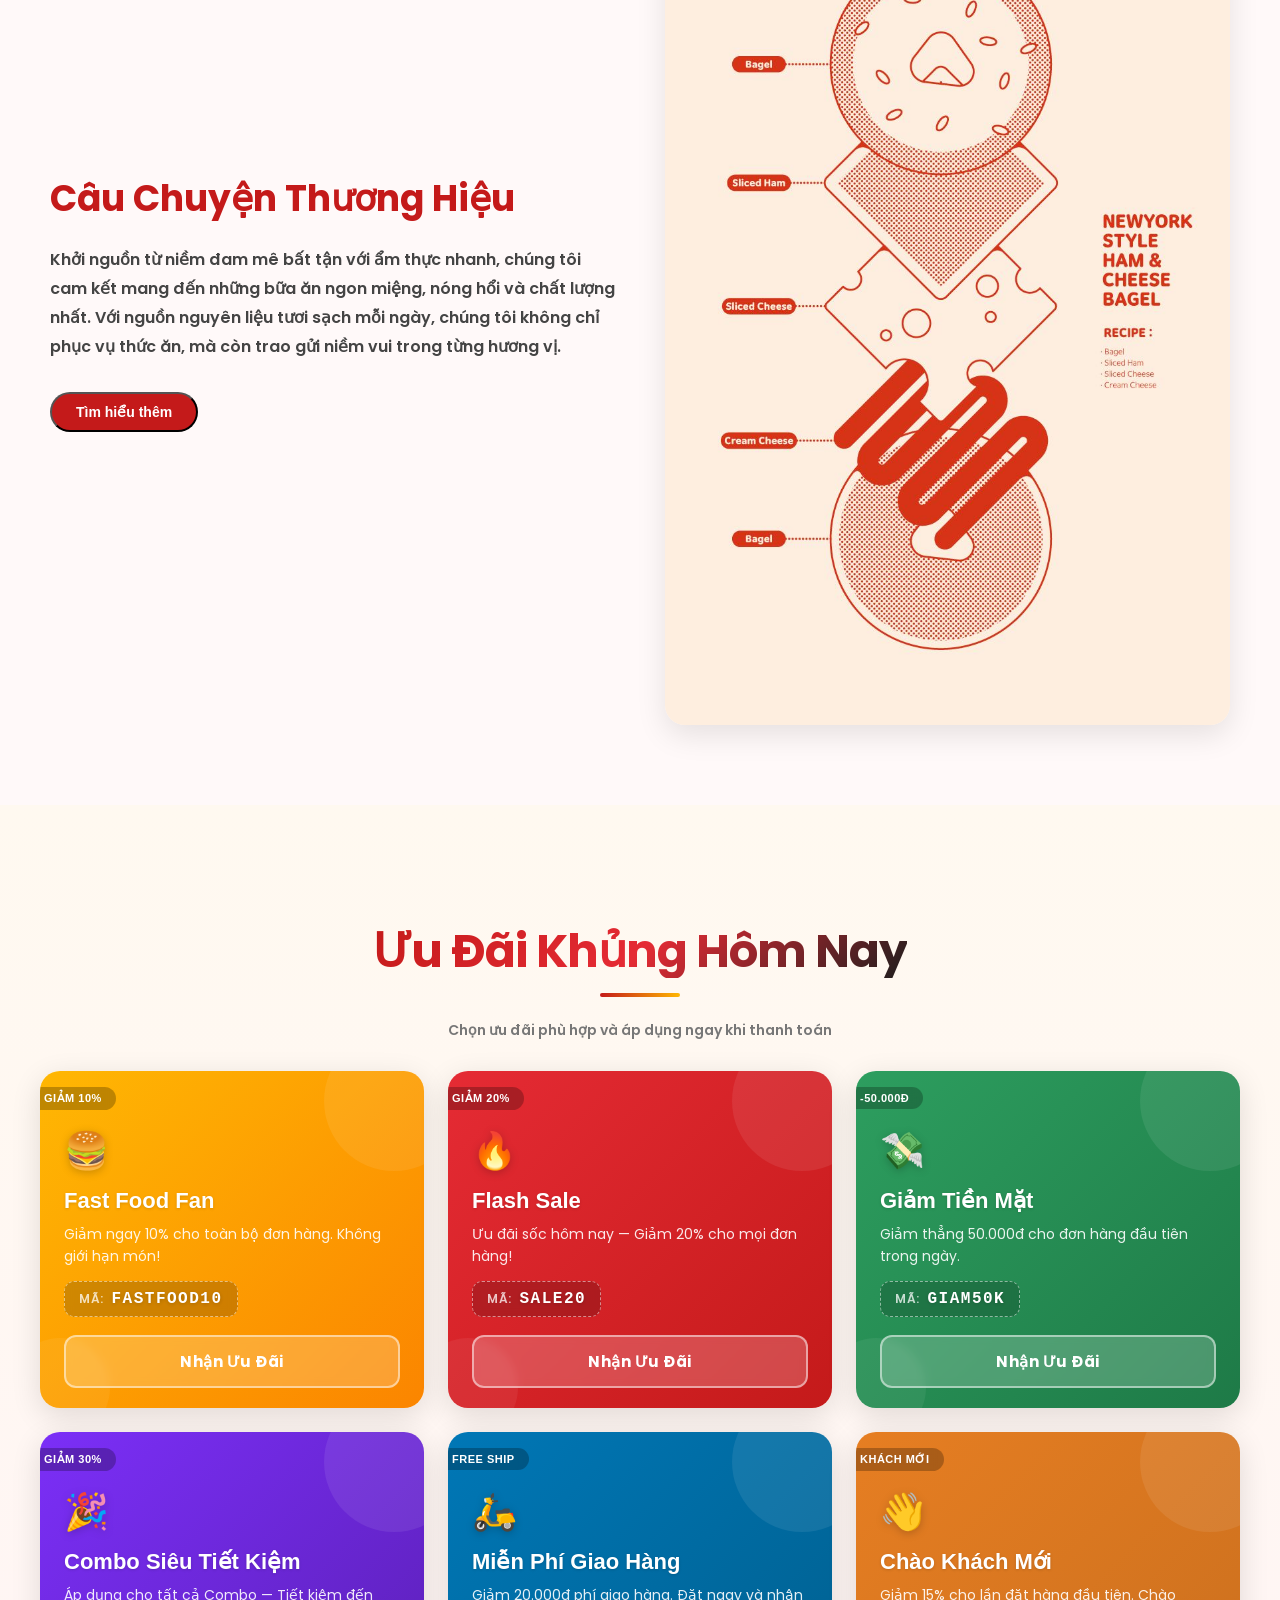
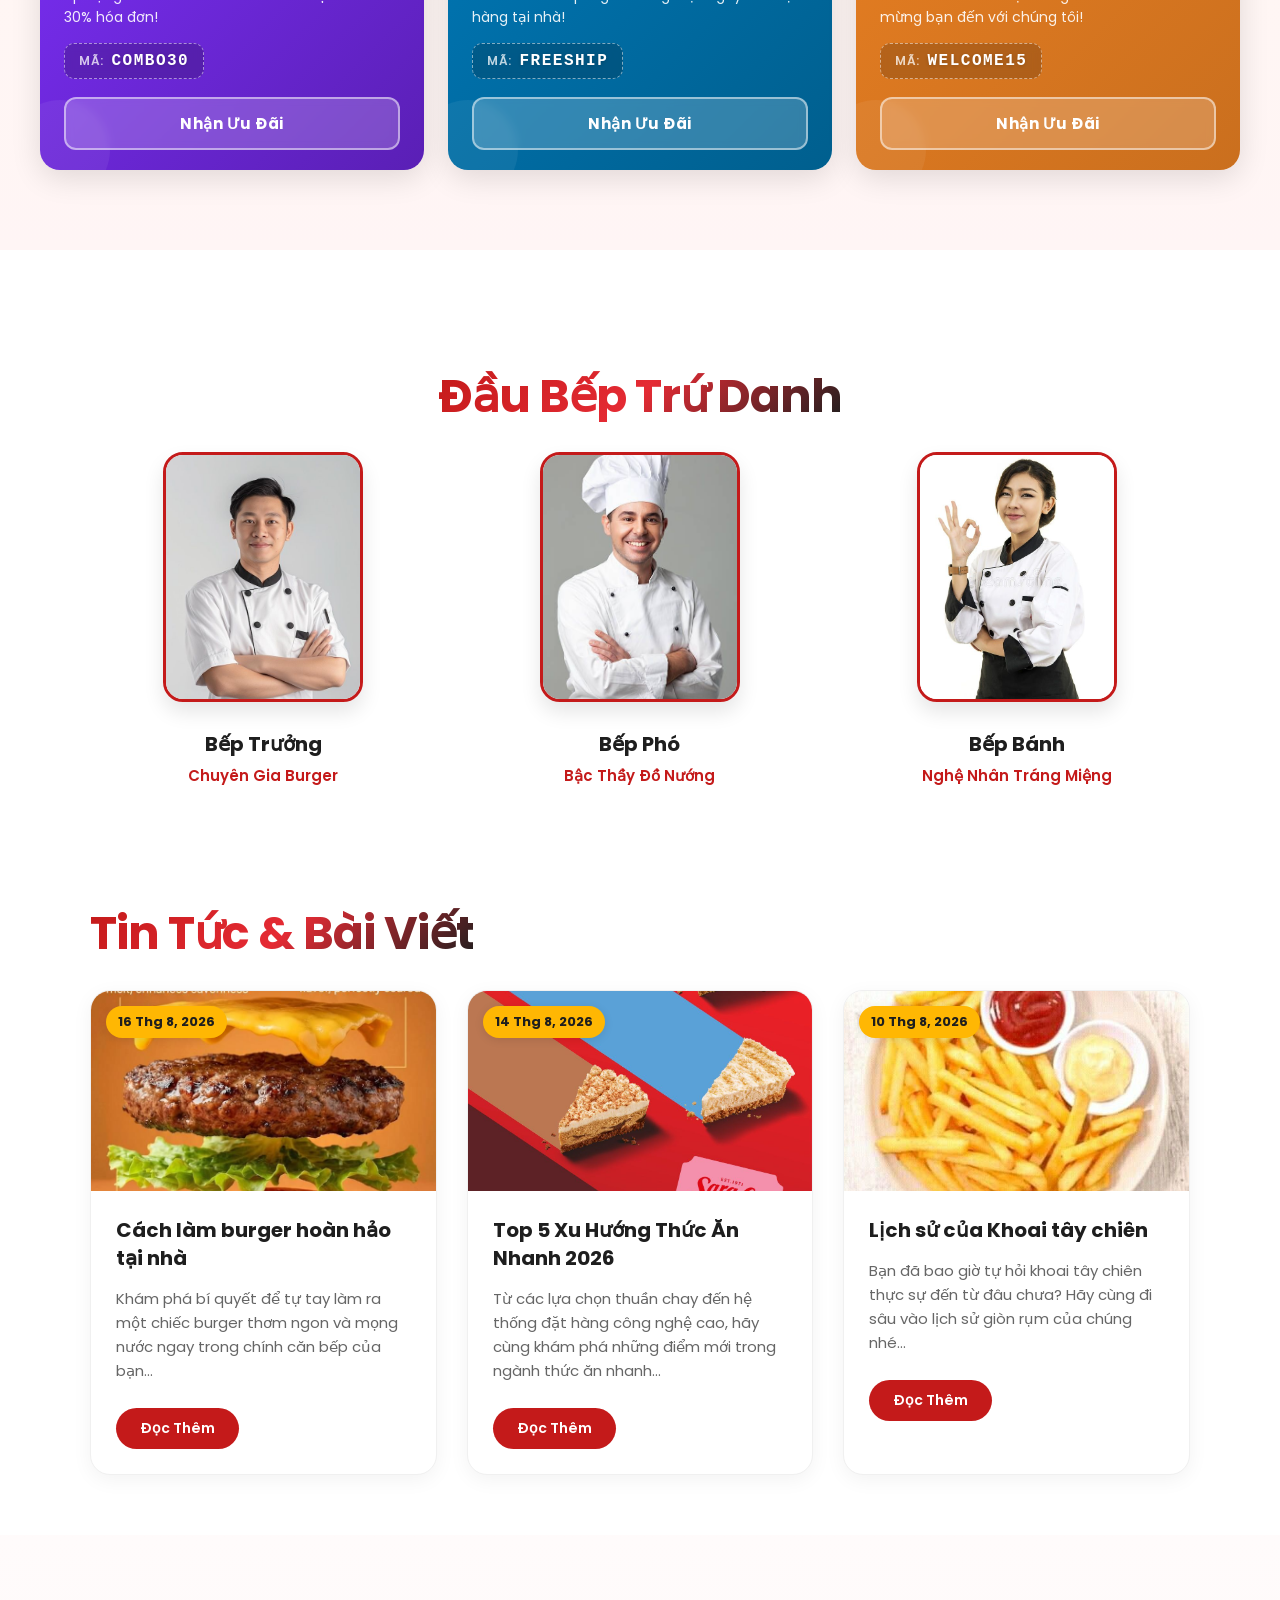
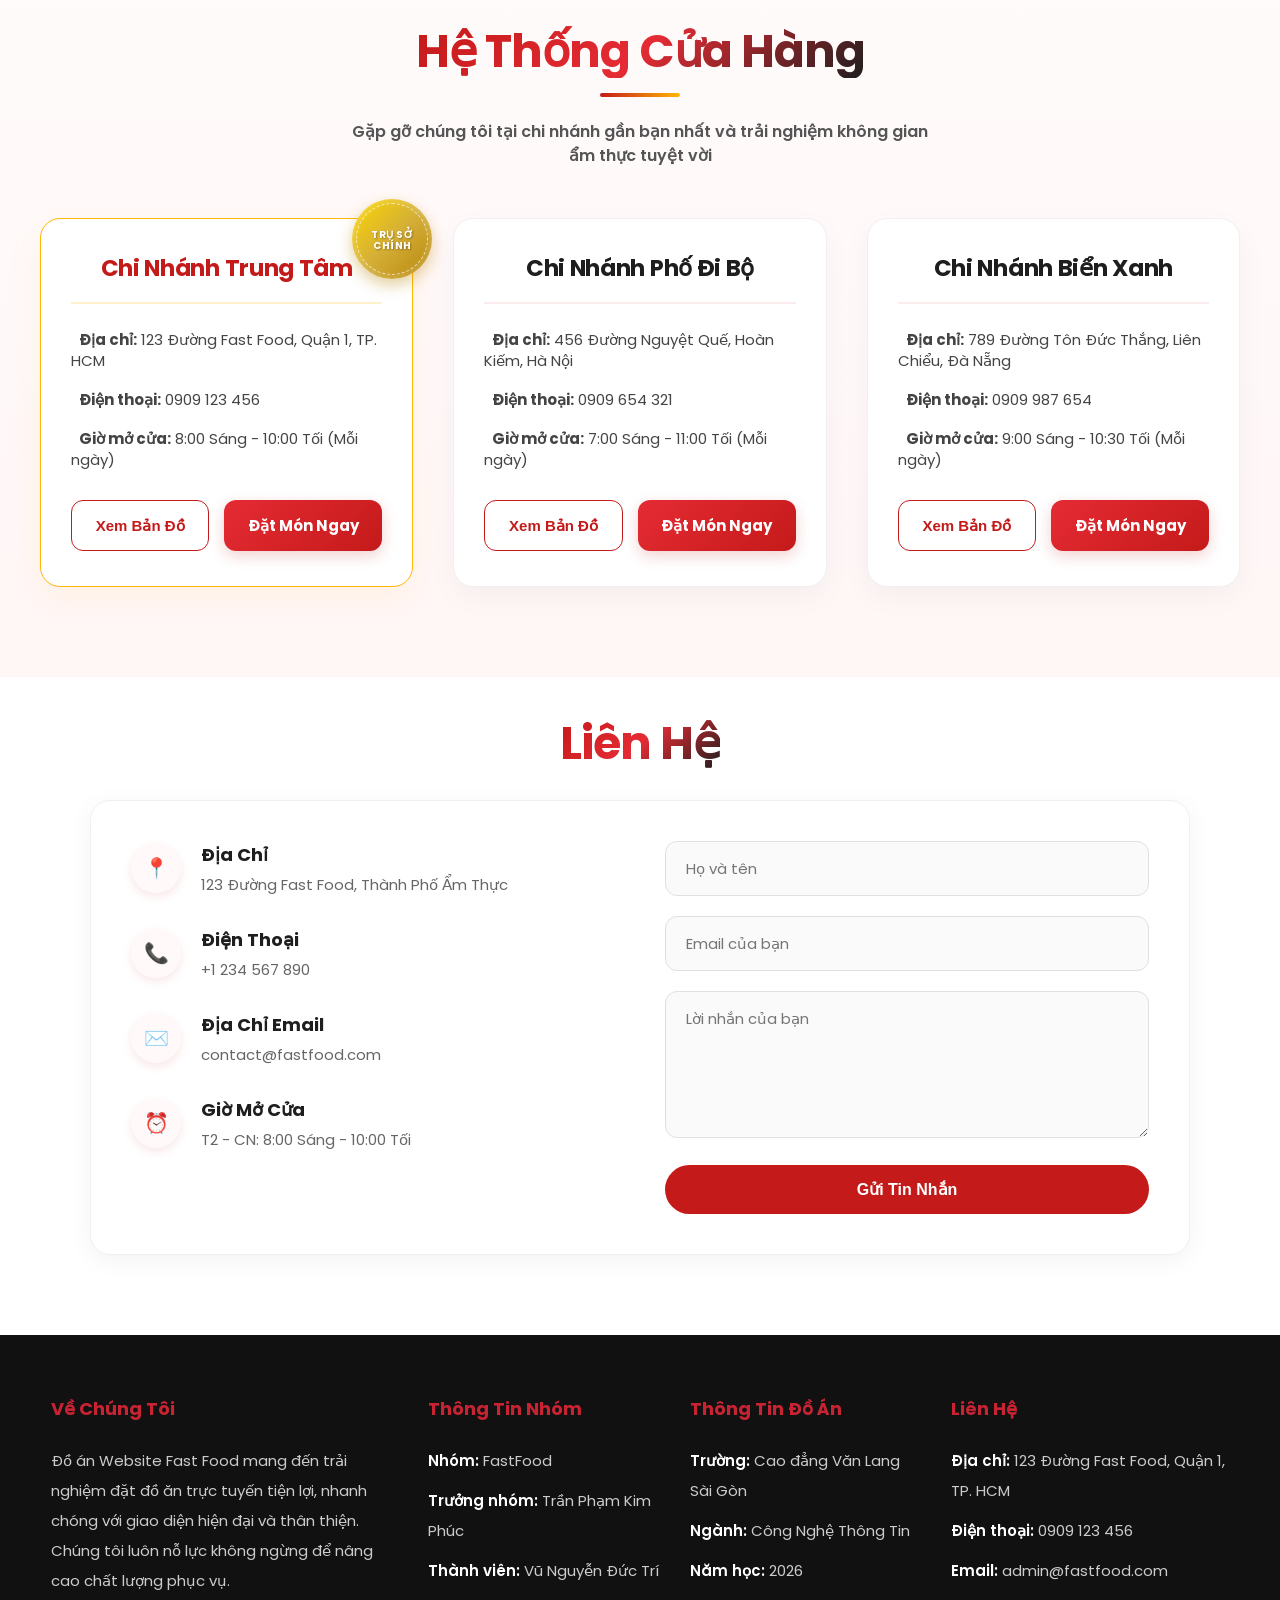
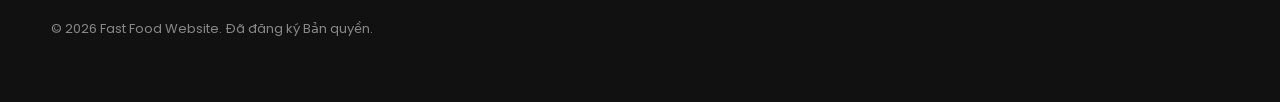
==== commit b3e02c76: "Cap nhat giao dien va bo sung cac chuc nang" ====
--- a/index.html
+++ b/index.html
@@ -312,7 +312,8 @@
                 </div>
                 <!-- Ăn Sáng 2 -->
                 <div class="card">
-                    <img src="./img/banh mi xuc xich.png" alt="Bánh Cuộn" class="burger-img">
+                    <img src="./img/BanhCuonXucXich.png" alt="Bánh Cuộn Xúc Xích" class="burger-img"
+                        style="object-fit: cover;">
                     <span class="price">50.000đ</span>
                     <div class="card-content">
                         <h3>Bánh Cuộn Xúc Xích</h3>
@@ -625,7 +626,7 @@
                 <p>Khởi nguồn từ niềm đam mê bất tận với ẩm thực nhanh, chúng tôi cam kết mang đến những bữa ăn ngon
                     miệng, nóng hổi và chất lượng nhất. Với nguồn nguyên liệu tươi sạch mỗi ngày, chúng tôi không chỉ
                     phục vụ thức ăn, mà còn trao gửi niềm vui trong từng hương vị.</p>
-                <button class="read-more-btn">Tìm hiểu thêm</button>
+                <button id="btn-brand-story" class="read-more-btn">Tìm hiểu thêm</button>
             </div>
             <div class="about-image">
                 <img src="./img/story banner.jpg" alt="Về Chúng Tôi">
@@ -764,7 +765,6 @@
     <section id="blog" class="blog-section">
         <div class="section-header">
             <h2>Tin Tức & Bài Viết</h2>
-            <a href="#" class="view-all">Xem Tất Cả <span>&rarr;</span></a>
         </div>
         <div class="blog-grid">
             <!-- Bài viết 1 -->
@@ -822,19 +822,24 @@
             <div class="branch-grid">
                 <!-- Chi nhánh 1 -->
                 <div class="branch-card premium-card">
-                    <div class="branch-badge">Trụ Sở Chính</div>
+                    <div class="gold-seal-badge">
+                        <i class="fas fa-city"></i>
+                        <span>TRỤ SỞ<br>CHÍNH</span>
+                    </div>
                     <div class="branch-card-header">
                         <h3>Chi Nhánh Trung Tâm</h3>
                     </div>
                     <div class="branch-info">
                         <div class="info-line">
-                            <p><strong>Địa chỉ:</strong> 123 Đường Fast Food, Quận 1, TP. HCM</p>
+                            <p><i class="fas fa-map-marker-alt info-icon"></i> <strong>Địa chỉ:</strong> 123 Đường Fast
+                                Food, Quận 1, TP. HCM</p>
                         </div>
                         <div class="info-line">
-                            <p><strong>Điện thoại:</strong> 0909 123 456</p>
+                            <p><i class="fas fa-phone-alt info-icon"></i> <strong>Điện thoại:</strong> 0909 123 456</p>
                         </div>
                         <div class="info-line">
-                            <p><strong>Giờ mở cửa:</strong> 8:00 Sáng - 10:00 Tối (Mỗi ngày)</p>
+                            <p><i class="fas fa-clock info-icon"></i> <strong>Giờ mở cửa:</strong> 8:00 Sáng - 10:00 Tối
+                                (Mỗi ngày)</p>
                         </div>
                     </div>
                     <div class="branch-actions">
@@ -850,13 +855,15 @@
                     </div>
                     <div class="branch-info">
                         <div class="info-line">
-                            <p><strong>Địa chỉ:</strong> 456 Đường Nguyệt Quế, Hoàn Kiếm, Hà Nội</p>
+                            <p><i class="fas fa-map-marker-alt info-icon"></i> <strong>Địa chỉ:</strong> 456 Đường
+                                Nguyệt Quế, Hoàn Kiếm, Hà Nội</p>
                         </div>
                         <div class="info-line">
-                            <p><strong>Điện thoại:</strong> 0909 654 321</p>
+                            <p><i class="fas fa-phone-alt info-icon"></i> <strong>Điện thoại:</strong> 0909 654 321</p>
                         </div>
                         <div class="info-line">
-                            <p><strong>Giờ mở cửa:</strong> 7:00 Sáng - 11:00 Tối (Mỗi ngày)</p>
+                            <p><i class="fas fa-clock info-icon"></i> <strong>Giờ mở cửa:</strong> 7:00 Sáng - 11:00 Tối
+                                (Mỗi ngày)</p>
                         </div>
                     </div>
                     <div class="branch-actions">
@@ -872,13 +879,15 @@
                     </div>
                     <div class="branch-info">
                         <div class="info-line">
-                            <p><strong>Địa chỉ:</strong> 789 Đường Tôn Đức Thắng, Liên Chiểu, Đà Nẵng</p>
+                            <p><i class="fas fa-map-marker-alt info-icon"></i> <strong>Địa chỉ:</strong> 789 Đường Tôn
+                                Đức Thắng, Liên Chiểu, Đà Nẵng</p>
                         </div>
                         <div class="info-line">
-                            <p><strong>Điện thoại:</strong> 0909 987 654</p>
+                            <p><i class="fas fa-phone-alt info-icon"></i> <strong>Điện thoại:</strong> 0909 987 654</p>
                         </div>
                         <div class="info-line">
-                            <p><strong>Giờ mở cửa:</strong> 9:00 Sáng - 10:30 Tối (Mỗi ngày)</p>
+                            <p><i class="fas fa-clock info-icon"></i> <strong>Giờ mở cửa:</strong> 9:00 Sáng - 10:30 Tối
+                                (Mỗi ngày)</p>
                         </div>
                     </div>
                     <div class="branch-actions">
@@ -954,10 +963,38 @@
         </div>
     </section>
 
-    <!-- [UPDATE: 2026-08-16] - Dịch sang tiếng Việt Chân Trang (Footer) -->
+    <!-- [UPDATE: 2026-08-25] - Dịch sang tiếng Việt Chân Trang (Footer) -->
     <footer class="footer">
-        <div class="footer-content">
-            <p> 2026 Fast Food Website. Đã đăng ký Bản quyền.</p>
+        <div class="footer-top">
+            <div class="footer-col">
+                <h4>Về Chúng Tôi</h4>
+                <p>Đồ án Website Fast Food mang đến trải nghiệm đặt đồ ăn trực tuyến tiện lợi, nhanh chóng với giao diện hiện đại và thân thiện. Chúng tôi luôn nỗ lực không ngừng để nâng cao chất lượng phục vụ.</p>
+                <p style="margin-top: 20px; font-size: 13px; color: #888;">&copy; 2026 Fast Food Website. Đã đăng ký Bản quyền.</p>
+            </div>
+            <div class="footer-col">
+                <h4>Thông Tin Nhóm</h4>
+                <ul>
+                    <li><strong>Nhóm:</strong> FastFood</li>
+                    <li><strong>Trưởng nhóm:</strong> Trần Phạm Kim Phúc</li>
+                    <li><strong>Thành viên:</strong> Vũ Nguyễn Đức Trí</li>
+                </ul>
+            </div>
+            <div class="footer-col">
+                <h4>Thông Tin Đồ Án</h4>
+                <ul>
+                    <li><strong>Trường:</strong> Cao đẳng Văn Lang Sài Gòn</li>
+                    <li><strong>Ngành:</strong> Công Nghệ Thông Tin</li>
+                    <li><strong>Năm học:</strong> 2026</li>
+                </ul>
+            </div>
+            <div class="footer-col">
+                <h4>Liên Hệ</h4>
+                <ul>
+                    <li><strong>Địa chỉ:</strong> 123 Đường Fast Food, Quận 1, TP. HCM</li>
+                    <li><strong>Điện thoại:</strong> 0909 123 456</li>
+                    <li><strong>Email:</strong> admin@fastfood.com</li>
+                </ul>
+            </div>
         </div>
     </footer>
     <!-- MODAL ĐĂNG NHẬP -->
@@ -1052,6 +1089,36 @@
         </div>
     </div>
 
+    <!-- MODAL CHI TIẾT BÀI VIẾT (BLOG) -->
+    <div id="article-modal" class="modal-overlay">
+        <div class="modal-content" style="max-width: 700px; width: 95%; padding: 25px; text-align: left;">
+            <span class="close-btn" onclick="closeArticleModal()">&times;</span>
+            <h2 id="article-modal-title"
+                style="margin-bottom: 15px; font-size: 1.5rem; color: #c41a1a; text-align: center;">Tiêu đề bài viết
+            </h2>
+            <img id="article-modal-img" src="" alt="Ảnh Bài Viết"
+                style="width: 100%; max-height: 400px; object-fit: cover; border-radius: 10px; margin-bottom: 20px;">
+            <div id="article-modal-content" style="font-size: 1rem; color: #444; line-height: 1.8;">
+                <!-- Nội dung chi tiết render bằng JS -->
+            </div>
+        </div>
+    </div>
+
+    <!-- MODAL CÂU CHUYỆN THƯƠNG HIỆU -->
+    <div id="brand-story-modal" class="modal-overlay">
+        <div class="modal-content" style="max-width: 700px; width: 95%; padding: 25px; text-align: left;">
+            <span class="close-btn" onclick="closeBrandStoryModal()">&times;</span>
+            <img src="./img/hamberger phô mai.jpg" alt="Hành Trình Vị Giác" class="brand-hero-img">
+            <div class="brand-story-text">
+                <h3>Hành Trình Vị Giác - Nơi Đam Mê Hội Tụ</h3>
+                <p>Bắt đầu từ một niềm đam mê mãnh liệt với ẩm thực, chúng tôi nhận ra một chân lý đơn giản: "Thức ăn nhanh không đồng nghĩa với việc đánh mất đi linh hồn của món ăn". Mỗi chiếc burger được tạo ra không chỉ để khỏa lấp cơn đói vội vã, mà phải là một trải nghiệm bùng nổ hương vị, đánh thức mọi giác quan ngay từ lần nếm thử đầu tiên.</p>
+                <p>Đó là lý do thương hiệu của chúng tôi kiên định theo đuổi triết lý <strong>"Tươi ngon mỗi ngày"</strong>. Từng lớp vỏ bánh mì brioche được nướng bơ xém vàng thơm lừng, lớp phô mai cheddar béo ngậy ấp ủ lấy miếng thịt bò 100% nguyên chất mọng nước. Kết hợp cùng xà lách giòn rụm từ nông trại địa phương và nước sốt độc quyền được pha chế từ công thức bí truyền, tất cả hòa quyện tạo nên một bản giao hưởng hoàn hảo trên đầu lưỡi.</p>
+                <p>Trải qua nhiều năm không ngừng hoàn thiện, chúng tôi tự hào mang đến không chỉ là những bữa ăn chất lượng, mà còn là một không gian kết nối tuyệt vời. Nơi những nụ cười được sẻ chia, nơi những mệt mỏi tan biến sau một ngày dài làm việc.</p>
+                <p>Cảm ơn bạn đã lựa chọn dừng chân và trở thành một phần trong câu chuyện của chúng tôi. Hãy chuẩn bị sẵn sàng, vì chiếc burger trên tay bạn được làm ra để mang lại niềm vui sảng khoái nhất!</p>
+            </div>
+        </div>
+    </div>
+
     <div id="toast-container"></div>
     <script src="main.js"></script>
 </body>
--- a/style.css
+++ b/style.css
@@ -14,6 +14,11 @@
     font-family: 'Poppins', sans-serif;
     /* Hoặc font tùy chọn của bạn */
     background-color: #ffffff;
+}
+
+h2, .badge, .promo-badge, button {
+    -webkit-user-select: none;
+    user-select: none;
 }
 
 /* [UPDATE: 2026-08-16] - Thêm thuộc tính sticky, hiệu ứng bóng đổ cho thanh Navbar */
@@ -406,7 +411,8 @@
 .section-header h2 {
     font-size: 46px;
     color: #1e1e1e;
-    font-weight: 800;
+    font-family: 'Poppins', sans-serif;
+    font-weight: 700;
     letter-spacing: -1px;
     line-height: 1.15;
     background: linear-gradient(135deg, #c41a1a 0%, #e52b34 50%, #1e1e1e 100%);
@@ -549,10 +555,16 @@
     font-size: 14px;
     color: #777777;
     margin-top: 8px;
-    font-weight: 500;
+    font-weight: 600;
     text-align: center;
     max-width: 600px;
     line-height: 1.5;
+}
+
+/* [UPDATE: 2026-08-25] - In đậm toàn bộ phần chữ ở khu vực tiêu đề Bảng Xếp Hạng */
+#bestsellers .section-header h2,
+#bestsellers .section-subtitle {
+    font-weight: 700;
 }
 
 /* [UPDATE: 18.08.2026] - Thiết kế lại thẻ món ăn (.card) sử dụng flexbox và định vị relative/absolute cơ bản, dễ hiểu cho sinh viên */
@@ -910,18 +922,66 @@
     box-shadow: 0 6px 15px rgba(255, 183, 3, 0.4);
 }
 
-/* [UPDATE: 2026-08-16] - CSS cho Chân trang (Footer) */
+/* [UPDATE: 2026-08-25] - CSS cho Chân trang (Footer) */
 .footer {
-    background-color: #1e1e1e;
-    padding: 25px 0;
-    text-align: center;
-}
-
-.footer-content p {
+    background-color: #111111;
+    color: #ddd;
+    font-family: 'Poppins', sans-serif;
+}
+
+.footer-top {
+    display: grid;
+    grid-template-columns: 1.5fr 1fr 1fr 1.2fr;
+    gap: 30px;
+    width: 100%;
+    max-width: 100%;
+    box-sizing: border-box;
+    margin: 0 auto;
+    padding: 60px 4% 60px;
+    text-align: left;
+}
+
+.footer-col h4 {
+    color: #c82333;
+    font-size: 18px;
+    margin-bottom: 24px;
+    font-weight: 700;
+}
+
+.footer-col p {
+    line-height: 2;
+    font-size: 15px;
+    color: #cccccc;
+}
+
+.footer-col ul {
+    list-style: none;
+    padding: 0;
+    margin: 0;
+}
+
+.footer-col ul li {
+    margin-bottom: 10px;
+    font-size: 15px;
+    line-height: 2;
+    color: #cccccc;
+}
+
+.footer-col ul li strong {
     color: #ffffff;
-    font-size: 14px;
-    margin: 0;
-    letter-spacing: 0.5px;
+    font-weight: 600;
+}
+
+@media (max-width: 992px) {
+    .footer-top {
+        grid-template-columns: repeat(2, 1fr);
+    }
+}
+
+@media (max-width: 768px) {
+    .footer-top {
+        grid-template-columns: 1fr;
+    }
 }
 
 /* [UPDATE: 2026-08-16] - CSS cho Dropdown Menu mục TRANG */
@@ -1000,6 +1060,8 @@
 
 .about-content h2 {
     font-size: 36px;
+    font-family: 'Poppins', sans-serif;
+    font-weight: 700;
     color: #c41a1a;
     margin-bottom: 20px;
 }
@@ -1009,6 +1071,7 @@
     color: #444;
     line-height: 1.8;
     margin-bottom: 30px;
+    font-weight: 600;
 }
 
 .about-image {
@@ -1190,23 +1253,60 @@
 .branch-card.premium-card {
     border-color: #ffb703;
     box-shadow: 0 12px 35px rgba(255, 183, 3, 0.08);
-}
-
-/* Badge góc phải cho card đặc biệt */
-.branch-badge {
+    overflow: visible; /* Cho phép huy hiệu nổi ra ngoài */
+}
+
+/* Huy hiệu Gold Seal sang trọng */
+.gold-seal-badge {
     position: absolute;
-    top: 15px;
-    right: -30px;
-    background: #ffb703;
-    color: #1e1e1e;
-    font-size: 11px;
+    top: -20px;
+    right: -20px;
+    width: 80px;
+    height: 80px;
+    background: linear-gradient(135deg, #ffd700 0%, #d4af37 50%, #b8860b 100%);
+    border-radius: 50%;
+    color: #fff;
+    display: flex;
+    flex-direction: column;
+    align-items: center;
+    justify-content: center;
+    box-shadow: 0 6px 15px rgba(184, 134, 11, 0.4), inset 0 0 10px rgba(255, 255, 255, 0.3);
+    z-index: 10;
+    text-align: center;
+}
+
+.gold-seal-badge::before {
+    content: '';
+    position: absolute;
+    top: 4px;
+    left: 4px;
+    right: 4px;
+    bottom: 4px;
+    border: 1px dashed rgba(255, 255, 255, 0.7);
+    border-radius: 50%;
+    pointer-events: none;
+}
+
+.gold-seal-badge i {
+    font-size: 20px;
+    margin-bottom: 2px;
+    text-shadow: 1px 1px 2px rgba(0,0,0,0.3);
+}
+
+.gold-seal-badge span {
+    font-size: 10px;
     font-weight: 700;
-    padding: 6px 30px;
-    transform: rotate(45deg);
-    box-shadow: 0 2px 8px rgba(255, 183, 3, 0.3);
     text-transform: uppercase;
     letter-spacing: 0.5px;
-    z-index: 5;
+    text-shadow: 1px 1px 2px rgba(0,0,0,0.3);
+    line-height: 1.1;
+}
+
+.info-icon {
+    color: #d4af37;
+    margin-right: 8px;
+    width: 16px;
+    text-align: center;
 }
 
 .branch-card-header {
@@ -1445,6 +1545,8 @@
 }
 
 .modal-content h2 {
+    font-family: 'Poppins', sans-serif;
+    font-weight: 700;
     color: #c41a1a;
     margin-bottom: 25px;
 }
@@ -1452,15 +1554,27 @@
 .close-btn {
     position: absolute;
     top: 15px;
-    right: 20px;
-    font-size: 28px;
+    right: 15px;
+    width: 32px;
+    height: 32px;
+    border-radius: 50%;
+    background-color: #ffffff;
+    color: #c82333;
+    font-size: 20px;
     font-weight: bold;
-    color: #888;
+    line-height: 1;
+    display: flex;
+    align-items: center;
+    justify-content: center;
+    box-shadow: 0 2px 8px rgba(0,0,0,0.3);
     cursor: pointer;
+    transition: 0.3s;
+    z-index: 10;
 }
 
 .close-btn:hover {
-    color: #333;
+    background-color: #c82333;
+    color: #ffffff;
 }
 
 .modal-content input {
@@ -1617,6 +1731,8 @@
 
 .cart-header h2 {
     color: #c41a1a;
+    font-family: 'Poppins', sans-serif;
+    font-weight: 700;
     font-size: 1.5rem;
 }
 
@@ -1880,6 +1996,21 @@
     color: #c41a1a;
     border-top: 1px solid #eee;
     padding-top: 10px;
+}
+
+.order-sub-row {
+    font-size: 0.95rem;
+    font-weight: normal;
+    color: #555;
+    margin-bottom: 5px;
+}
+
+.order-sub-row.discount-text {
+    color: #28a745;
+}
+
+.order-total-row {
+    margin-top: 5px;
 }
 
 /* =========================================
@@ -2104,4 +2235,37 @@
     .promo-cards-grid {
         grid-template-columns: 1fr;
     }
+}
+
+/* ========================================= */
+/* BRAND STORY MODAL LOGIC                   */
+/* ========================================= */
+
+.brand-hero-img {
+    width: 100%;
+    height: 250px;
+    object-fit: cover;
+    border-radius: 8px;
+    margin-bottom: 20px;
+}
+
+.brand-story-text h3 {
+    color: #c41a1a;
+    font-weight: 700;
+    margin-bottom: 15px;
+}
+
+.brand-story-text p {
+    font-family: 'Poppins', sans-serif;
+    font-size: 15px;
+    line-height: 1.8;
+    color: #333333;
+    text-align: justify;
+    margin-bottom: 12px;
+}
+
+@media (max-width: 768px) {
+    .brand-story-text p {
+        text-align: left;
+    }
 }
